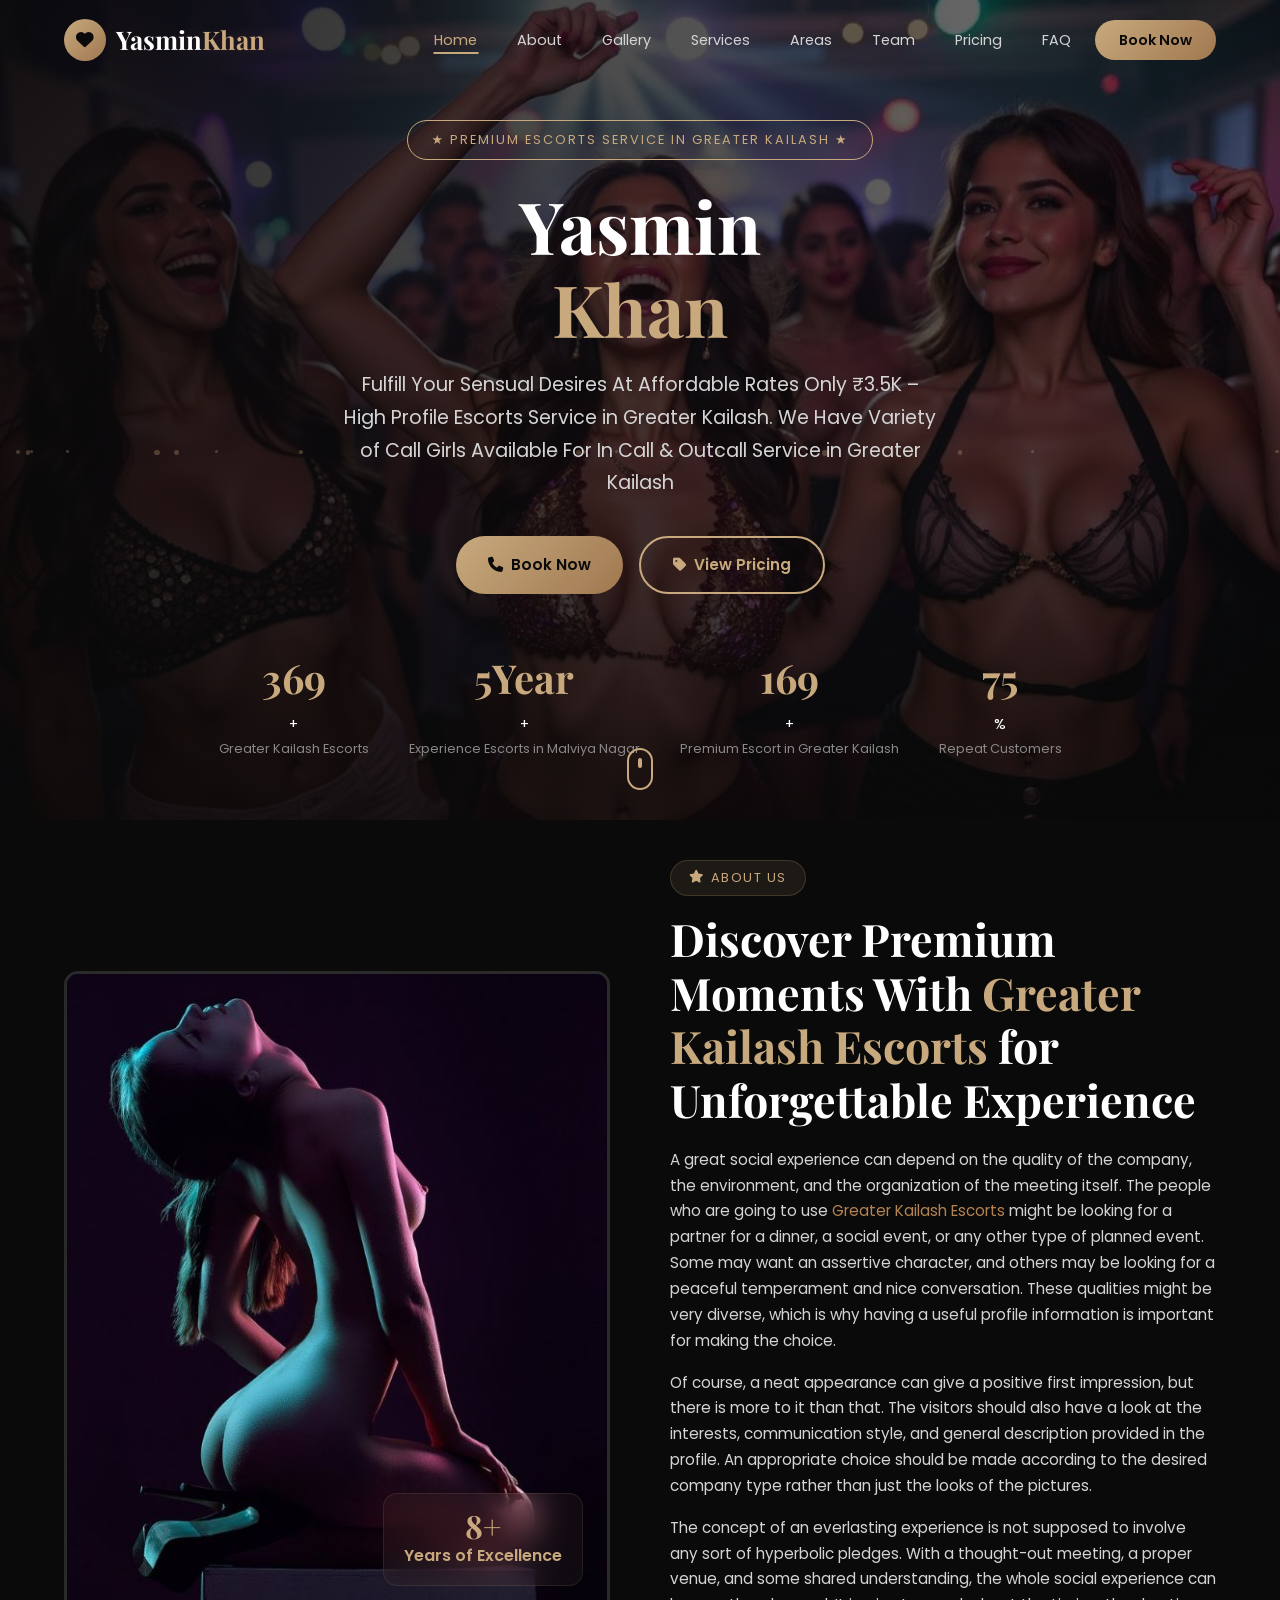
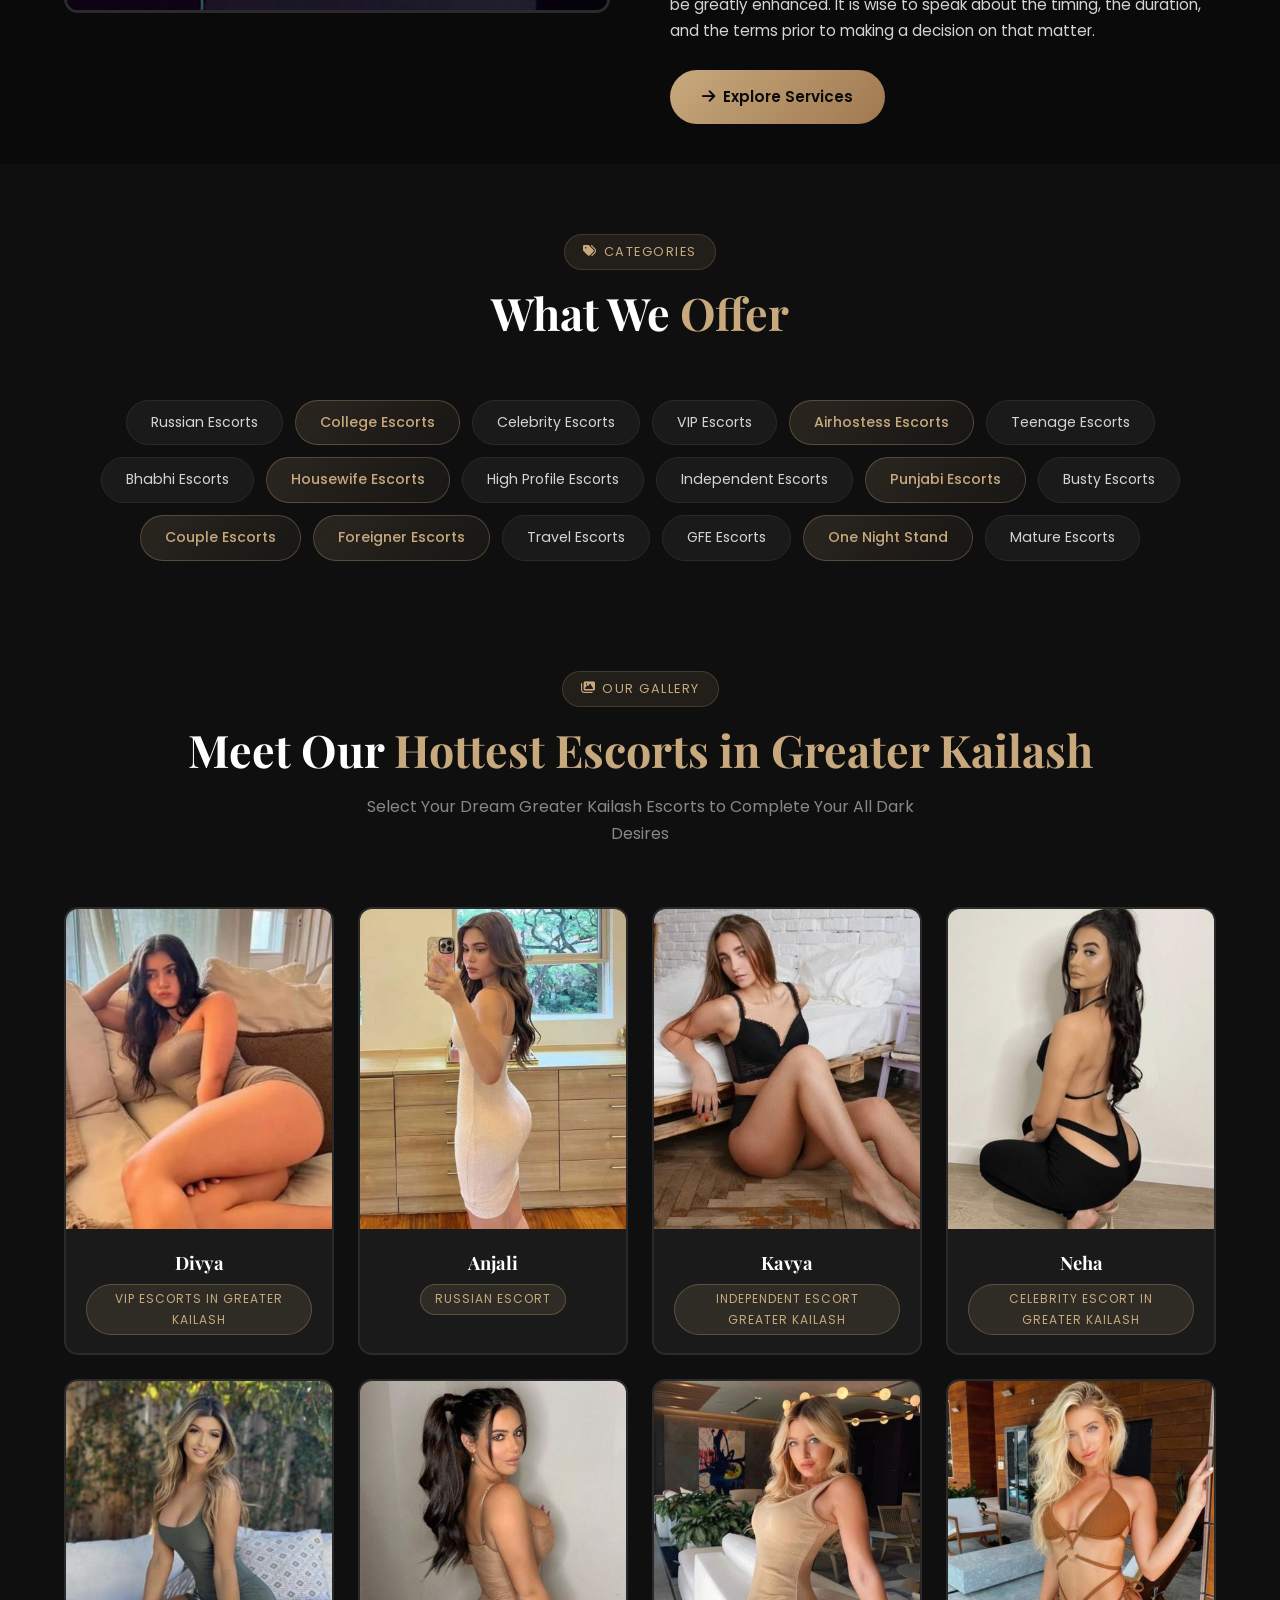
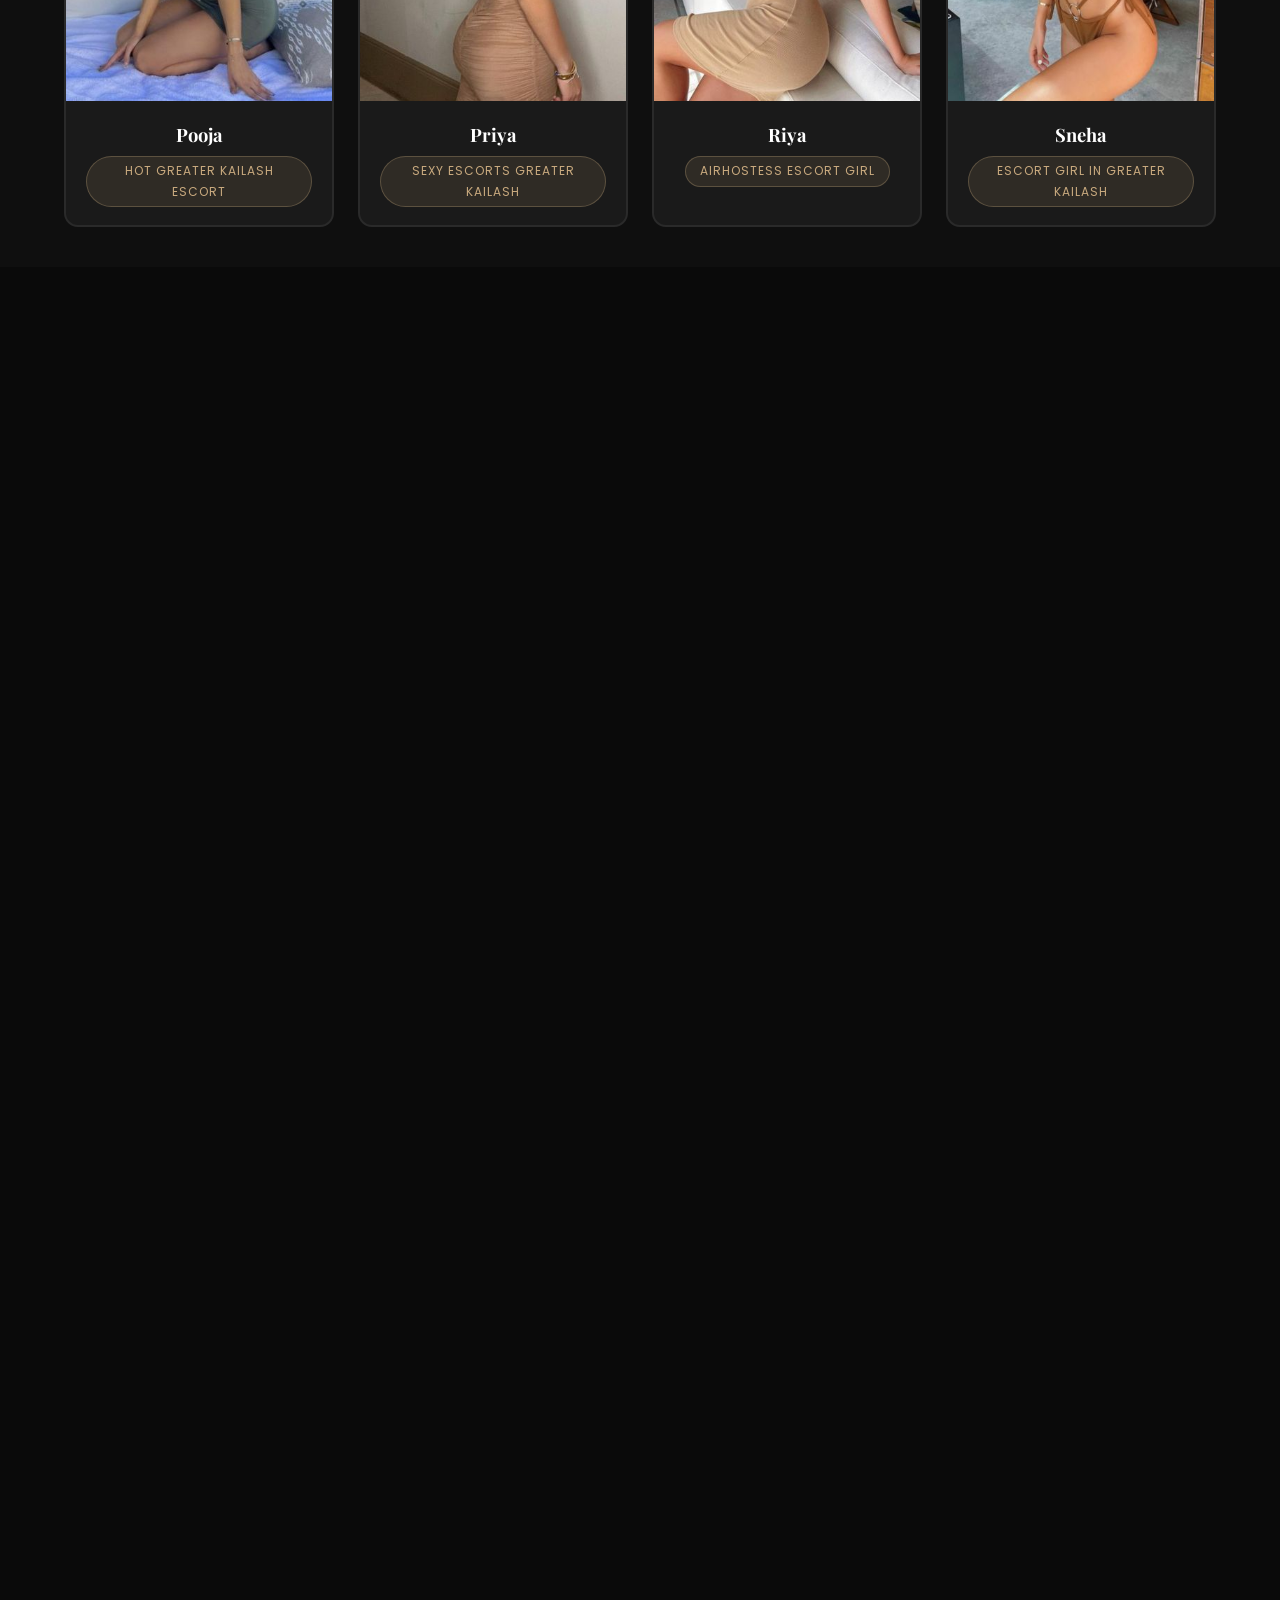
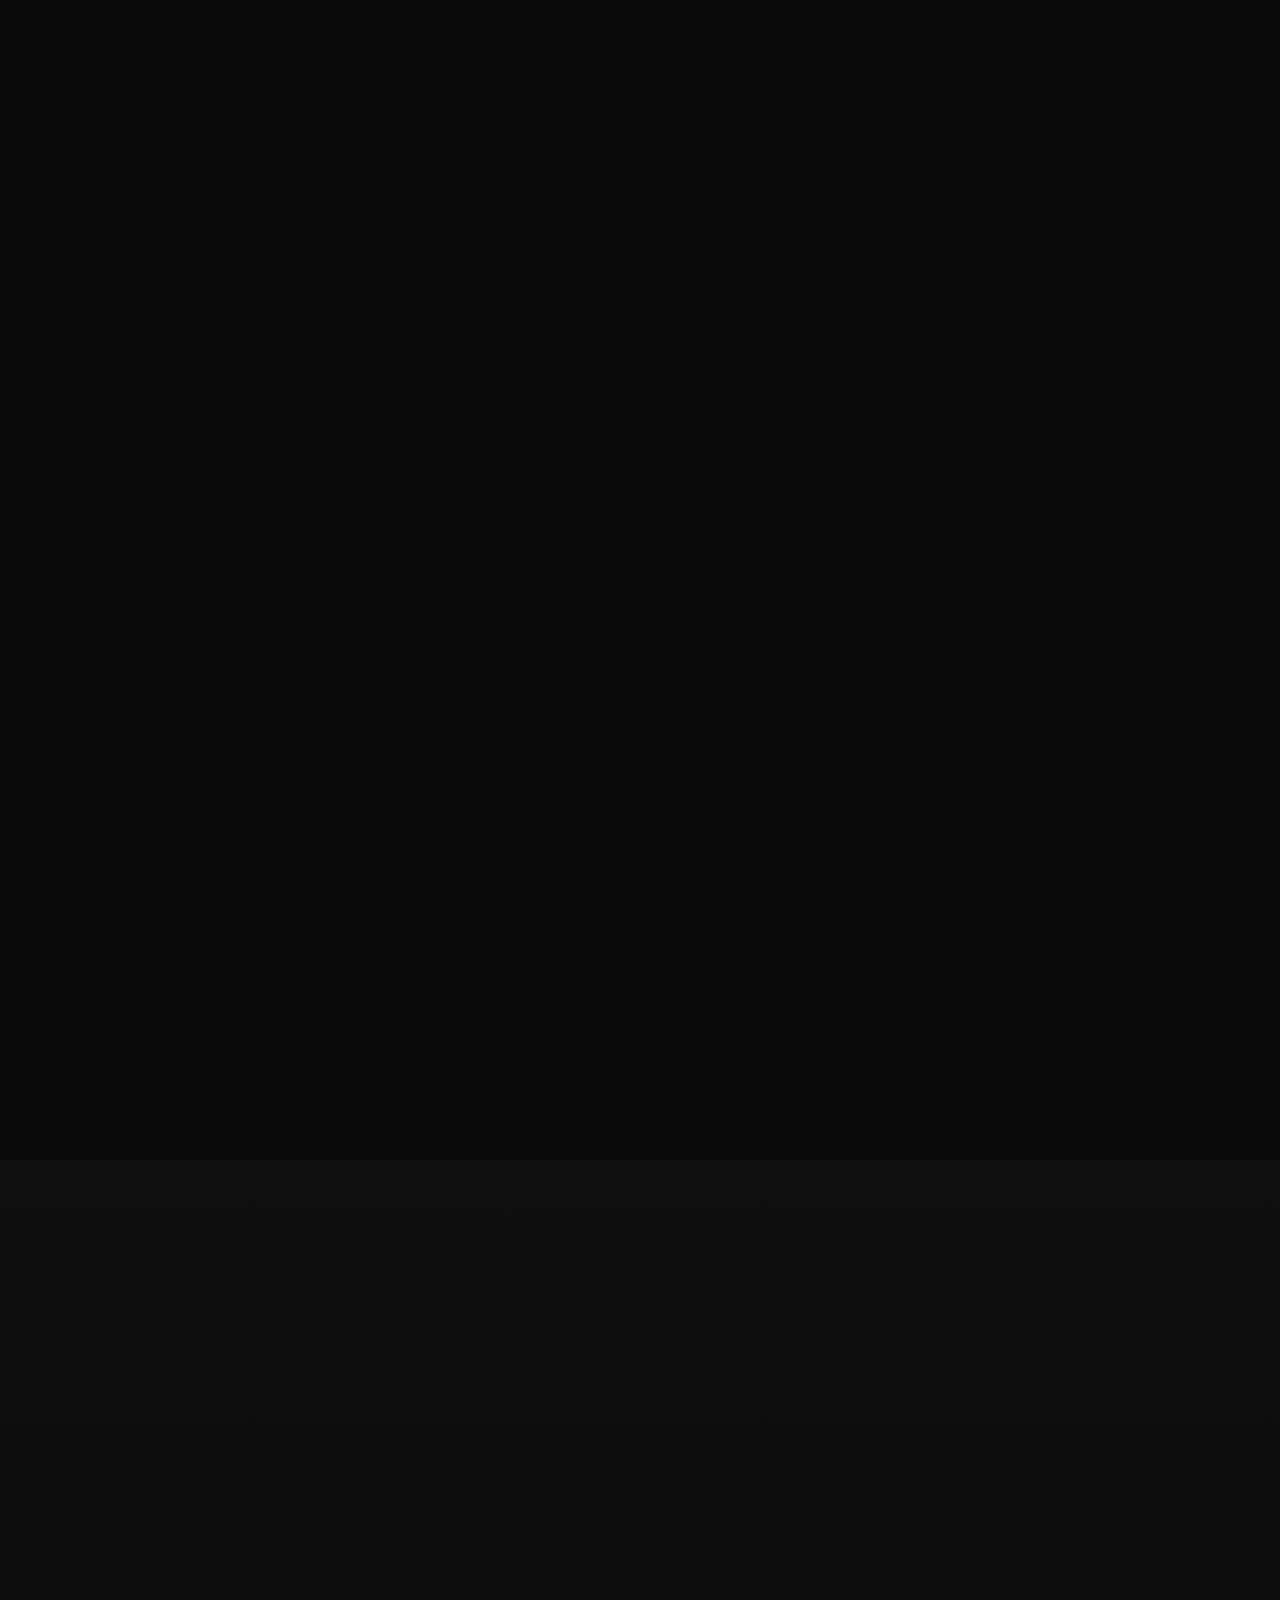
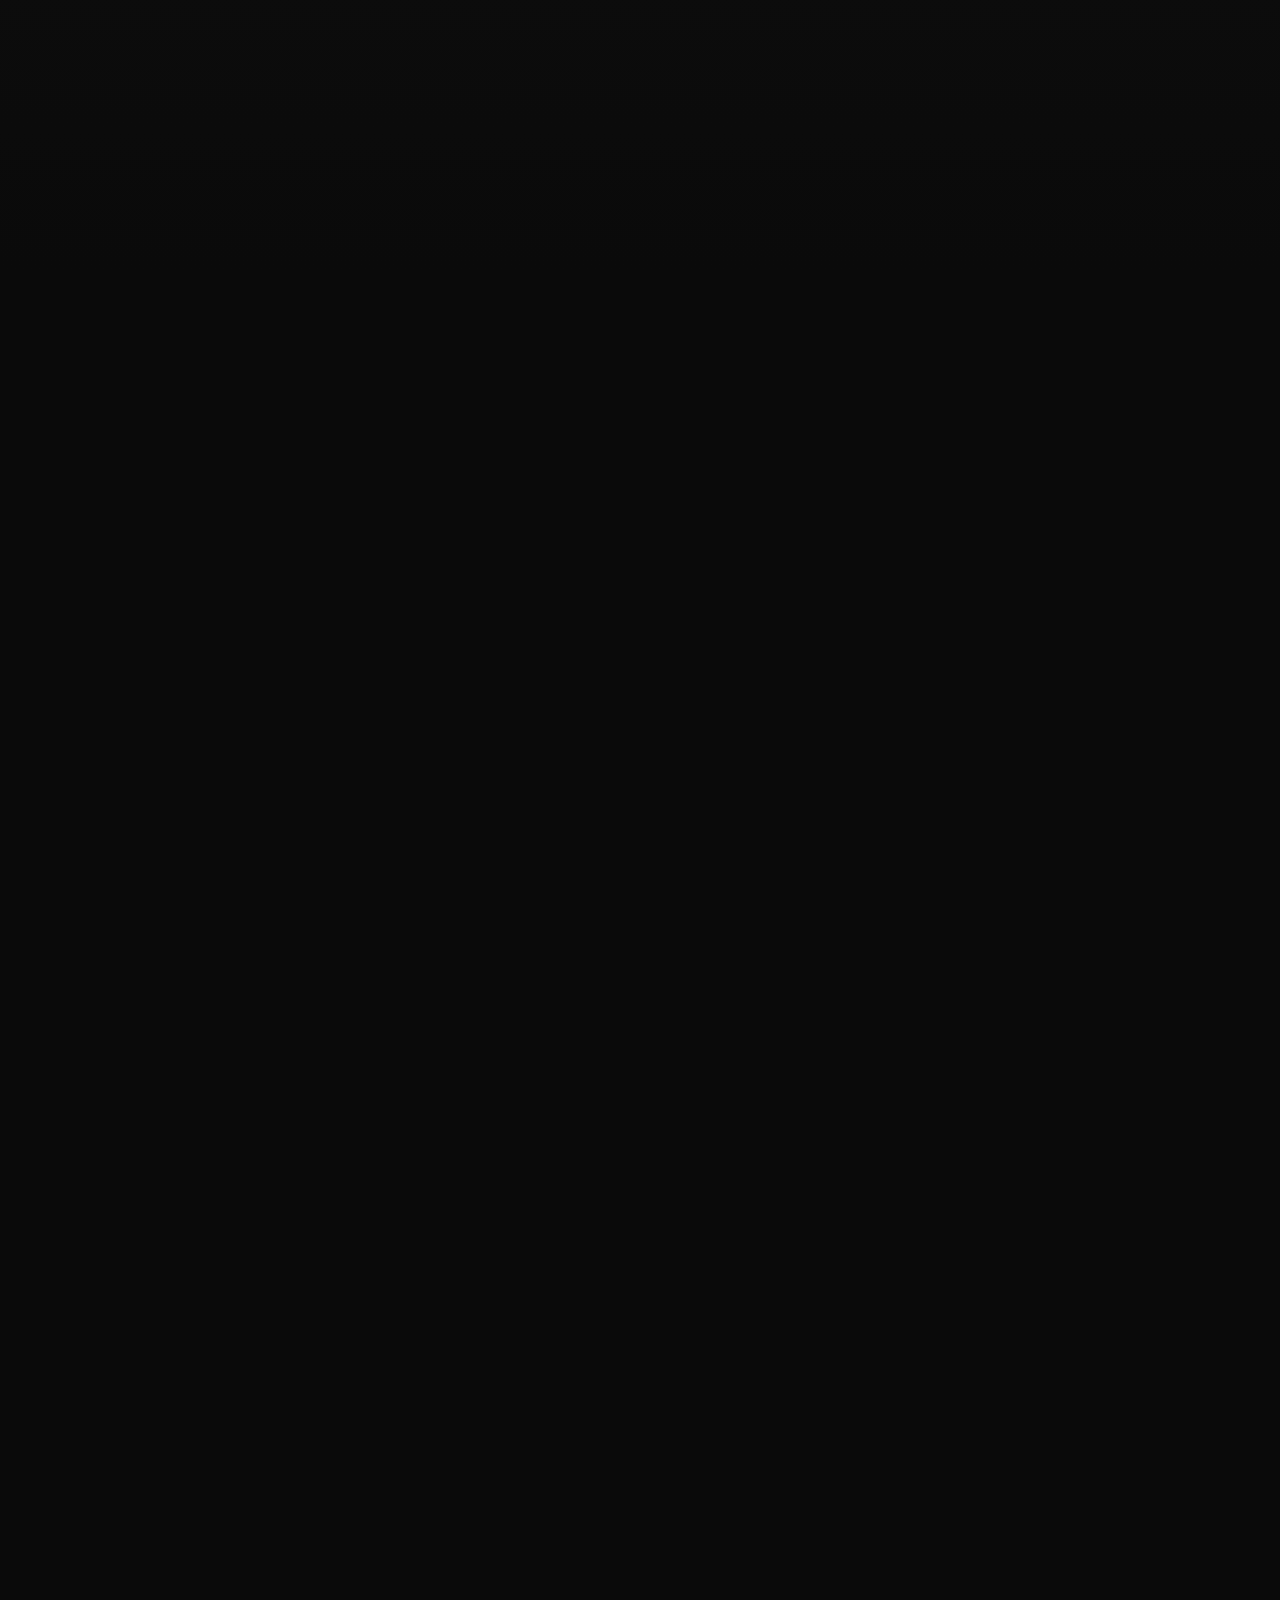
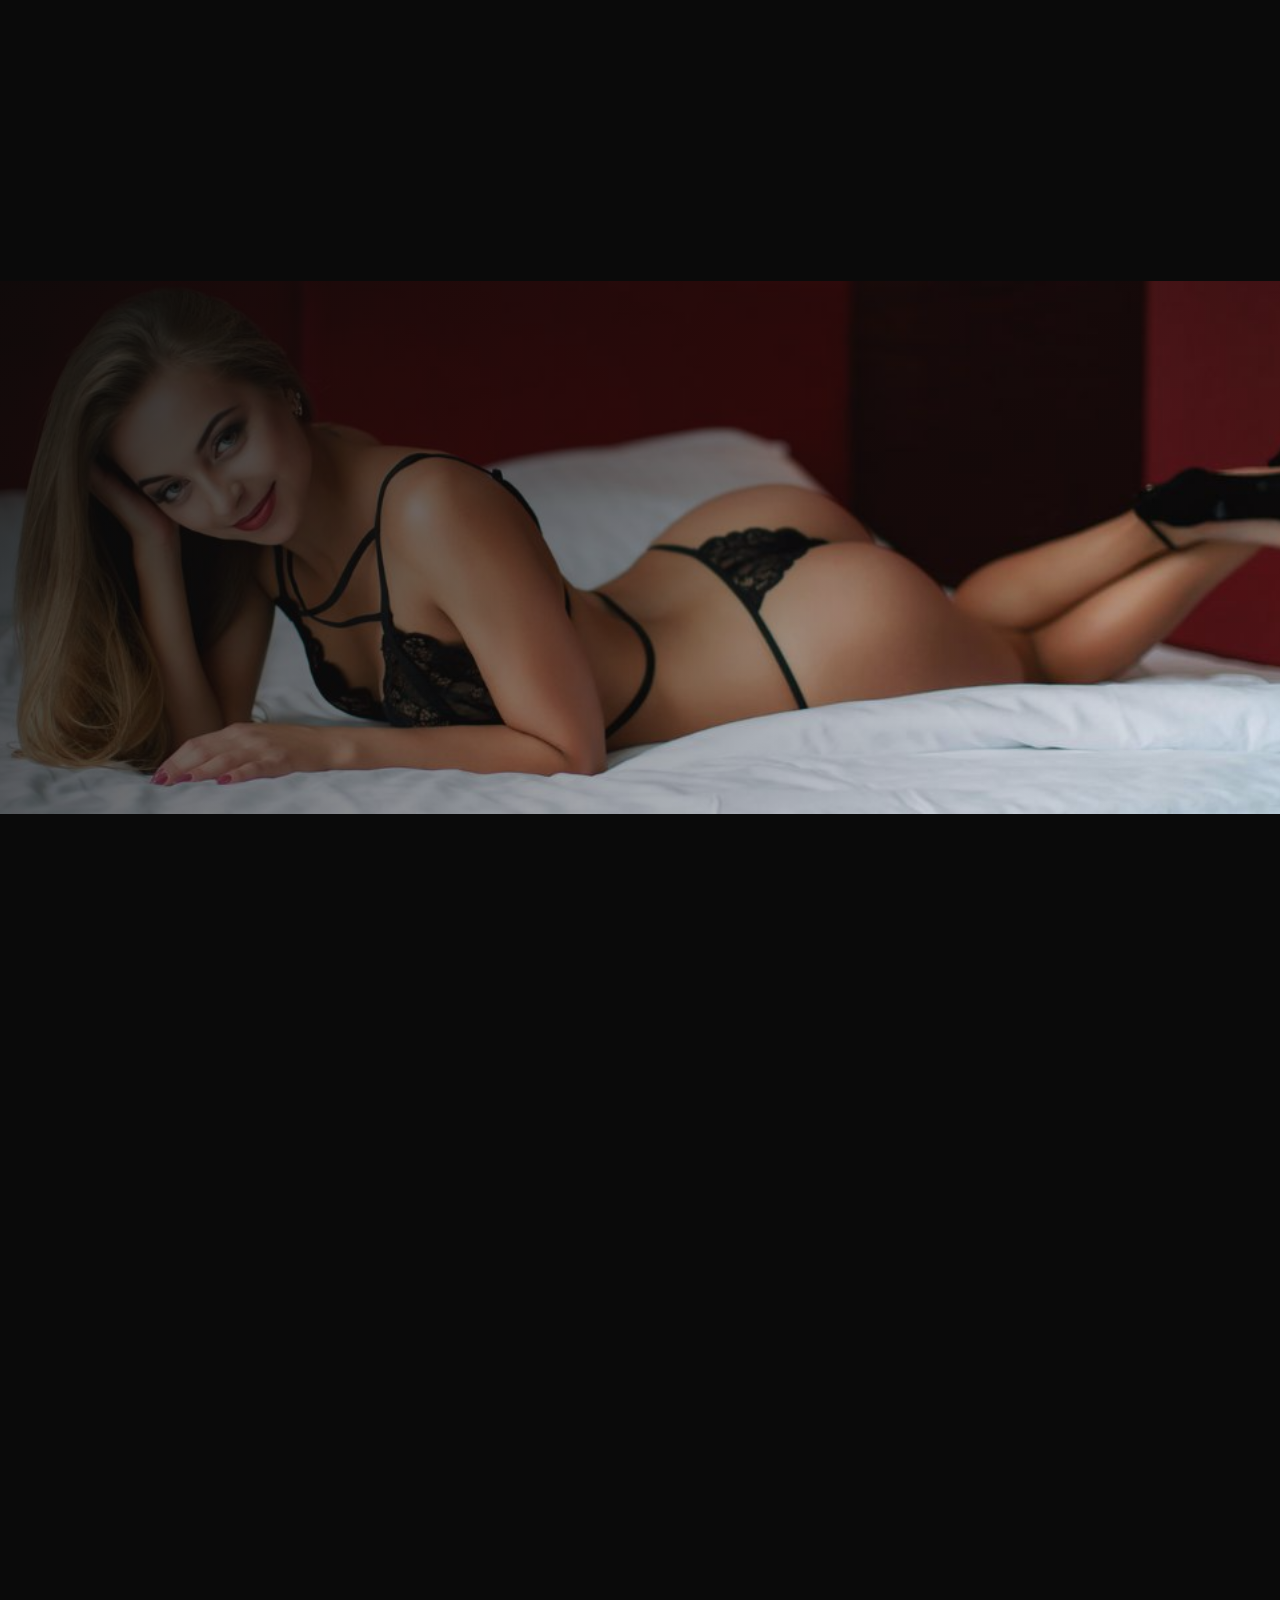
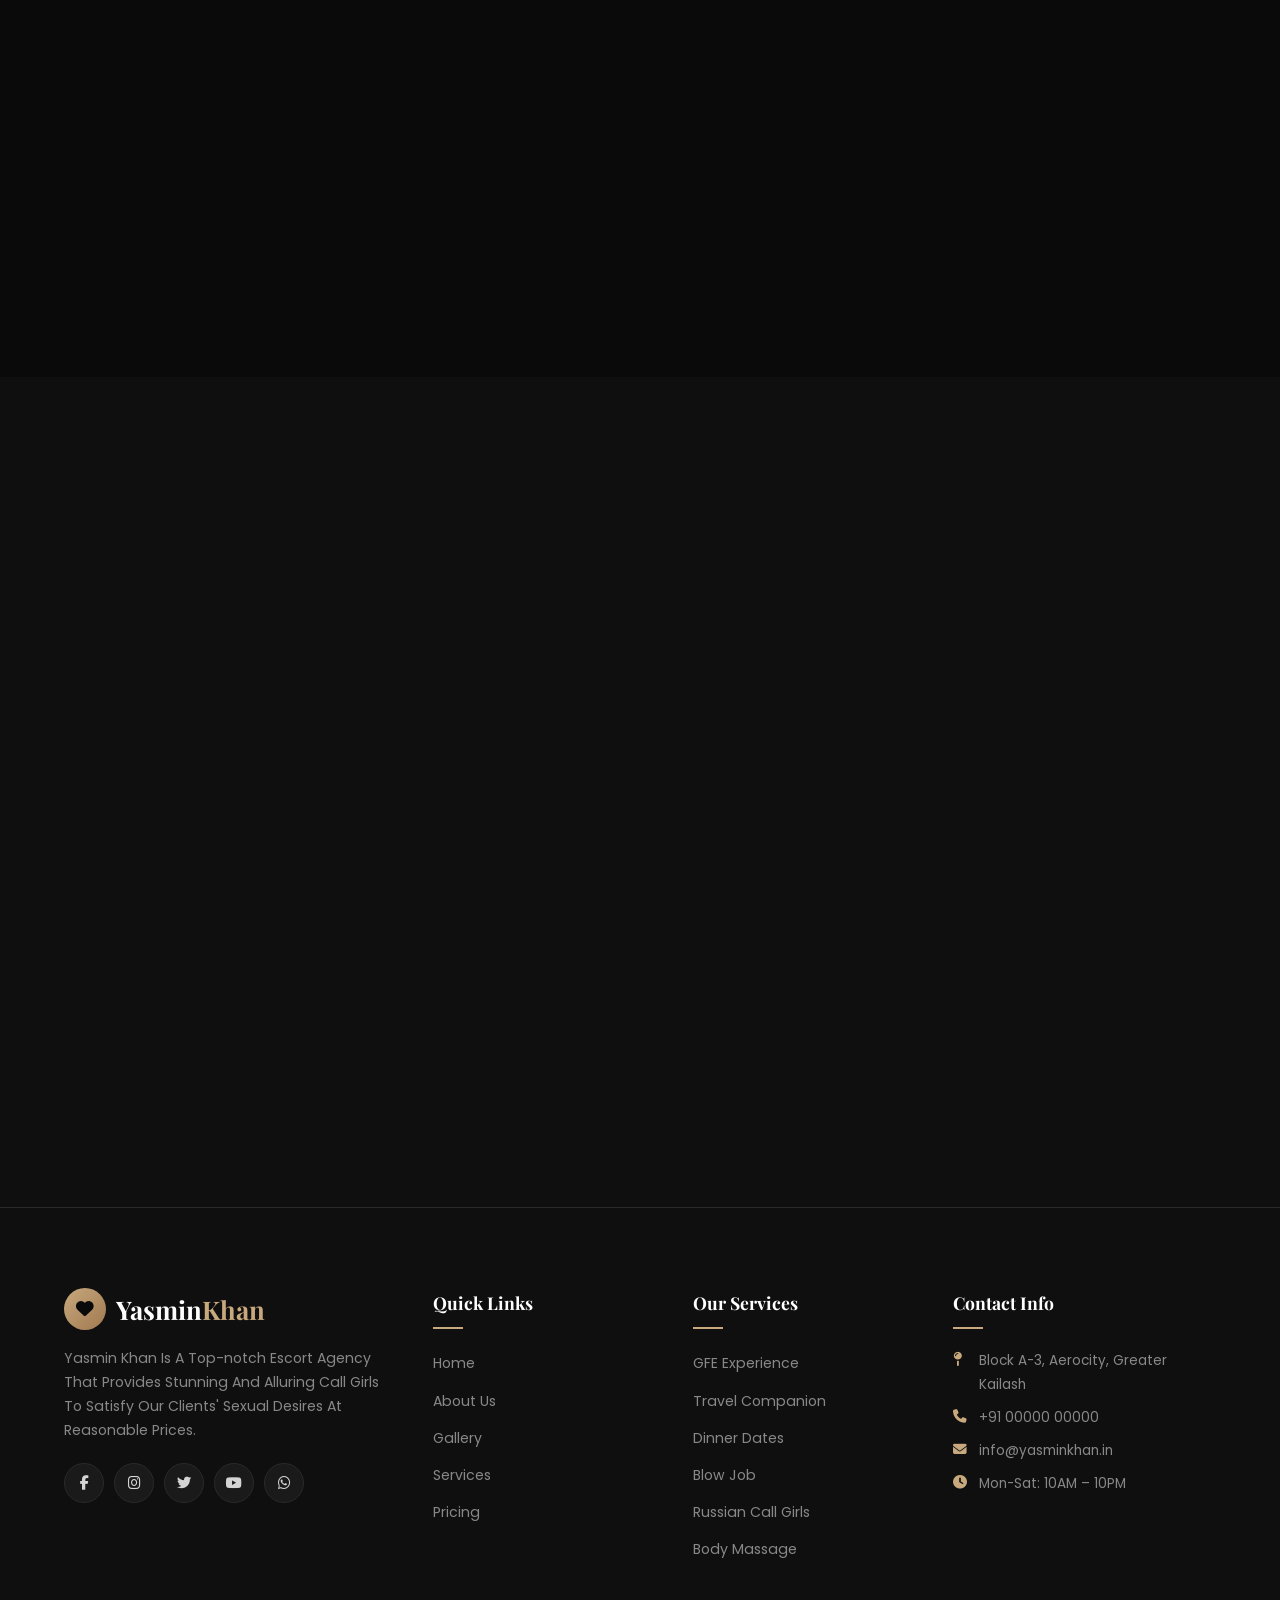
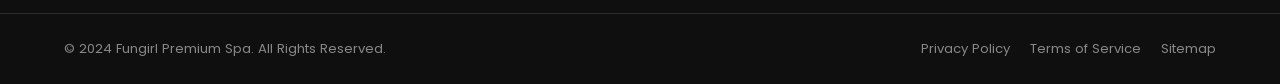
==== greater-kailash-escorts.html @ 1431778b "Create greater-kailash-escorts.html" ====
<!DOCTYPE html>
<html lang="en">

<head>
    <meta charset="UTF-8">
    <meta name="viewport" content="width=device-width,initial-scale=1.0">
    <meta name="description"
        content="Fungirl - Premium SPA & Massage Services in Aerocity, Greater Kailash. Luxury relaxation.">
    <title>No.1 Escorts Service in Greater Kailash at Only ₹3.5K Free Delivery No Advance</title>
    <meta name="description"
        content="Fulfill Your Sensual Desires At Affordable Rates Only ₹3.5K – High Profile Escorts Service in Greater Kailash. We Have Variety of Escorts Available For In Call & Outcall Service in Greater Kailash." />
    <meta name="keywords"
        content="Greater Kailash Escorts, Call Girls in Greater Kailash, Escorts in Greater Kailash, Escorts Agency in Greater Kailash, Greater Kailash Escort, Greater Kailash Escorts services, Greater Kailash Escort Service, Escort Service in Greater Kailash, Greater Kailash Independent Escorts" />
    <link href="img/favicon.png" rel="icon">

    <!-- Open Graph data -->
    <meta property="og:locale" content="en_IN" />
    <meta property="og:type" content="website">
    <meta property="og:title" content="No.1 Escorts Service in Greater Kailash at Only ₹3.5K Free Delivery No Advance">
    <meta property="og:description"
        content="Fulfill Your Sensual Desires At Affordable Rates Only ₹3.5K – High Profile Escorts Service in Greater Kailash. We Have Variety of Escorts Available For In Call & Outcall Service in Greater Kailash.">
    <meta property="og:url" content="https://yasmindelhi.github.io/greater-kailash-escorts.html">
    <meta property="og:site_name" content="Yasmin Khan">
    <meta property="og:image" content="img/escort-banner.jpg">

    <meta name="url" content="https://yasmindelhi.github.io/greater-kailash-escorts.html">
    <meta name="rating" content="General">
    <meta name="author" content="Yasmin Khan" />
    <meta name="distribution" content="India">
    <meta name="expires" content="never">
    <meta name="robots" content="index, follow">
    <meta name="googlebot" content="index, follow">
    <meta name="document-type" content="public">
    <meta name="state" content="Greater Kailash">
    <meta name="city" content="Greater Kailash">
    <meta name="DC.title" content="No.1 Escorts Service in Greater Kailash at Only ₹3.5K Free Delivery No Advance">
    <meta name="geo.region" content="IN">
    <meta name="geo.placename" content="Greater Kailash">

    <!-- FIX: Preload LCP hero image -->
    <link rel="preload" as="image"
        href="https://images.unsplash.com/photo-1600334089648-b0d9d3028eb2?w=1280&h=720&fit=crop&fm=webp&q=75"
        fetchpriority="high">


    <!-- FIX: Preconnect (max 4) -->
    <link rel="preconnect" href="https://fonts.googleapis.com">
    <link rel="preconnect" href="https://fonts.gstatic.com" crossorigin>
    <link rel="preconnect" href="https://images.unsplash.com">
    <link rel="preconnect" href="https://cdnjs.cloudflare.com">

    <!-- FIX: Override FA font-display to swap BEFORE FA loads -->
    <style>
        @font-face {
            font-family: 'Font Awesome 6 Free';
            font-display: swap;
            src: url('https://cdnjs.cloudflare.com/ajax/libs/font-awesome/6.5.1/webfonts/fa-solid-900.woff2') format('woff2')
        }

        @font-face {
            font-family: 'Font Awesome 6 Brands';
            font-display: swap;
            src: url('https://cdnjs.cloudflare.com/ajax/libs/font-awesome/6.5.1/webfonts/fa-brands-400.woff2') format('woff2')
        }
    </style>

    <!-- FIX: Non-render-blocking Google Fonts -->
    <link rel="preload" as="style"
        href="https://fonts.googleapis.com/css2?family=Playfair+Display:wght@400;600;700&family=Poppins:wght@300;400;500;600&display=swap"
        onload="this.rel='stylesheet'">
    <noscript>
        <link rel="stylesheet"
            href="https://fonts.googleapis.com/css2?family=Playfair+Display:wght@400;600;700&family=Poppins:wght@300;400;500;600&display=swap">
    </noscript>

    <!-- FIX: Non-render-blocking Font Awesome -->
    <link rel="preload" as="style" href="https://cdnjs.cloudflare.com/ajax/libs/font-awesome/6.5.1/css/all.min.css"
        onload="this.rel='stylesheet'">
    <noscript>
        <link rel="stylesheet" href="https://cdnjs.cloudflare.com/ajax/libs/font-awesome/6.5.1/css/all.min.css">
    </noscript>

    <!-- FIX: Inline Critical CSS (eliminates style.css render blocking 470ms) -->
    <style>
        *,
        *::before,
        *::after {
            margin: 0;
            padding: 0;
            box-sizing: border-box
        }

        html {
            scroll-behavior: smooth;
            scroll-padding-top: 80px
        }

        body {
            font-family: 'Poppins', system-ui, -apple-system, sans-serif;
            background: #0a0a0a;
            color: #d4d4d4;
            line-height: 1.7;
            overflow-x: hidden;
            -webkit-font-smoothing: antialiased
        }

        img {
            max-width: 100%;
            height: auto;
            display: block
        }

        a {
            text-decoration: none;
            color: #b48352;
        }

        ul {
            text-align: left;
            list-style: none
        }

        button {
            border: none;
            background: none;
            cursor: pointer;
            font-family: inherit
        }

        .container {
            width: 90%;
            max-width: 1200px;
            margin: 0 auto
        }

        .gold {
            color: #c8a97e
        }

        .navbar {
            position: fixed;
            top: 0;
            left: 0;
            width: 100%;
            z-index: 1000;
            height: 80px;
            display: flex;
            align-items: center;
            background: transparent;
            transition: .35s cubic-bezier(.4, 0, .2, 1)
        }

        .navbar.scrolled {
            background: rgba(10, 10, 10, .97);
            backdrop-filter: blur(20px);
            -webkit-backdrop-filter: blur(20px);
            box-shadow: 0 2px 30px rgba(0, 0, 0, .5);
            border-bottom: 1px solid #2a2a2a
        }

        .nav-container {
            display: flex;
            align-items: center;
            justify-content: space-between
        }

        .nav-logo {
            display: flex;
            align-items: center;
            gap: 10px
        }

        .logo-icon {
            width: 42px;
            height: 42px;
            background: linear-gradient(135deg, #c8a97e, #a07850);
            border-radius: 50%;
            display: flex;
            align-items: center;
            justify-content: center;
            color: #0a0a0a;
            font-size: 1.1rem
        }

        .logo-text {
            font-family: 'Playfair Display', serif;
            font-size: 1.6rem;
            font-weight: 700;
            color: #fff
        }

        .nav-menu {
            display: flex;
            align-items: center;
            gap: 8px
        }

        .nav-link {
            padding: 8px 16px;
            font-size: .9rem;
            color: #d4d4d4;
            position: relative;
            transition: .35s
        }

        .hamburger {
            display: none;
            flex-direction: column;
            gap: 5px;
            z-index: 1001
        }

        .hamburger .bar {
            width: 26px;
            height: 2.5px;
            background: #fff;
            border-radius: 2px;
            transition: .35s
        }

        .hero-banner {
            position: relative;
            width: 100%;
            min-height: 700px;
            padding-top: 80px;
            display: flex;
            align-items: center;
            justify-content: center;
            background: linear-gradient(135deg, rgba(10, 10, 10, .85), rgba(15, 15, 15, 0)), url('img/escort-banner.jpg') center/cover no-repeat;
            overflow: hidden
        }

        .hero-overlay {
            position: absolute;
            inset: 0;
            background: linear-gradient(180deg, rgba(10, 10, 10, .3) 0%, rgba(10, 10, 10, .8) 100%)
        }

        .hero-content {
            position: relative;
            z-index: 2;
            text-align: center;
            padding: 40px 0 60px
        }

        .hero-title {
            font-family: 'Playfair Display', serif;
            font-size: clamp(2.4rem, 6vw, 4.5rem);
            font-weight: 700;
            color: #fff;
            line-height: 1.15;
            margin-bottom: 20px
        }

        .btn {
            display: inline-flex;
            align-items: center;
            gap: 8px;
            padding: 14px 32px;
            border-radius: 50px;
            font-size: .95rem;
            font-weight: 600;
            transition: .35s;
            cursor: pointer
        }

        .btn-primary {
            background: linear-gradient(135deg, #c8a97e, #a07850);
            color: #0a0a0a
        }

        [data-animate] {
            opacity: 0;
            transform: translateY(40px);
            transition: opacity .7s ease, transform .7s ease
        }

        [data-animate].animated {
            opacity: 1;
            transform: translateY(0)
        }

        @media(max-width:992px) {
            .hamburger {
                display: flex
            }

            .nav-menu {
                position: fixed;
                top: 0;
                right: -100%;
                width: 300px;
                height: 100vh;
                background: #0f0f0f;
                flex-direction: column;
                align-items: stretch;
                padding: 100px 30px 40px;
                border-left: 1px solid #2a2a2a;
                transition: .35s
            }

            .nav-menu.active {
                right: 0
            }
        }

        @media(max-width:768px) {
            .hero-banner {
                min-height: auto;
                padding-top: 70px
            }
        }
    </style>

    <!-- FIX: style.css loaded NON-render-blocking -->
    <link rel="preload" as="style" href="style.css" onload="this.rel='stylesheet'">
    <noscript>
        <link rel="stylesheet" href="style.css">
    </noscript>
</head>

<body>

    <!-- NAVBAR -->
    <nav class="navbar" id="navbar">
        <div class="container nav-container">
            <a href="#home" class="nav-logo">
                <span class="logo-icon"><i class="fas fa-heart"></i></span>
                <span class="logo-text">Yasmin<span class="gold">Khan</span></span>
            </a>
            <ul class="nav-menu" id="navMenu">
                <li><a href="#home" class="nav-link active">Home</a></li>
                <li><a href="#about" class="nav-link">About</a></li>
                <li><a href="#gallery" class="nav-link">Gallery</a></li>
                <li><a href="#services" class="nav-link">Services</a></li>
                <li><a href="#areas" class="nav-link">Areas</a></li>
                <li><a href="#team" class="nav-link">Team</a></li>
                <li><a href="#pricing" class="nav-link">Pricing</a></li>
                <li><a href="#faq" class="nav-link">FAQ</a></li>
                <li><a href="#contact" class="nav-link btn-nav">Book Now</a></li>
            </ul>
            <button class="hamburger" id="hamburger" aria-label="Toggle Menu">
                <span class="bar"></span><span class="bar"></span><span class="bar"></span>
            </button>
        </div>
    </nav>

    <!-- HERO BANNER -->
    <section id="home" class="hero-banner">
        <div class="hero-overlay"></div>
        <div class="hero-particles" id="particles"></div>
        <div class="container hero-content">
            <span class="hero-badge" data-animate="fadeDown">★ Premium Escorts Service in Greater Kailash ★</span>
            <h1 class="hero-title" data-animate="fadeUp">Yasmin<br> <span class="gold">Khan</span></h1>
            <p class="hero-sub" data-animate="fadeUp">Fulfill Your Sensual Desires At Affordable Rates Only ₹3.5K – High
                Profile Escorts Service in Greater Kailash. We Have Variety of Call Girls Available For In Call & Outcall
                Service
                in Greater Kailash</p>
            <div class="hero-btns" data-animate="fadeUp">
                <a href="#services" class="btn btn-primary"><i class="fas fa-phone"></i> Book Now</a>
                <a href="#pricing" class="btn btn-outline"><i class="fas fa-tag"></i> View Pricing</a>
            </div>
            <div class="hero-stats" data-animate="fadeUp">
                <div class="stat"><span class="stat-num">369</span>+ <small>Greater Kailash Escorts</small></div>
                <div class="stat"><span class="stat-num">5Year</span>+ <small>Experience Escorts in Malviya
                        Nagar</small>
                </div>
                <div class="stat"><span class="stat-num">169</span>+ <small>Premium Escort in Greater Kailash</small>
                </div>
                <div class="stat"><span class="stat-num">75</span>% <small>Repeat Customers</small></div>
            </div>
        </div>
        <a href="#about" class="scroll-indicator" aria-label="Scroll down">
            <div class="mouse">
                <div class="wheel"></div>
            </div>
        </a>
    </section>

    <!-- ABOUT -->
    <section id="about" class="section about-section">
        <div class="container">
            <div class="about-grid" data-animate="fadeUp">
                <div class="about-img-wrap">
                    <img src="img/escort-girl.jpg" alt="Fungirl Spa Interior" width="560" height="660" loading="lazy"
                        decoding="async">
                    <div class="exp-badge glass-card"><span>8+</span>Years of Excellence</div>
                </div>
                <div class="about-text">
                    <span class="section-tag"><i class="fas fa-star"></i> About Us</span>
                    <h1 class="section-title">Discover Premium Moments With <span class="gold">Greater Kailash
                            Escorts</span>
                        for Unforgettable Experience</h1>
                    <p>A great social experience can depend on the quality of the company, the environment, and the
                        organization of the meeting itself. The people who are going to use <a
                            href="https://yasmindelhi.github.io/greater-kailash-escorts.html"> Greater Kailash Escorts </a>
                        might
                        be looking for a partner for a dinner, a social event, or any other type of planned event. Some
                        may want an assertive character, and others may be looking for a peaceful temperament and nice
                        conversation. These qualities might be very diverse, which is why having a useful profile
                        information is important for making the choice.</p>
                    <p>Of course, a neat appearance can give a positive first impression, but there is more to it than
                        that. The visitors should also have a look at the interests, communication style, and general
                        description provided in the profile. An appropriate choice should be made according to the
                        desired company type rather than just the looks of the pictures.</p>
                    <p>The concept of an everlasting experience is not supposed to involve any sort of hyperbolic
                        pledges. With a thought-out meeting, a proper venue, and some shared understanding, the whole
                        social experience can be greatly enhanced. It is wise to speak about the timing, the duration,
                        and the terms prior to making a decision on that matter.</p>
                    <a href="#services" class="btn btn-primary"><i class="fas fa-arrow-right"></i> Explore Services</a>
                </div>
            </div>
        </div>
    </section>

    <!-- TAGS SECTION (NEW) -->
    <section class="section tags-section">
        <div class="container">
            <div class="section-header" data-animate="fadeUp">
                <span class="section-tag"><i class="fas fa-tags"></i> Categories</span>
                <h2 class="section-title">What We <span class="gold">Offer</span></h2>
            </div>
            <div class="tags-cloud" data-animate="fadeUp">
                <span class="ftag">Russian Escorts</span>
                <span class="ftag highlight">College Escorts</span>
                <span class="ftag">Celebrity Escorts</span>
                <span class="ftag">VIP Escorts</span>
                <span class="ftag highlight">Airhostess Escorts</span>
                <span class="ftag">Teenage Escorts</span>
                <span class="ftag">Bhabhi Escorts</span>
                <span class="ftag highlight">Housewife Escorts</span>
                <span class="ftag">High Profile Escorts</span>
                <span class="ftag">Independent Escorts</span>
                <span class="ftag highlight">Punjabi Escorts</span>
                <span class="ftag">Busty Escorts</span>
                <span class="ftag highlight">Couple Escorts</span>
                <span class="ftag highlight">Foreigner Escorts</span>
                <span class="ftag">Travel Escorts</span>
                <span class="ftag">GFE Escorts</span>
                <span class="ftag highlight">One Night Stand</span>
                <span class="ftag">Mature Escorts</span>
            </div>
        </div>
    </section>

    <!-- GALLERY -->
    <section id="gallery" class="section gallery-section">
        <div class="container">
            <div class="section-header" data-animate="fadeUp">
                <span class="section-tag"><i class="fas fa-images"></i> Our Gallery</span>
                <h2 class="section-title">Meet Our <span class="gold">Hottest Escorts in Greater Kailash</span></h2>
                <p class="section-desc">Select Your Dream Greater Kailash Escorts to Complete Your All Dark Desires </p>
            </div>
            <div class="gallery-grid" data-animate="fadeUp">
                <div class="gallery-card">
                    <div class="gallery-img-wrap"><img src="img/Divya-escort.jpg" alt="Divya" width="380" height="480"
                            loading="lazy" decoding="async">
                        <div class="gallery-overlay"><a href="#" class="overlay-btn"><i class="fas fa-eye"></i></a>
                        </div>
                    </div>
                    <div class="gallery-info">
                        <h3>Divya</h3><span class="service-badge">VIP Escorts in Greater Kailash</span>
                    </div>
                </div>
                <div class="gallery-card">
                    <div class="gallery-img-wrap"><img src="img/Anjali-escort.jpg" alt="Anjali" width="380" height="480"
                            loading="lazy" decoding="async">
                        <div class="gallery-overlay"><a href="#" class="overlay-btn"><i class="fas fa-eye"></i></a>
                        </div>
                    </div>
                    <div class="gallery-info">
                        <h3>Anjali</h3><span class="service-badge">Russian Escort</span>
                    </div>
                </div>
                <div class="gallery-card">
                    <div class="gallery-img-wrap"><img src="img/Kavya-escort.jpg" alt="Kavya" width="380" height="480"
                            loading="lazy" decoding="async">
                        <div class="gallery-overlay"><a href="#" class="overlay-btn"><i class="fas fa-eye"></i></a>
                        </div>
                    </div>
                    <div class="gallery-info">
                        <h3>Kavya</h3><span class="service-badge">Independent Escort Greater Kailash</span>
                    </div>
                </div>
                <div class="gallery-card">
                    <div class="gallery-img-wrap"><img src="img/Neha-escort.jpg" alt="Neha" width="380" height="480"
                            loading="lazy" decoding="async">
                        <div class="gallery-overlay"><a href="#" class="overlay-btn"><i class="fas fa-eye"></i></a>
                        </div>
                    </div>
                    <div class="gallery-info">
                        <h3>Neha</h3><span class="service-badge">Celebrity Escort in Greater Kailash</span>
                    </div>
                </div>
                <div class="gallery-card">
                    <div class="gallery-img-wrap"><img src="img/Pooja-escort.jpg" alt="Pooja" width="380" height="480"
                            loading="lazy" decoding="async">
                        <div class="gallery-overlay"><a href="#" class="overlay-btn"><i class="fas fa-eye"></i></a>
                        </div>
                    </div>
                    <div class="gallery-info">
                        <h3>Pooja</h3><span class="service-badge">Hot Greater Kailash Escort</span>
                    </div>
                </div>
                <div class="gallery-card">
                    <div class="gallery-img-wrap"><img src="img/Priya-escort.jpg" alt="Priya" width="380" height="480"
                            loading="lazy" decoding="async">
                        <div class="gallery-overlay"><a href="#" class="overlay-btn"><i class="fas fa-eye"></i></a>
                        </div>
                    </div>
                    <div class="gallery-info">
                        <h3>Priya</h3><span class="service-badge">Sexy Escorts Greater Kailash</span>
                    </div>
                </div>
                <div class="gallery-card">
                    <div class="gallery-img-wrap"><img src="img/Riya-escort.jpg" alt="Riya" width="380" height="480"
                            loading="lazy" decoding="async">
                        <div class="gallery-overlay"><a href="#" class="overlay-btn"><i class="fas fa-eye"></i></a>
                        </div>
                    </div>
                    <div class="gallery-info">
                        <h3>Riya</h3><span class="service-badge">Airhostess Escort Girl</span>
                    </div>
                </div>
                <div class="gallery-card">
                    <div class="gallery-img-wrap"><img src="img/Sneha-escort.jpg" alt="Sneha" width="380" height="480"
                            loading="lazy" decoding="async">
                        <div class="gallery-overlay"><a href="#" class="overlay-btn"><i class="fas fa-eye"></i></a>
                        </div>
                    </div>
                    <div class="gallery-info">
                        <h3>Sneha</h3><span class="service-badge">Escort Girl in Greater Kailash</span>
                    </div>
                </div>
            </div>
        </div>
    </section>

    <!-- CONTENT 1 -->
    <section class="section content-section">
        <div class="container">
            <div class="content-block">
                <span class="section-tag"><i class="fas fa-heart"></i> Greater Kailash Escorts Service</span>
                <h2 class="section-title">Discover <span class="gold">Greater Kailash Escorts Near You-</span>
                    Premium And Sexy at 3999 Only</h2>
                <p>Seeking first-class Greater Kailash escorts, with elegance when it comes to companionship
                    arrangements? There is something distinctive about the Greater Kailash way of life, and this is the
                    reason that it is a popular choice for those seeking good companionship in the area. The service
                    information below is to help visitors get a clearer understanding of what they might expect.

                    With a minimum advertised charge of ₹3,999, the interested adults are free to inquire about the
                    available options, subject to confirmation of price, availability, and other arrangements to be
                    agreed upon. We are of the view that luxury entails being comfortable, clear, and good.</p>

                <p>Those who search for the escorts services at Greater Kailash definitely value the convenience, good
                    communication and professional approach to this business. Hence, we always concentrate all efforts
                    on giving clear information and professional help throughout the whole process of enquiry. Whether
                    you want to have a relaxed chat, some elegant social event or just good company, selecting the
                    appropriate one starts with knowing what exactly you expect from it. Get some sophisticated
                    experience in Greater Kailash by visiting our website.</p>
            </div>

            <div class="content-block">
                <h2 class="section-title">Reliable And <span class="gold">Most Trusted</span> Escort Services Greater
                    Kailash</h2>

                <p>Trust should be taken into account when looking for professional companions. For a good experience,
                    one needs to have clear communication, realistic expectations, and respect for personal boundaries.
                    It is the principle that we follow in providing escort services in Greater Kailash for adult clients
                    to make informed choices without being put under unnecessary pressure.

                    When choosing an escort in Greater Kailash, it is necessary to learn about their policy, booking
                    process, prices, and privacy measures. We recommend our visitors to pose some reasonable questions
                    prior to making the appointment. Communication will allow setting common expectations.</p>

                <p>Professionalism also includes respect for people's decisions. Each mature escort must be given total
                    freedom to state his or her preferences, set limits, and agree or refuse to take up the offer.
                    Likewise, clients must be properly informed before making their decisions.

                    Our image of a trustable Greater Kailash escort service is one based on being straightforward,
                    respectful, and responsible. We do not make empty promises; rather, we get our confidence through
                    professionalism and respect for each individual.

                    Make sure you have comfortable, private and understandable arrangements with your companions.
                </p>
            </div>

            <div class="content-block">
                <h2 class="section-title">Enjoy With Our <span class="gold">Hot Female</span> Escorts in Greater Kailash
                </h2>

                <p>Greater Kailash provides an ideal location for individuals who prefer sophistication, elegance, and
                    great company. Our service caters to adult female companions that embrace their uniqueness, style,
                    and communication skills. Each and every individual is unique in their own way, and companionship
                    should recognize this uniqueness.

                    Adults who are looking for a Greater Kailash escort will have different needs, whether it is talking
                    to someone, attending some event, or having a good time in some nice place. It is important to
                    understand these requirements before choosing a companionship package.</p>

                <p>Our opinion is that good looks do not constitute everything when it comes to creating a good memory.
                    Self-confidence, intelligence, kindness, and natural communication can add up to a pleasant company
                    as well. All adults should be approached as personalities, not objects of a certain look or
                    stereotype. In terms of our approach to providing an escort in Greater Kailash, we pay special
                    attention to the interaction and consent of both parties involved in the arrangement, as well as to
                    each person's free will. Experience an elegant approach to adult companionship with a great deal of
                    personality and self-respect.</p>
            </div>
        </div>
    </section>

    <!-- CONTENT + 3 UNIQUE SHAPE IMAGES (NEW) -->
    <section class="section shapes-section">
        <div class="container">
            <div class="shapes-grid" data-animate="fadeUp">
                <div class="shapes-text">
                    <span class="section-tag"><i class="fas fa-heart"></i> Russian Greater Kailash Escorts</span>
                    <h2 class="section-title">Our <span class="gold">Greater Kailash Escort Services</span> Have
                        Exclusive and Amazing Moment</h2>

                    <p>Companionship can be made fun by creating memorable times with the use of conversation, common
                        interests, and interaction. Our Greater Kailash escort service contents are designed for those
                        adult individuals who prefer an elegant style of companionship and appreciate professional
                        communication.

                        Greater Kailash is an ideal place where sophisticated social gatherings can take place; whether
                        it be through chatting, dining, or other mutually agreed activity. It is a comfortable
                        environment to live in and an exciting place for those who love comfort and elegance.</p>

                    <p>In choosing the kind of companionship service, it is always advisable to be open about one’s
                        personal preferences. While some people like having stimulating conversations, others prefer
                        peace and tranquillity. Setting expectations will aid both of you in understanding your
                        companion service.

                        Professional escort Greater Kailash services should never be based on compulsion, unrealistic
                        promises, and undefined terms. Agreement and mutual respect together with proper pricing form
                        the basis of a decent companionship service.</p>

                    <p>We recommend that visitors consider those companionship services that put more emphasis on
                        comfort and freedom of individuals. Most often, memorable moments result from real conversations
                        and an amiable environment, and not from any other promises. Get more information regarding
                        companionship in Greater Kailash.</p>

                </div>
                <div class="shapes-images">
                    <div class="shape-img shape-1">
                        <img src="img/russian-escorts.jpg" alt="Spa Treatment" width="300" height="350" loading="lazy"
                            decoding="async">
                    </div>
                    <div class="shape-img shape-2">
                        <img src="img/hot-russian-escort.jpg" alt="Relaxation" width="280" height="280" loading="lazy"
                            decoding="async">
                    </div>
                    <div class="shape-img shape-3">
                        <img src="img/vip-russian-girl.jpg" alt="Aromatherapy" width="300" height="350" loading="lazy"
                            decoding="async">
                    </div>
                </div>
            </div>
            <br>
            <p>Each Escort Greater Kailash brings with her some aspect of her personality into the interaction, so every
                individual has an added element of individuality that enriches the overall experience. This additional
                element will make simply a meeting between the two of you so memorable and meaningful that long after
                the encounter is over, you will have a memory to hold on to.</p>
            <br>
            <p>Contact us today to book an appointment with one of our top Russian escorts and get ready to enjoy the
                excitement of female company. Our girls are ready for you, so don't wait and give yourself a special
                experience. Say goodbye to being alone and hello to amazing adventures with Russian Greater Kailash
                Escort!
            </p>
        </div>
    </section>

    <!-- AREA BUTTONS SECTION (NEW) -->
    <section id="areas" class="section areas-section">
        <div class="container">
            <div class="section-header" data-animate="fadeUp">
                <span class="section-tag"><i class="fas fa-location-dot"></i> Service Areas</span>
                <h2 class="section-title">We Serve Across <span class="gold">Greater Kailash NCR</span></h2>
                <p class="section-desc">Premium spa services available at multiple locations for your convenience.</p>
            </div>
            <div class="areas-grid" data-animate="fadeUp">
                <a href="#contact" class="area-card glass-card">
                    <div class="area-glow"></div>
                    <div class="area-icon"><i class="fas fa-plane-departure"></i></div>
                    <h3>Aerocity</h3>
                    <span class="area-tag">Main Branch</span>
                </a>
                <a href="#contact" class="area-card glass-card">
                    <div class="area-glow"></div>
                    <div class="area-icon"><i class="fas fa-building"></i></div>
                    <h3>Gurgaon</h3>
                    <span class="area-tag">Available</span>
                </a>
                <a href="#contact" class="area-card glass-card">
                    <div class="area-glow"></div>
                    <div class="area-icon"><i class="fas fa-hotel"></i></div>
                    <h3>Mahipalpur</h3>
                    <span class="area-tag">Available</span>
                </a>
                <a href="#contact" class="area-card glass-card">
                    <div class="area-glow"></div>
                    <div class="area-icon"><i class="fas fa-city"></i></div>
                    <h3>Dwarka</h3>
                    <span class="area-tag">Available</span>
                </a>
                <a href="#contact" class="area-card glass-card">
                    <div class="area-glow"></div>
                    <div class="area-icon"><i class="fas fa-landmark"></i></div>
                    <h3>Indirapuram</h3>
                    <span class="area-tag">Available</span>
                </a>
                <a href="#contact" class="area-card glass-card">
                    <div class="area-glow"></div>
                    <div class="area-icon"><i class="fas fa-monument"></i></div>
                    <h3>Vasundhara</h3>
                    <span class="area-tag">Available</span>
                </a>
                <a href="#contact" class="area-card glass-card">
                    <div class="area-glow"></div>
                    <div class="area-icon"><i class="fas fa-map-location-dot"></i></div>
                    <h3>Raj Nagar Extension</h3>
                    <span class="area-tag">Available</span>
                </a>
                <a href="#contact" class="area-card glass-card">
                    <div class="area-glow"></div>
                    <div class="area-icon"><i class="fas fa-location-crosshairs"></i></div>
                    <h3>Vaishali</h3>
                    <span class="area-tag">Available</span>
                </a>
            </div>
        </div>
    </section>

    <!-- CONTENT 2 -->
    <section class="section content-section">
        <div class="container">
            <div class="content-block">
                <h2 class="section-title">Independent <span class="gold">
                        Escort In Greater Kailash</span> At Your Doorstep </h2>
                <p>The option of independent adult companions provides a unique angle on professional companionship
                    services, often relying more on personal communication and individual preferences. Thus, for those
                    adults looking for an escort in Greater Kailash, having an idea about the process of independent
                    companionship would be beneficial.

                    It is crucial that an independent companion could freely organize personal availability, set
                    boundaries in terms of professionality and convey conditions of booking. It is also vital that
                    clients had the chance to discuss their wishes, clarify the type of the arrangement offered, and
                    learn about costs involved beforehand.</p>

                <p>Another aspect that should be considered is convenience. Greater Kailash is home to many luxury
                    residential and business facilities, which makes it a common place for adults organizing social
                    dates. Nonetheless, any chosen location should be convenient and safe for everyone.

                    It is imperative for the Greater Kailash escort service to give due regard for the independence of
                    their companions, and no individual should be forced to agree to participate in any activity beyond
                    those set initially.</p>

                <p>The objective here is the creation of a relationship between the individuals that is based on
                    independent, communicative, and private relationships. The first step before agreeing to any meeting
                    is to confirm the specifics directly from the parties involved.</p>
            </div>

            <div class="content-block">
                <h2 class="section-title">Greater Kailash Escort Service <span class="gold">For</span>
                    Incall And Outcall Service</h2>

                <p>Knowledge of varied meeting setups plays a significant role in the discussion of professional
                    companionship. Those who are seeking escort services in Greater Kailash might hear about the terms
                    "incall" and "outcall," which are usually used to denote two different setups of meeting location
                    preference.

                    Incall meeting setup usually means a meeting at a location that is provided by the companion or
                    service provider, depending on availability and mutual agreement. Outcall meeting setup usually
                    means a meeting at another mutual location.</p>

                <p>Prior to any enquiry, it would be useful for the client to verify the meeting venue, overall cost,
                    time of appointment, terms of cancellation, and any other related terms that are of significance.

                    The escort service philosophy at Greater Kailash takes pride in promoting personal freedom and
                    professionalism. This means that all deals must be voluntary and within the law and the informed
                    consent of all parties. No compromises on safety and privacy must be made.</p>

                <p>When talking about either incall or outcall preferences, responsible communication is key. All
                    pertinent facts must be confirmed before making any conclusions.</p>
            </div>

            <div class="content-block">
                <h2 class="section-title">Why <span class="gold">Choose</span> Escort Service in Greater Kailash?</h2>

                <p> The selection of the companionship service providers is not an easy task like comparing prices or
                    availability. Adults looking to hire an escort in Greater Kailash should choose someone who would
                    provide you with clear communication, professionalism and respect towards one another.

                    Greater Kailash has gained popularity due to its upscale way of living, amenities of its locality,
                    and refined social setting. Such attributes make it quite suitable for those who enjoy comfort and
                    sophistication. Yet again, the quality of companionship would entirely depend upon individuals
                    themselves and their mutual expectations.</p>


                <p>Here are some important points to remember while selecting a companion:</p>

                <ul>
                    <li><strong>Transparent Pricing:</strong> Understand the complete cost before confirming an
                        arrangement.</li>

                    <li><strong>Privacy:</strong> Choose providers with clear and responsible privacy practices.</li>

                    <li><strong>Respect:</strong> Ensure that personal boundaries and individual preferences are
                        acknowledged.</li>

                    <li><strong>Clear Communication:</strong> Discuss expectations and meeting arrangements beforehand.
                    </li>

                    <li><strong>Personal Safety:</strong> Prioritise mutually agreed locations and responsible meeting
                        practices.</li>

                    <li><strong>Informed Consent:</strong> Every adult must be free to accept or decline an arrangement.
                    </li>
                </ul>

                <p>A professional Greater Kailash escort experience should be founded on dignity rather than exaggerated
                    advertising claims. We encourage visitors to evaluate information carefully and choose arrangements
                    that reflect their personal expectations while respecting everyone's independence.</p>
            </div>
        </div>
    </section>

    <!-- SERVICES / CATEGORY -->
    <section id="services" class="section category-section">
        <div class="container">
            <div class="section-header" data-animate="fadeUp">
                <span class="section-tag"><i class="fas fa-concierge-bell"></i> Our Services</span>
                <h2 class="section-title">Explore Our <span class="gold">Service</span> Categories</h2>
                <p class="section-desc">From soothing Swedish massages to invigorating deep tissue treatments, discover
                    the perfect therapy.</p>
            </div>
            <div class="category-grid" data-animate="fadeUp">
                <div class="category-card">
                    <div class="cat-icon"><i class="fas fa-spa"></i></div>
                    <h3>Swedish Massage</h3>
                    <p>Gentle flowing strokes for ultimate relaxation</p>
                </div>
                <div class="category-card">
                    <div class="cat-icon"><i class="fas fa-hand-fist"></i></div>
                    <h3>Deep Tissue</h3>
                    <p>Intensive therapy targeting deep muscle layers</p>
                </div>
                <div class="category-card">
                    <div class="cat-icon"><i class="fas fa-person-praying"></i></div>
                    <h3>Thai Massage</h3>
                    <p>Ancient stretching and acupressure techniques</p>
                </div>
                <div class="category-card">
                    <div class="cat-icon"><i class="fas fa-leaf"></i></div>
                    <h3>Aromatherapy</h3>
                    <p>Healing essential oils for mind and body</p>
                </div>
                <div class="category-card">
                    <div class="cat-icon"><i class="fas fa-fire"></i></div>
                    <h3>Hot Stone</h3>
                    <p>Heated basalt stones for deep muscle relief</p>
                </div>
                <div class="category-card">
                    <div class="cat-icon"><i class="fas fa-pump-soap"></i></div>
                    <h3>Body Scrub</h3>
                    <p>Exfoliating treatment for radiant glowing skin</p>
                </div>
                <div class="category-card">
                    <div class="cat-icon"><i class="fas fa-face-smile-beam"></i></div>
                    <h3>Facial Treatment</h3>
                    <p>Premium facials for youthful fresh skin</p>
                </div>
                <div class="category-card">
                    <div class="cat-icon"><i class="fas fa-shoe-prints"></i></div>
                    <h3>Reflexology</h3>
                    <p>Pressure point therapy through feet and hands</p>
                </div>
            </div>
        </div>
    </section>

    <!-- CONTENT 3 -->
    <section class="section content-section">
        <div class="container">
            <div class="content-block">
                <h2 class="section-title">Experience <span class="gold">Sizzling Nights With Sexy</span> Greater Kailash
                    Escort
                </h2>

                <p>Great Kailash provides a wonderful choice for those people who desire sophisticated ambiance, lively
                    company and the chance of enjoying good company. When one intends to go out for a good discussion or
                    dinner, having a good company can make a difference.</p>

                <p>Individuals who intend to get an escort in Great Kailash might have different preferences when it
                    comes to the personality, behavior and social activities. Individuals may have a preference of being
                    accompanied by a companion who is friendly and conversational.</p>

                <p>The philosophy behind our premium escorting is focused on individuality, empathy, and respectful
                    manners. No evening can be enjoyed under the pressure or any preconceptions. Rather, the evening
                    should offer a possibility for people to communicate freely, settle the expectations, and spend some
                    time in a comfortable company.

                    Keep in mind that when choosing a Greater Kailash escort service, it is essential to check all the
                    information regarding the terms and conditions beforehand.

                    Enjoy a new view on the world of adult dating, based on confidence and elegance.</p>
            </div>

            <div class="content-block">
                <h2 class="section-title">Experience Our <span class="gold">Greater Kailash Escort</span> Natural And
                    Luxurious Beauty Book Now
                </h2>
                <p>Attractions such as natural beauty, self-confidence, and individuality may attract individuals into
                    companionship. On the other hand, a positive relationship goes beyond physical appearance. The
                    personality, communication skills, respect for each other, and common interests play a very
                    important role in selecting a companion for the adults. Our presentation regarding the Greater
                    Kailash escorts is centered on providing the adults with the luxury companionship experience.
                    Instead of being enticed by the claims that are not even close to reality, one should try finding
                    out more accurate information concerning the companion, the booking procedures, price, etc.</p>

                <p>In case you are going to explore the Greater Kailash escort service, try to learn everything in
                    detail. Discuss the terms of your stay, agree on the final price and make sure you understand each
                    other completely. Any respectable service provider must talk openly with clients and respect the
                    confidentiality of all the participants of the process.

                    The booking procedure should be conducted voluntarily and in compliance with the principle of
                    informed consent. Nobody must be forced to do something he or she doesn’t want to do.</p>

                <p>Find out how different the companionship may be in Greater Kailash, where the confidence, elegance
                    and proper treatment are valued.</p>

            </div>


        </div>
    </section>


    <!-- GLASS CTA SECTION (NEW) -->
    <section class="section glass-cta-section">
        <div class="container">
            <div class="glass-cta" data-animate="fadeUp">
                <div class="glass-cta-content">
                    <h2>Ready For The <span class="gold">Ultimate</span> Sexual Encouters?</h2>
                    <p>Book your premium Greater Kailash Escorts today and discover why Yasmin Khan is Greater Kailash's
                        most loved
                        escorts
                        agency.</p>
                    <div class="cta-btns">
                        <a href="#contact" class="btn btn-primary"><i class="fa fa-whatsapp"></i> Book Now</a>
                        <a href="tel:+919876543210" class="btn btn-outline"><i class="fas fa-phone"></i> Call Now</a>
                    </div>
                </div>
            </div>
        </div>
    </section>

    <!-- TEAM / PROFILES -->

    <!-- PRICING -->
    <section id="pricing" class="section pricing-section">
        <div class="container">
            <div class="section-header" data-animate="fadeUp">
                <span class="section-tag"><i class="fas fa-tag"></i> Pricing</span>
                <h2 class="section-title">Our <span class="gold">Price</span> Chart</h2>
                <p class="section-desc">Transparent pricing with no hidden fees. Choose the package that suits you best.
                </p>
            </div>
            <div class="pricing-grid" data-animate="fadeUp">
                <div class="price-card">
                    <div class="price-header">
                        <h3>Basic Bliss</h3>
                        <div class="price-amount"><span class="currency">₹</span>2,999</div><span
                            class="price-duration">per session</span>
                    </div>
                    <ul class="price-features">
                        <li><i class="fas fa-check"></i> Two Shot</li>
                        <li><i class="fas fa-check"></i> Kissing</li>
                        <li><i class="fas fa-check"></i> Blowjob</li>
                        <li><i class="fas fa-check"></i> Herbal Tea</li>
                        <li class="disabled"><i class="fas fa-times"></i> Oral Sex</li>
                        <li class="disabled"><i class="fas fa-times"></i> Dirty Talk</li>
                    </ul><a href="#contact" class="btn btn-outline btn-block">Book Now</a>
                </div>
                <div class="price-card featured">
                    <div class="popular-tag">Most Popular</div>
                    <div class="price-header">
                        <h3>Premium Glow</h3>
                        <div class="price-amount"><span class="currency">₹</span>4,999</div><span
                            class="price-duration">per session</span>
                    </div>
                    <ul class="price-features">
                        <li><i class="fas fa-check"></i> Unlimited Shot</li>
                        <li><i class="fas fa-check"></i> Kissing + Deep Throat</li>
                        <li><i class="fas fa-check"></i> Blowjob + Hand job</li>
                        <li><i class="fas fa-check"></i> Oral Sex</li>
                        <li><i class="fas fa-check"></i> Body to Body Massage</li>
                        <li class="disabled"><i class="fas fa-times"></i> Dirty Talk</li>
                    </ul><a href="#contact" class="btn btn-primary btn-block">Book Now</a>
                </div>
                <div class="price-card">
                    <div class="price-header">
                        <h3>Royal Indulgence</h3>
                        <div class="price-amount"><span class="currency">₹</span>7,999</div><span
                            class="price-duration">per session</span>
                    </div>
                    <ul class="price-features">
                        <li><i class="fas fa-check"></i> Unlimited Shot</li>
                        <li><i class="fas fa-check"></i> Kissing + Deep Throat</li>
                        <li><i class="fas fa-check"></i> Blowjob + Hand job</li>
                        <li><i class="fas fa-check"></i> Oral Sex</li>
                        <li><i class="fas fa-check"></i> Body to Body Massage</li>
                        <li><i class="fas fa-check"></i> Massage</li>
                    </ul><a href="#contact" class="btn btn-outline btn-block">Book Now</a>
                </div>
                <div class="price-card">
                    <div class="price-header">
                        <h3>Couple Special</h3>
                        <div class="price-amount"><span class="currency">₹</span>9,999</div><span
                            class="price-duration">per couple</span>
                    </div>
                    <ul class="price-features">
                        <li><i class="fas fa-check"></i> Unlimited Shot</li>
                        <li><i class="fas fa-check"></i> Kissing + Deep Throat</li>
                        <li><i class="fas fa-check"></i> Blowjob + Hand job</li>
                        <li><i class="fas fa-check"></i> Oral Sex</li>
                        <li><i class="fas fa-check"></i> Body to Body Massage</li>
                        <li><i class="fas fa-check"></i> Dirty Talk</li>
                    </ul><a href="#contact" class="btn btn-outline btn-block">Book Now</a>
                </div>
            </div>
        </div>
    </section>

    <!-- REVIEWS -->
    <section id="reviews" class="section reviews-section">
        <div class="container">
            <div class="section-header" data-animate="fadeUp">
                <span class="section-tag"><i class="fas fa-star"></i> Testimonials</span>
                <h2 class="section-title">Client <span class="gold">Reviews</span></h2>
            </div>
            <div class="reviews-grid" data-animate="fadeUp">
                <div class="review-card">
                    <div class="review-stars"><i class="fas fa-star"></i><i class="fas fa-star"></i><i
                            class="fas fa-star"></i><i class="fas fa-star"></i><i class="fas fa-star"></i></div>
                    <p class="review-text">"I recently used a call escorts service in Greater Kailash and was thrilled
                        with my
                        experience. The independent escort I met was not only stunning but also engaging and
                        professional. She made my evening unforgettable, and I can't wait to book again for my next
                        outing."</p>
                    <div class="reviewer"><img src="img/testimonial.avif" alt="Rahul" width="60" height="60"
                            loading="lazy">
                        <div><strong>Rahul M.</strong><span>Regular Client</span></div>
                    </div>
                </div>
                <div class="review-card">
                    <div class="review-stars"><i class="fas fa-star"></i><i class="fas fa-star"></i><i
                            class="fas fa-star"></i><i class="fas fa-star"></i><i class="fas fa-star"></i></div>
                    <p class="review-text">"Opting for the out call Greater Kailash escorts service was a fantastic
                        decision
                        for
                        my VIP event. The Greater Kailash Escort who arrived was classy and charming, effortlessly
                        blending
                        into
                        the atmosphere. Her presence elevated my night, and I received numerous compliments from my
                        guests. Highly recommend!"</p>
                    <div class="reviewer"><img src="img/testimonial.avif" alt="Sneha" width="60" height="60"
                            loading="lazy">
                        <div><strong>Vishal Malhotra</strong><span>VIP Member</span></div>
                    </div>
                </div>
                <div class="review-card">
                    <div class="review-stars"><i class="fas fa-star"></i><i class="fas fa-star"></i><i
                            class="fas fa-star"></i><i class="fas fa-star"></i><i class="fas fa-star-half-alt"></i>
                    </div>
                    <p class="review-text">"Searching for Desi call girls near me in Greater Kailash led me to an amazing
                        experience. The service was discreet, and the girl I met was vibrant and fun. It felt like
                        spending time with an old friend, making the entire experience enjoyable and memorable. I’ll
                        definitely be back!"</p>
                    <div class="reviewer"><img src="img/testimonial.avif" alt="Amit" width="60" height="60"
                            loading="lazy">
                        <div><strong>Amit S.</strong><span>Anniversary Visit</span></div>
                    </div>
                </div>
                <div class="review-card">
                    <div class="review-stars"><i class="fas fa-star"></i><i class="fas fa-star"></i><i
                            class="fas fa-star"></i><i class="fas fa-star"></i><i class="fas fa-star"></i></div>
                    <p class="review-text">"I recently booked a call girls service in Greater Kailash, and the experience
                        was
                        truly impressive. The Greater Kailash escort I met was elegant, friendly, and very professional.
                        We
                        had a
                        relaxing evening with great conversation and a pleasant vibe. Everything was discreet and
                        smooth. I would definitely recommend this Greater Kailash escorts service again."</p>
                    <div class="reviewer"><img src="img/testimonial.avif" alt="David" width="60" height="60"
                            loading="lazy">
                        <div><strong>David L.</strong><span>International Client</span></div>
                    </div>
                </div>
            </div>
        </div>
    </section>

    <!-- FAQ -->
    <section id="faq" class="section faq-section">
        <div class="container">
            <div class="section-header" data-animate="fadeUp">
                <span class="section-tag"><i class="fas fa-circle-question"></i> FAQ</span>
                <h2 class="section-title">Frequently Asked <span class="gold">Questions</span></h2>
            </div>
            <div class="faq-list" data-animate="fadeUp">
                <div class="faq-item active"><button class="faq-question" aria-expanded="true"><span>How can I book an
                            escort in Greater Kailash?</span><i class="fas fa-chevron-down"></i></button>
                    <div class="faq-answer">
                        <p>Booking is very simple. You can contact us through WhatsApp or call the number provided on
                            our website. After discussing your preferences, location, and time, we confirm the
                            availability and arrange the meeting accordingly.</p>
                    </div>
                </div>
                <div class="faq-item"><button class="faq-question" aria-expanded="false"><span>Is your Greater Kailash
                            escort
                            service safe and private?</span><i class="fas fa-chevron-down"></i></button>
                    <div class="faq-answer">
                        <p>Yes, we completely respect our clients’ privacy. All bookings are handled discreetly, and
                            your personal information is never shared with anyone. Our goal is to provide a comfortable
                            and confidential experience.</p>
                    </div>
                </div>
                <div class="faq-item"><button class="faq-question" aria-expanded="false"><span>Do you provide hotel and
                            home service in Greater Kailash?</span><i class="fas fa-chevron-down"></i></button>
                    <div class="faq-answer">
                        <p>Yes, our escorts are available for both hotel visits and home service across Greater Kailash.
                            Depending
                            on your location and availability, we can arrange an outcall service at your preferred
                            place.</p>
                    </div>
                </div>
                <div class="faq-item"><button class="faq-question" aria-expanded="false"><span>Can I choose the escort
                            before booking?</span><i class="fas fa-chevron-down"></i></button>
                    <div class="faq-answer">
                        <p>Of course. On our website you can view profiles and choose the escort you like. If you need
                            help selecting, our team can also recommend someone based on your preferences.</p>
                    </div>
                </div>
                <div class="faq-item"><button class="faq-question" aria-expanded="false"><span>Are your escorts
                            independent and professional?</span><i class="fas fa-chevron-down"></i></button>
                    <div class="faq-answer">
                        <p>Yes, we work with independent and experienced escorts who know how to treat clients
                            respectfully. They are friendly, well-groomed, and understand how to create a pleasant
                            experience.</p>
                    </div>
                </div>
                <div class="faq-item"><button class="faq-question" aria-expanded="false"><span>What are the charges for
                            escort service in Greater Kailash?</span><i class="fas fa-chevron-down"></i></button>
                    <div class="faq-answer">
                        <p>The price depends on the escort you choose, the location, and the duration of the meeting.
                            You can contact us directly to get clear details about availability and pricing before
                            booking.</p>
                    </div>
                </div>
            </div>
        </div>
    </section>

    <!-- LOCATION -->
    <section id="contact" class="section location-section">
        <div class="container">
            <div class="section-header" data-animate="fadeUp">
                <span class="section-tag"><i class="fas fa-map-marker-alt"></i> Our Location</span>
                <h2 class="section-title">Find Us In <span class="gold"> Greater Kailash</span></h2>
            </div>
            <div class="location-grid" data-animate="fadeUp">
                <div class="map-wrap"><iframe
                        src="https://www.google.com/maps/embed?pb=!1m18!1m12!1m3!1d379332.9971551053!2d76.7635779835684!3d28.64368473473721!2m3!1f0!2f0!3f0!3m2!1i1024!2i768!4f13.1!3m3!1m2!1s0x390cfd5b347eb62d%3A0x37205b715389640!2sGreater Kailash!5e1!3m2!1sen!2sin!4v1772880391497!5m2!1sen!2sin"
                        width="100%" height="450" style="border:0;border-radius:12px" allowfullscreen="" loading="lazy"
                        referrerpolicy="no-referrer-when-downgrade" title="Location"></iframe></div>
                <div class="location-info">
                    <div class="info-card">
                        <div class="info-icon"><i class="fas fa-map-pin"></i></div>
                        <div>
                            <h4>Address</h4>
                            <p>Block A-3, Aerocity, IGI Airport Road,<br> Greater Kailash — 110037</p>
                        </div>
                    </div>
                    <div class="info-card">
                        <div class="info-icon"><i class="fas fa-phone"></i></div>
                        <div>
                            <h4>Phone</h4>
                            <p>+91 0000000000<br>+91 0000000000</p>
                        </div>
                    </div>
                    <div class="info-card">
                        <div class="info-icon"><i class="fas fa-envelope"></i></div>
                        <div>
                            <h4>Email</h4>
                            <p>info@yasminkhan.in<br>bookings@yasminkhan.in</p>
                        </div>
                    </div>
                    <div class="info-card">
                        <div class="info-icon"><i class="fas fa-clock"></i></div>
                        <div>
                            <h4>Hours</h4>
                            <p>Mon – Sat: 10 AM – 10 PM<br>Sunday: 11 AM – 8 PM</p>
                        </div>
                    </div>
                    <a href="https://maps.google.com" target="_blank" rel="noopener"
                        class="btn btn-primary btn-block"><i class="fas fa-directions"></i> Get Directions</a>
                </div>
            </div>
        </div>
    </section>

    <!-- FOOTER -->
    <footer class="footer">
        <div class="footer-top">
            <div class="container">
                <div class="footer-grid">
                    <div class="footer-col">
                        <a href="#home" class="footer-logo"><span class="logo-icon"><i
                                    class="fas fa-heart"></i></span><span class="logo-text">Yasmin<span
                                    class="gold">Khan</span></span></a>
                        <p>Yasmin Khan Is A Top-notch Escort Agency That Provides Stunning And Alluring Call Girls To
                            Satisfy Our Clients' Sexual Desires At Reasonable Prices.</p>
                        <div class="footer-social"><a href="#" aria-label="Facebook"><i
                                    class="fab fa-facebook-f"></i></a><a href="#" aria-label="Instagram"><i
                                    class="fab fa-instagram"></i></a><a href="#" aria-label="Twitter"><i
                                    class="fab fa-twitter"></i></a><a href="#" aria-label="YouTube"><i
                                    class="fab fa-youtube"></i></a><a href="#" aria-label="WhatsApp"><i
                                    class="fab fa-whatsapp"></i></a></div>
                    </div>
                    <div class="footer-col">
                        <h4>Quick Links</h4>
                        <ul>
                            <li><a href="#home">Home</a></li>
                            <li><a href="#about">About Us</a></li>
                            <li><a href="#gallery">Gallery</a></li>
                            <li><a href="#services">Services</a></li>
                            <li><a href="#pricing">Pricing</a></li>
                        </ul>
                    </div>
                    <div class="footer-col">
                        <h4>Our Services</h4>
                        <ul>
                            <li><a href="#services">GFE Experience</a></li>
                            <li><a href="#services">Travel Companion</a></li>
                            <li><a href="#services">Dinner Dates</a></li>
                            <li><a href="#services">Blow Job</a></li>
                            <li><a href="#services">Russian Call Girls</a></li>
                            <li><a href="#services">Body Massage</a></li>
                        </ul>
                    </div>
                    <div class="footer-col">
                        <h4>Contact Info</h4>
                        <ul class="contact-list">
                            <li><i class="fas fa-map-pin"></i> Block A-3, Aerocity, Greater Kailash</li>
                            <li><i class="fas fa-phone"></i> +91 00000 00000</li>
                            <li><i class="fas fa-envelope"></i> info@yasminkhan.in</li>
                            <li><i class="fas fa-clock"></i> Mon-Sat: 10AM – 10PM</li>
                        </ul>
                    </div>
                </div>
            </div>
        </div>
        <div class="footer-bottom">
            <div class="container footer-bottom-inner">
                <p>&copy; 2024 Fungirl Premium Spa. All Rights Reserved.</p>
                <div class="footer-links"><a href="#">Privacy Policy</a><a href="#">Terms of Service</a><a
                        href="#">Sitemap</a></div>
            </div>
        </div>
    </footer>

    <button id="backToTop" class="back-to-top" aria-label="Back to top"><i class="fas fa-chevron-up"></i></button>

    <script src="script.js" defer></script>
</body>

</html>
---- style.css ----
/* ============================================
   FUNGIRL SPA — v4 FINAL OPTIMIZED
   + Glass Effects + Area Buttons + Blog
   + Shapes + Showcase + Tags
   ============================================ */
:root{
    --bg:#0a0a0a;--bg2:#0f0f0f;--card:#1a1a1a;--card-h:#222;
    --ac:#c8a97e;--ac-d:#a07850;--ac-l:#e8d5b7;
    --wh:#fff;--tx:#d4d4d4;--txm:#888;--bd:#2a2a2a;
    --sh:0 10px 40px rgba(0,0,0,.4);
    --shg:0 5px 25px rgba(200,169,126,.15);
    --r:14px;--rs:8px;
    --t:.35s cubic-bezier(.4,0,.2,1);
    --fh:'Playfair Display',serif;
    --fb:'Poppins',system-ui,sans-serif;
    --nh:80px;
}

/* === GLASS EFFECT UTILITY === */
.glass-card{
    background:rgba(200,169,126,.06)!important;
    backdrop-filter:blur(16px);
    -webkit-backdrop-filter:blur(16px);
    border:1px solid rgba(200,169,126,.12)!important;
}

.section{padding:40px 0;content-visibility:auto;contain-intrinsic-size:0 800px}
.alt-bg{background:var(--bg2)}

/* === NAVBAR (non-critical styles) === */
.nav-link::after{content:'';position:absolute;bottom:4px;left:50%;width:0;height:2px;background:var(--ac);transform:translateX(-50%);transition:var(--t)}
.nav-link:hover,.nav-link.active{color:var(--ac)}
.nav-link:hover::after,.nav-link.active::after{width:60%}
.btn-nav{background:linear-gradient(135deg,var(--ac),var(--ac-d))!important;color:var(--bg)!important;font-weight:600!important;border-radius:50px!important;padding:10px 24px!important}
.btn-nav::after{display:none!important}
.btn-nav:hover{transform:translateY(-2px);box-shadow:var(--shg)}
.hamburger.active .bar:nth-child(1){transform:rotate(45deg) translate(5px,5px)}
.hamburger.active .bar:nth-child(2){opacity:0}
.hamburger.active .bar:nth-child(3){transform:rotate(-45deg) translate(5px,-5px)}

/* === HERO extras === */
.hero-particles .particle{position:absolute;width:4px;height:4px;background:var(--ac);border-radius:50%;opacity:.3;animation:fp linear infinite}
@keyframes fp{0%{transform:translateY(100vh) scale(0);opacity:0}10%{opacity:.4}90%{opacity:.4}100%{transform:translateY(-10vh) scale(1);opacity:0}}
.hero-badge{display:inline-block;padding:8px 24px;border:1px solid var(--ac);border-radius:50px;font-size:.8rem;letter-spacing:2px;text-transform:uppercase;color:var(--ac);margin-bottom:24px;animation:bg 3s ease-in-out infinite}
@keyframes bg{0%,100%{box-shadow:0 0 10px rgba(200,169,126,.1)}50%{box-shadow:0 0 25px rgba(200,169,126,.3)}}
.hero-sub{font-size:clamp(1rem,2vw,1.2rem);color:var(--tx);max-width:600px;margin:0 auto 36px}
.hero-btns{display:flex;gap:16px;justify-content:center;flex-wrap:wrap;margin-bottom:50px}
.btn-outline{border:2px solid var(--ac);color:var(--ac);background:transparent}
.btn-outline:hover{background:var(--ac);color:var(--bg);transform:translateY(-3px)}
.btn-block{width:100%;justify-content:center}
.hero-stats{display:flex;gap:40px;justify-content:center;flex-wrap:wrap}
.stat{text-align:center;color:var(--wh);font-size:.9rem}
.stat-num{display:block;font-family:var(--fh);font-size:2.5rem;font-weight:700;color:var(--ac)}
.stat small{display:block;color:var(--txm);font-size:.8rem;margin-top:2px}
.scroll-indicator{position:absolute;bottom:30px;left:50%;transform:translateX(-50%);z-index:3}
.mouse{width:26px;height:42px;border:2px solid var(--ac);border-radius:20px;display:flex;justify-content:center;padding-top:8px}
.wheel{width:4px;height:10px;background:var(--ac);border-radius:4px;animation:sa 2s ease-in-out infinite}
@keyframes sa{0%{opacity:1;transform:translateY(0)}100%{opacity:0;transform:translateY(14px)}}

/* === SECTION COMMON === */
.section-header{text-align:center;margin-bottom:60px}
.section-tag{display:inline-flex;align-items:center;gap:6px;padding:6px 18px;background:rgba(200,169,126,.1);border:1px solid rgba(200,169,126,.2);border-radius:50px;font-size:.8rem;color:var(--ac);text-transform:uppercase;letter-spacing:1.5px;margin-bottom:16px}
.section-title{font-family:var(--fh);font-size:clamp(1.8rem,4vw,2.8rem);font-weight:700;color:var(--wh);margin-bottom:16px;line-height:1.2}
.section-desc{font-size:1rem;color:var(--txm);max-width:600px;margin:0 auto}

/* === ABOUT === */
.about-grid{display:grid;grid-template-columns:1fr 1fr;gap:60px;align-items:center}
.about-img-wrap{position:relative;border-radius:var(--r);overflow:hidden;border:3px solid var(--bd)}
.about-img-wrap img{width:100%;height:100%;object-fit:cover}
.exp-badge{position:absolute;bottom:24px;right:24px;background:linear-gradient(135deg,var(--ac),var(--ac-d));color:#c8a97e;padding:16px 20px;border-radius:var(--r);text-align:center;font-weight:600}
.exp-badge span{display:block;font-family:var(--fh);font-size:2rem;font-weight:700;line-height:1}
.about-text .section-tag{margin-bottom:16px}
.about-text .section-title{text-align:left;margin-bottom:20px}
.about-text p{margin-bottom:16px;color:var(--tx);font-size:.95rem}
.about-text .btn{margin-top:10px}

/* === TAGS SECTION (NEW) === */
.tags-section{background:var(--bg2);padding:70px 0}
.tags-cloud{display:flex;flex-wrap:wrap;justify-content:center;gap:12px}
.ftag{
    padding:10px 24px;
    background:var(--card);
    border:1px solid var(--bd);
    border-radius:50px;
    font-size:.88rem;color:var(--tx);
    transition:var(--t);cursor:default;
    position:relative;overflow:hidden;
}
.ftag::before{content:'';position:absolute;inset:0;background:linear-gradient(135deg,rgba(200,169,126,.1),transparent);opacity:0;transition:var(--t)}
.ftag:hover{border-color:var(--ac);color:var(--ac);transform:translateY(-3px);box-shadow:var(--shg)}
.ftag:hover::before{opacity:1}
.ftag.highlight{
    background:linear-gradient(135deg,rgba(200,169,126,.15),rgba(200,169,126,.05));
    border-color:rgba(200,169,126,.3);
    color:var(--ac);font-weight:500;
}

/* === GALLERY === */
.gallery-section{background:var(--bg2)}
.gallery-grid{display:grid;grid-template-columns:repeat(4,1fr);gap:24px}
.gallery-card{background:var(--card);border:2px solid var(--bd);border-radius:var(--r);overflow:hidden;transition:var(--t)}
.gallery-card:hover{transform:translateY(-8px);border-color:var(--ac);box-shadow:var(--shg)}
.gallery-img-wrap{position:relative;width:100%;height:320px;overflow:hidden}
.gallery-img-wrap img{width:100%;height:100%;object-fit:cover;transition:transform .5s ease}
.gallery-card:hover .gallery-img-wrap img{transform:scale(1.08)}
.gallery-overlay{position:absolute;inset:0;background:rgba(10,10,10,.6);display:flex;align-items:center;justify-content:center;opacity:0;transition:var(--t)}
.gallery-card:hover .gallery-overlay{opacity:1}
.overlay-btn{width:48px;height:48px;background:var(--ac);color:var(--bg);border-radius:50%;display:flex;align-items:center;justify-content:center;font-size:1.1rem;transform:scale(0);transition:var(--t)}
.gallery-card:hover .overlay-btn{transform:scale(1)}
.gallery-info{padding:18px 20px;text-align:center}
.gallery-info h3{font-family:var(--fh);font-size:1.15rem;color:var(--wh);margin-bottom:6px}
.service-badge{display:inline-block;padding:4px 14px;background:rgba(200,169,126,.12);border:1px solid rgba(200,169,126,.3);border-radius:50px;font-size:.75rem;color:var(--ac);text-transform:uppercase;letter-spacing:1px}

/* === CONTENT === */
.content-block{max-width:1200px;margin:0 auto;text-align:center}
.content-block .section-tag{margin-bottom:16px}
.content-block .section-title{margin-bottom:24px}
.content-block p{color:var(--tx);font-size:.95rem;margin-bottom:16px;text-align:justify}

/* === AREA BUTTONS (NEW) — with glass + animation === */
.areas-section{background:linear-gradient(180deg,var(--bg2),var(--bg));position:relative;overflow:hidden}
.areas-section::before{content:'';position:absolute;top:-200px;right:-200px;width:500px;height:500px;background:radial-gradient(circle,rgba(200,169,126,.08),transparent 70%);pointer-events:none}
.areas-grid{display:grid;grid-template-columns:repeat(4,1fr);gap:20px}
.area-card{
    position:relative;
    padding:30px 20px;text-align:center;
    border-radius:var(--r);
    transition:var(--t);
    overflow:hidden;
    cursor:pointer;
}
.area-glow{
    position:absolute;top:50%;left:50%;
    width:0;height:0;
    background:radial-gradient(circle,rgba(200,169,126,.2),transparent 70%);
    border-radius:50%;
    transition:width .6s ease,height .6s ease;
    transform:translate(-50%,-50%);
    pointer-events:none;
}
.area-card:hover .area-glow{width:300px;height:300px}
.area-card:hover{
    transform:translateY(-8px);
    border-color:rgba(200,169,126,.4)!important;
    box-shadow:0 10px 40px rgba(200,169,126,.15);
}
.area-icon{
    width:60px;height:60px;margin:0 auto 16px;
    background:rgba(200,169,126,.1);
    border:2px solid rgba(200,169,126,.2);
    border-radius:50%;
    display:flex;align-items:center;justify-content:center;
    font-size:1.3rem;color:var(--ac);
    transition:var(--t);
    position:relative;z-index:1;
}
.area-card:hover .area-icon{
    background:linear-gradient(135deg,var(--ac),var(--ac-d));
    color:var(--bg);border-color:var(--ac);
    animation:area-pulse 1s ease infinite;
}
@keyframes area-pulse{
    0%,100%{box-shadow:0 0 0 0 rgba(200,169,126,.4)}
    50%{box-shadow:0 0 0 12px rgba(200,169,126,0)}
}
.area-card h3{font-family:var(--fh);font-size:1.05rem;color:var(--wh);margin-bottom:6px;position:relative;z-index:1}
.area-tag{
    display:inline-block;padding:3px 12px;
    background:rgba(200,169,126,.1);border-radius:50px;
    font-size:.7rem;color:var(--ac);text-transform:uppercase;letter-spacing:1px;
    position:relative;z-index:1;
}

/* === SHAPES SECTION (Content + 3 Unique Images) NEW === */
.shapes-grid{display:grid;grid-template-columns:1fr 1fr;gap:60px;align-items:center}
.shapes-text .section-tag{margin-bottom:16px}
.shapes-text .section-title{text-align:left;margin-bottom:20px}
.shapes-text p{color:var(--tx);font-size:.95rem;margin-bottom:16px}
.shapes-text .btn{margin-top:10px}
.shapes-images{
    display:grid;
    grid-template-columns:1fr 1fr;
    grid-template-rows:auto auto;
    gap:20px;
    position:relative;
}
.shape-img{overflow:hidden;transition:var(--t);border:3px solid var(--bd);position:relative}
.shape-img:hover{border-color:var(--ac);transform:scale(1.03);box-shadow:var(--shg)}
.shape-img img{width:100%;height:100%;object-fit:cover}
.shape-img.shape-1{
    border-radius:30% 70% 70% 30% / 30% 30% 70% 70%;
    grid-row:1/3;
    min-height:350px;
}
.shape-img.shape-2{
    border-radius:50%;
    width:200px;height:200px;
    justify-self:center;
}
.shape-img.shape-3{
    border-radius:70% 30% 30% 70% / 70% 70% 30% 30%;
    min-height:160px;
}

/* === CATEGORY / SERVICES === */
.category-section{background:var(--bg2)}
.category-grid{display:grid;grid-template-columns:repeat(4,1fr);gap:24px}
.category-card{background:var(--card);border:2px solid var(--bd);border-radius:var(--r);padding:36px 24px;text-align:center;transition:var(--t);position:relative;overflow:hidden}
.category-card::before{content:'';position:absolute;top:0;left:50%;width:0;height:3px;background:linear-gradient(90deg,var(--ac),var(--ac-d));transition:var(--t);transform:translateX(-50%)}
.category-card:hover::before{width:100%;left:0;transform:none}
.category-card:hover{transform:translateY(-10px);border-color:var(--ac);box-shadow:var(--shg);background:var(--card-h)}
.cat-icon{width:70px;height:70px;margin:0 auto 20px;background:rgba(200,169,126,.1);border:2px solid rgba(200,169,126,.2);border-radius:50%;display:flex;align-items:center;justify-content:center;font-size:1.6rem;color:var(--ac);transition:var(--t)}
.category-card:hover .cat-icon{background:linear-gradient(135deg,var(--ac),var(--ac-d));color:var(--bg);border-color:var(--ac);animation:ib .6s ease}
@keyframes ib{0%,100%{transform:scale(1)}50%{transform:scale(1.15)}}
.category-card h3{font-family:var(--fh);font-size:1.1rem;color:var(--wh);margin-bottom:8px}
.category-card p{font-size:.85rem;color:var(--txm);line-height:1.5}

/* === SHOWCASE GALLERY (5 Thumbnails) NEW === */
.showcase-section{background:var(--bg2)}
.showcase-grid{
    display:grid;
    grid-template-columns:1fr 1fr;
    grid-template-rows:auto auto;
    gap:20px;
}
.showcase-item{
    position:relative;
    border-radius:var(--r);
    overflow:hidden;
    border:2px solid var(--bd);
    transition:var(--t);
    height:240px;
}
.showcase-item.showcase-large{
    grid-row:1/3;
    height:100%;
    min-height:500px;
}
.showcase-item img{width:100%;height:100%;object-fit:cover;transition:transform .5s ease}
.showcase-item:hover{border-color:var(--ac);box-shadow:var(--shg)}
.showcase-item:hover img{transform:scale(1.05)}
.showcase-overlay{
    position:absolute;inset:0;
    background:linear-gradient(180deg,transparent 40%,rgba(10,10,10,.85) 100%);
    display:flex;flex-direction:column;justify-content:flex-end;
    padding:24px;
    transition:var(--t);
}
.showcase-item:hover .showcase-overlay{background:linear-gradient(180deg,transparent 20%,rgba(10,10,10,.9) 100%)}
.showcase-badge{
    position:absolute;top:16px;left:16px;
    padding:4px 14px;
    background:linear-gradient(135deg,var(--ac),var(--ac-d));
    color:var(--bg);
    border-radius:50px;
    font-size:.7rem;font-weight:600;
    text-transform:uppercase;letter-spacing:1px;
}
.showcase-overlay h3{font-family:var(--fh);font-size:1.1rem;color:var(--wh);margin-bottom:4px}
.showcase-overlay p{font-size:.82rem;color:var(--txm)}

/* === GLASS CTA SECTION (NEW) === */
.glass-cta-section{
    background:
        linear-gradient(135deg,rgba(10,10,10,.9),rgba(15, 15, 15, 0)),
        url('img/escort-cta-banner.jpg') center/cover no-repeat;
    padding:80px 0;
}
.glass-cta{
    background:#0a0a0a6b;
    -webkit-backdrop-filter:blur(20px);
    border:1px solid rgba(200,169,126,.15);
    border-radius:var(--r);
    padding:60px 40px;
    text-align:center;
    position:relative;
    overflow:hidden;
}
.glass-cta::before{
    content:'';position:absolute;top:-50%;right:-50%;
    width:200px;height:200px;
    background:radial-gradient(circle,rgba(200,169,126,.15),transparent 70%);
    pointer-events:none;
}
.glass-cta::after{
    content:'';position:absolute;bottom:-50%;left:-30%;
    width:250px;height:250px;
    background:radial-gradient(circle,rgba(200,169,126,.1),transparent 70%);
    pointer-events:none;
}
.glass-cta-content{position:relative;z-index:1}
.glass-cta h2{font-family:var(--fh);font-size:clamp(1.6rem,3.5vw,2.4rem);color:var(--wh);margin-bottom:16px}
.glass-cta p{color:var(--txm);font-size:1rem;max-width:500px;margin:0 auto 30px}
.cta-btns{display:flex;gap:16px;justify-content:center;flex-wrap:wrap}

/* === PROFILES === */
.profiles-section{background:var(--bg2)}
.profiles-grid{display:grid;grid-template-columns:repeat(5,1fr);gap:24px}
.profile-card{background:var(--card);border:2px solid var(--bd);border-radius:var(--r);overflow:hidden;transition:var(--t)}
.profile-card:hover{transform:translateY(-10px);border-color:var(--ac);box-shadow:var(--shg)}
.profile-img-wrap{position:relative;width:100%;height:280px;overflow:hidden}
.profile-img-wrap img{width:100%;height:100%;object-fit:cover;transition:transform .5s ease}
.profile-card:hover .profile-img-wrap img{transform:scale(1.05)}
.profile-badge{position:absolute;top:14px;left:14px;padding:4px 14px;border-radius:50px;font-size:.7rem;font-weight:600;text-transform:uppercase;letter-spacing:1px}
.profile-badge.premium{background:#c87e7e;color:#0a0a0a}
.profile-badge.senior{background:#e94560;color:#fff}
.profile-badge.expert{background:#4ecdc4;color:#0a0a0a}
.profile-badge.lead{background:#a78bfa;color:#0a0a0a}
.profile-badge.specialist{background:#f97316;color:#0a0a0a}
.profile-social{position:absolute;bottom:14px;right:14px;display:flex;gap:8px;opacity:0;transform:translateY(10px);transition:var(--t)}
.profile-card:hover .profile-social{opacity:1;transform:translateY(0)}
.profile-social a{width:36px;height:36px;background:rgba(10,10,10,.7);backdrop-filter:blur(8px);border-radius:50%;display:flex;align-items:center;justify-content:center;color:var(--wh);font-size:.85rem}
.profile-social a:hover{background:var(--ac);color:var(--bg)}
.profile-info{padding:18px 16px;text-align:center}
.profile-info h3{font-family:var(--fh);font-size:1.05rem;color:var(--wh);margin-bottom:4px}
.profile-role{display:block;font-size:.82rem;color:var(--ac);margin-bottom:10px}
.profile-tags{display:flex;gap:6px;justify-content:center;flex-wrap:wrap}
.tag{padding:3px 10px;background:rgba(200,169,126,.1);border:1px solid rgba(200,169,126,.15);border-radius:50px;font-size:.7rem;color:var(--txm)}

/* === LOCATION === */
.location-section{background:var(--bg2)}
.location-grid{display:grid;grid-template-columns:1.2fr 1fr;gap:40px;align-items:start}
.map-wrap{border-radius:var(--r);overflow:hidden;border:2px solid var(--bd)}
.location-info{display:flex;flex-direction:column;gap:20px}
.info-card{display:flex;align-items:flex-start;gap:16px;padding:20px;background:var(--card);border:1px solid var(--bd);border-radius:var(--rs);transition:var(--t)}
.info-card:hover{border-color:var(--ac);transform:translateX(5px)}
.info-icon{width:48px;height:48px;min-width:48px;background:rgba(200,169,126,.1);border-radius:50%;display:flex;align-items:center;justify-content:center;color:var(--ac);font-size:1.1rem}
.info-card h4{color:var(--wh);font-size:.95rem;margin-bottom:4px}
.info-card p{font-size:.85rem;color:var(--txm);line-height:1.5}

/* === PRICING === */
.pricing-grid{display:grid;grid-template-columns:repeat(4,1fr);gap:24px;align-items:start}
.price-card{background:var(--card);border:2px solid var(--bd);border-radius:var(--r);padding:36px 28px;text-align:center;transition:var(--t);position:relative}
.price-card:hover{transform:translateY(-8px);border-color:var(--ac);box-shadow:var(--shg)}
.price-card.featured{border-color:var(--ac);background:linear-gradient(180deg,rgba(200,169,126,.08),var(--card));transform:scale(1.05)}
.price-card.featured:hover{transform:scale(1.05) translateY(-8px)}
.popular-tag{position:absolute;top:-14px;left:50%;transform:translateX(-50%);padding:5px 20px;background:linear-gradient(135deg,var(--ac),var(--ac-d));color:var(--bg);font-size:.75rem;font-weight:700;border-radius:50px;text-transform:uppercase;letter-spacing:1px;white-space:nowrap}
.price-header{margin-bottom:28px}
.price-header h3{font-family:var(--fh);font-size:1.2rem;color:var(--wh);margin-bottom:12px}
.price-amount{font-family:var(--fh);font-size:2.8rem;font-weight:700;color:var(--ac)}
.currency{font-size:1.4rem;vertical-align:super}
.price-duration{font-size:.8rem;color:var(--txm)}
.price-features{margin-bottom:28px;text-align:left}
.price-features li{padding:10px 0;border-bottom:1px solid var(--bd);font-size:.88rem;color:var(--tx);display:flex;align-items:center;gap:10px}
.price-features li i{font-size:.75rem}
.price-features li .fa-check{color:var(--ac)}
.price-features li .fa-times{color:#555}
.price-features li.disabled{color:#555}

/* === REVIEWS === */
.reviews-section{background:var(--bg2)}
.reviews-grid{display:grid;grid-template-columns:repeat(2,1fr);gap:24px}
.review-card{background:var(--card);border:2px solid var(--bd);border-radius:var(--r);padding:32px;transition:var(--t)}
.review-card:hover{border-color:var(--ac);transform:translateY(-5px);box-shadow:var(--shg)}
.review-stars{margin-bottom:16px}
.review-stars i{color:var(--ac);font-size:.95rem;margin-right:2px}
.review-text{font-size:.95rem;color:var(--tx);font-style:italic;margin-bottom:20px;line-height:1.7}
.reviewer{display:flex;align-items:center;gap:14px}
.reviewer img{width:50px;height:50px;border-radius:50%;border:2px solid var(--ac);object-fit:cover}
.reviewer strong{display:block;color:var(--wh);font-size:.95rem}
.reviewer span{font-size:.8rem;color:var(--ac)}

/* === FAQ === */
.faq-section{padding-bottom:120px}
.faq-list{max-width:800px;margin:0 auto}
.faq-item{border:2px solid var(--bd);border-radius:var(--rs);margin-bottom:12px;overflow:hidden;transition:var(--t)}
.faq-item:hover,.faq-item.active{border-color:var(--ac)}
.faq-question{width:100%;padding:20px 24px;display:flex;align-items:center;justify-content:space-between;font-size:1rem;font-weight:500;color:var(--wh);background:var(--card);cursor:pointer;transition:var(--t);text-align:left}
.faq-question:hover{background:var(--card-h)}
.faq-question i{color:var(--ac);transition:transform var(--t);min-width:20px;text-align:center}
.faq-item.active .faq-question i{transform:rotate(180deg)}
.faq-answer{max-height:0;overflow:hidden;transition:max-height .4s ease,padding .4s ease;background:rgba(200,169,126,.03)}
.faq-item.active .faq-answer{max-height:300px;padding:0 24px 20px}
.faq-answer p{font-size:.9rem;color:var(--tx);line-height:1.7;padding-top:12px;border-top:1px solid var(--bd)}

/* === FOOTER === */
.footer{background:var(--bg2);border-top:1px solid var(--bd)}
.footer-top{padding:80px 0 40px}
.footer-grid{display:grid;grid-template-columns:1.5fr 1fr 1fr 1.2fr;gap:40px}
.footer-col p{font-size:.88rem;color:var(--txm);margin-bottom:20px}
.footer-logo{display:flex;align-items:center;gap:10px;margin-bottom:16px}
.footer-social{display:flex;gap:10px}
.footer-social a{width:40px;height:40px;background:var(--card);border:1px solid var(--bd);border-radius:50%;display:flex;align-items:center;justify-content:center;color:var(--tx);font-size:.9rem;transition:var(--t)}
.footer-social a:hover{background:var(--ac);color:var(--bg);border-color:var(--ac);transform:translateY(-3px)}
.footer-col h4{font-family:var(--fh);font-size:1.1rem;color:var(--wh);margin-bottom:20px;position:relative;padding-bottom:12px}
.footer-col h4::after{content:'';position:absolute;bottom:0;left:0;width:30px;height:2px;background:var(--ac)}
.footer-col ul li{margin-bottom:10px}
.footer-col ul li a{font-size:.88rem;color:var(--txm);transition:var(--t)}
.footer-col ul li a:hover{color:var(--ac);padding-left:5px}
.contact-list li{display:flex;align-items:flex-start;gap:10px;font-size:.85rem;color:var(--txm)}
.contact-list li i{color:var(--ac);margin-top:4px;min-width:16px}
.footer-bottom{border-top:1px solid var(--bd);padding:24px 0}
.footer-bottom-inner{display:flex;align-items:center;justify-content:space-between;flex-wrap:wrap;gap:16px}
.footer-bottom p{font-size:.82rem;color:var(--txm)}
.footer-links{display:flex;gap:20px}
.footer-links a{font-size:.82rem;color:var(--txm)}
.footer-links a:hover{color:var(--ac)}

/* === BACK TO TOP === */
.back-to-top{position:fixed;bottom:30px;right:30px;width:48px;height:48px;background:linear-gradient(135deg,var(--ac),var(--ac-d));color:var(--bg);border-radius:50%;display:flex;align-items:center;justify-content:center;font-size:1rem;opacity:0;visibility:hidden;transform:translateY(20px);transition:var(--t);z-index:900;box-shadow:0 4px 15px rgba(200,169,126,.3)}
.back-to-top.visible{opacity:1;visibility:visible;transform:translateY(0)}
.back-to-top:hover{transform:translateY(-3px)}

/* === ANIMATIONS === */
[data-animate="fadeDown"]{transform:translateY(-30px)}

/* === RESPONSIVE === */
@media(max-width:1200px){
    .pricing-grid{grid-template-columns:repeat(2,1fr)}
    .profiles-grid{grid-template-columns:repeat(3,1fr)}
    .price-card.featured{transform:scale(1)}.price-card.featured:hover{transform:translateY(-8px)}
}
@media(max-width:992px){
    .nav-menu.active{right:0}
    .nav-link{padding:14px 0;border-bottom:1px solid var(--bd)}
    .nav-link::after{display:none}
    .btn-nav{text-align:center;margin-top:20px;margin-bottom:30px;display:block}
    .about-grid,.shapes-grid{grid-template-columns:1fr;gap:40px}
    .about-text .section-title,.about-text,.about-text p,.shapes-text,.shapes-text .section-title,.shapes-text p{text-align:center}
    .gallery-grid,.category-grid{grid-template-columns:repeat(2,1fr)}
    .areas-grid{grid-template-columns:repeat(3,1fr)}
    .location-grid,.reviews-grid{grid-template-columns:1fr}
    .blog-grid{grid-template-columns:repeat(2,1fr)}
    .showcase-grid{grid-template-columns:1fr}
    .showcase-item.showcase-large{min-height:300px;grid-row:auto}
    .footer-grid{grid-template-columns:repeat(2,1fr)}
}
@media(max-width:768px){
    .section{padding:70px 0}
    .profiles-grid{grid-template-columns:repeat(2,1fr)}
    .pricing-grid,.blog-grid{grid-template-columns:1fr;max-width:400px;margin:0 auto}
    .areas-grid{grid-template-columns:repeat(2,1fr)}
    .hero-btns,.cta-btns{flex-direction:column;align-items:center}
    .btn{width:100%;justify-content:center;max-width:300px}
    .faq-section{padding-bottom:80px}
    .shapes-images{justify-items:center}
    .shape-img.shape-1{grid-row:auto;min-height:250px;width:100%}
    .shape-img.shape-2{width:160px;height:160px}
}
@media(max-width:576px){
    .container{width:92%}
    .gallery-grid,.category-grid,.areas-grid{grid-template-columns:1fr;max-width:400px;margin:0 auto}
    .profiles-grid{grid-template-columns:1fr;max-width:350px;margin:0 auto}
    .profile-img-wrap{height:320px}
    .footer-grid{grid-template-columns:1fr}
    .footer-bottom-inner{flex-direction:column;text-align:center}
    .footer-links{justify-content:center}
    .hero-stats{flex-direction:column;gap:10px}
    .stat{display:flex;align-items:center;gap:8px}
    .stat-num{font-size:1.5rem}.stat small{margin:0}
    .glass-cta{padding:40px 24px}
}
/* ============================================
   GURGAON PAGE — UNIQUE SECTIONS
   Added to existing style.css
   ============================================ */

/* === WHY GURGAON — HIGHLIGHT CARDS === */
.why-section{background:var(--bg2);position:relative;overflow:hidden}
.why-section::before{
    content:'';position:absolute;top:-150px;left:-150px;
    width:400px;height:400px;
    background:radial-gradient(circle,rgba(200,169,126,.06),transparent 70%);
    pointer-events:none;
}
.why-grid{
    display:grid;
    grid-template-columns:repeat(3,1fr);
    gap:24px;
}
.why-card{
    position:relative;
    padding:36px 28px;
    border-radius:var(--r);
    transition:var(--t);
    overflow:hidden;
}
.why-card:hover{
    transform:translateY(-8px);
    border-color:rgba(200,169,126,.35)!important;
    box-shadow:var(--shg);
}
.why-num{
    position:absolute;top:16px;right:20px;
    font-family:var(--fh);
    font-size:3rem;font-weight:700;
    color:rgba(200,169,126,.08);
    line-height:1;
}
.why-icon{
    width:56px;height:56px;
    background:rgba(200,169,126,.1);
    border:2px solid rgba(200,169,126,.2);
    border-radius:50%;
    display:flex;align-items:center;justify-content:center;
    font-size:1.2rem;color:var(--ac);
    margin-bottom:20px;
    transition:var(--t);
}
.why-card:hover .why-icon{
    background:linear-gradient(135deg,var(--ac),var(--ac-d));
    color:var(--bg);border-color:var(--ac);
    animation:ib .6s ease;
}
.why-card h3{
    font-family:var(--fh);
    font-size:1.1rem;color:var(--wh);
    margin-bottom:8px;
}
.why-card p{
    font-size:.85rem;color:var(--txm);line-height:1.6;
}

/* === HOW IT WORKS — STEPS === */
.steps-section{background:var(--bg);position:relative}
.steps-grid{
    display:grid;
    grid-template-columns:repeat(4,1fr);
    gap:24px;
    position:relative;
}
.step-card{
    text-align:center;
    padding:36px 24px;
    background:var(--card);
    border:2px solid var(--bd);
    border-radius:var(--r);
    position:relative;
    transition:var(--t);
}
.step-card:hover{
    transform:translateY(-8px);
    border-color:var(--ac);
    box-shadow:var(--shg);
}
.step-line{
    position:absolute;
    top:50%;right:-14px;
    width:28px;height:2px;
    background:var(--bd);
    z-index:1;
}
.step-card:last-child .step-line{display:none}
.step-number{
    width:36px;height:36px;
    margin:0 auto 16px;
    background:linear-gradient(135deg,var(--ac),var(--ac-d));
    color:var(--bg);
    border-radius:50%;
    display:flex;align-items:center;justify-content:center;
    font-size:.9rem;font-weight:700;
    font-family:var(--fh);
}
.step-icon{
    width:64px;height:64px;
    margin:0 auto 18px;
    background:rgba(200,169,126,.08);
    border:2px solid rgba(200,169,126,.15);
    border-radius:50%;
    display:flex;align-items:center;justify-content:center;
    font-size:1.4rem;color:var(--ac);
    transition:var(--t);
}
.step-card:hover .step-icon{
    background:rgba(200,169,126,.15);
    border-color:var(--ac);
    animation:ib .6s ease;
}
.step-card h3{
    font-family:var(--fh);
    font-size:1rem;color:var(--wh);
    margin-bottom:8px;
}
.step-card p{
    font-size:.83rem;color:var(--txm);line-height:1.6;
}

/* === SPECIAL OFFER BANNER === */
.offer-section{background:var(--bg);padding:80px 0}
.offer-banner{
    position:relative;
    border-radius:var(--r);
    padding:50px 40px;
    overflow:hidden;
}
.offer-glow{
    position:absolute;
    border-radius:50%;
    pointer-events:none;
}
.offer-glow-1{
    top:-80px;left:-80px;
    width:250px;height:250px;
    background:radial-gradient(circle,rgba(200,169,126,.15),transparent 70%);
    animation:offer-float 6s ease-in-out infinite;
}
.offer-glow-2{
    bottom:-60px;right:-60px;
    width:200px;height:200px;
    background:radial-gradient(circle,rgba(200,169,126,.1),transparent 70%);
    animation:offer-float 8s ease-in-out infinite reverse;
}
@keyframes offer-float{
    0%,100%{transform:translate(0,0)}
    50%{transform:translate(20px,-20px)}
}
.offer-content{
    position:relative;z-index:1;
    display:flex;align-items:center;justify-content:space-between;
    gap:40px;
}
.offer-text{flex:1}
.offer-label{
    display:inline-flex;align-items:center;gap:6px;
    padding:5px 16px;
    background:rgba(200,169,126,.15);
    border:1px solid rgba(200,169,126,.3);
    border-radius:50px;
    font-size:.75rem;color:var(--ac);
    text-transform:uppercase;letter-spacing:1.5px;
    margin-bottom:16px;
    animation:offer-pulse 2s ease-in-out infinite;
}
@keyframes offer-pulse{
    0%,100%{box-shadow:0 0 0 0 rgba(200,169,126,.3)}
    50%{box-shadow:0 0 0 8px rgba(200,169,126,0)}
}
.offer-text h2{
    font-family:var(--fh);
    font-size:clamp(1.4rem,3vw,2rem);
    color:var(--wh);margin-bottom:12px;
}
.offer-text p{
    font-size:.92rem;color:var(--txm);
    margin-bottom:20px;line-height:1.6;
}
.offer-code{
    display:inline-block;
    padding:4px 14px;
    background:rgba(200,169,126,.2);
    border:1px dashed var(--ac);
    border-radius:6px;
    font-family:monospace;
    font-size:.95rem;font-weight:700;
    color:var(--ac);
    letter-spacing:2px;
}
.offer-timer{
    display:flex;gap:12px;align-items:center;
}
.timer-box{
    text-align:center;
    padding:10px 14px;
    background:rgba(255,255,255,.05);
    border:1px solid rgba(200,169,126,.15);
    border-radius:var(--rs);
    min-width:60px;
}
.timer-num{
    display:block;
    font-family:var(--fh);
    font-size:1.6rem;font-weight:700;
    color:var(--ac);line-height:1;
}
.timer-box small{
    font-size:.65rem;color:var(--txm);
    text-transform:uppercase;letter-spacing:1px;
}
.timer-sep{
    font-size:1.4rem;color:var(--ac);font-weight:700;
    padding-bottom:14px;
}
.offer-cta{
    text-align:center;
    min-width:200px;
}
.offer-price{margin-bottom:20px}
.price-was{
    display:block;
    font-size:1rem;color:var(--txm);
    text-decoration:line-through;
    margin-bottom:4px;
}
.price-now{
    display:block;
    font-family:var(--fh);
    font-size:2.6rem;font-weight:700;
    color:var(--ac);line-height:1.1;
}
.price-save{
    display:inline-block;
    padding:3px 12px;
    background:rgba(76,205,196,.15);
    border-radius:50px;
    font-size:.75rem;font-weight:600;
    color:#4ecdc4;
    margin-top:6px;
}

/* === NEARBY LANDMARKS === */
.landmarks-section{background:var(--bg2)}
.landmarks-grid{
    display:grid;
    grid-template-columns:repeat(3,1fr);
    gap:20px;
}
.landmark-card{
    display:flex;align-items:center;gap:18px;
    padding:22px 24px;
    background:var(--card);
    border:2px solid var(--bd);
    border-radius:var(--r);
    transition:var(--t);
}
.landmark-card:hover{
    border-color:var(--ac);
    transform:translateX(6px);
    box-shadow:var(--shg);
}
.landmark-icon{
    width:50px;height:50px;min-width:50px;
    background:rgba(200,169,126,.1);
    border:2px solid rgba(200,169,126,.2);
    border-radius:50%;
    display:flex;align-items:center;justify-content:center;
    font-size:1.1rem;color:var(--ac);
    transition:var(--t);
}
.landmark-card:hover .landmark-icon{
    background:linear-gradient(135deg,var(--ac),var(--ac-d));
    color:var(--bg);border-color:var(--ac);
}
.landmark-info h4{
    font-family:var(--fh);
    font-size:1rem;color:var(--wh);
    margin-bottom:4px;
}
.landmark-dist{
    font-size:.8rem;color:var(--txm);
    display:flex;align-items:center;gap:6px;
}
.landmark-dist i{color:var(--ac);font-size:.7rem}

/* === OTHER BRANCHES CTA === */
.branches-section{background:var(--bg)}
.branches-grid{
    display:grid;
    grid-template-columns:repeat(4,1fr);
    gap:24px;
}
.branch-card{
    padding:32px 24px;
    text-align:center;
    border-radius:var(--r);
    transition:var(--t);
    display:block;
}
.branch-card:hover{
    transform:translateY(-8px);
    border-color:rgba(200,169,126,.4)!important;
    box-shadow:var(--shg);
}
.branch-icon{
    width:56px;height:56px;
    margin:0 auto 16px;
    background:rgba(200,169,126,.1);
    border:2px solid rgba(200,169,126,.2);
    border-radius:50%;
    display:flex;align-items:center;justify-content:center;
    font-size:1.2rem;color:var(--ac);
    transition:var(--t);
}
.branch-card:hover .branch-icon{
    background:linear-gradient(135deg,var(--ac),var(--ac-d));
    color:var(--bg);border-color:var(--ac);
}
.branch-card h3{
    font-family:var(--fh);
    font-size:1.05rem;color:var(--wh);
    margin-bottom:6px;
}
.branch-card p{
    font-size:.82rem;color:var(--txm);
    margin-bottom:14px;
}
.branch-link{
    font-size:.82rem;font-weight:600;color:var(--ac);
    display:inline-flex;align-items:center;gap:6px;
    transition:var(--t);
}
.branch-card:hover .branch-link{gap:12px}

/* === GURGAON RESPONSIVE === */
@media(max-width:1200px){
    .branches-grid{grid-template-columns:repeat(2,1fr)}
}
@media(max-width:992px){
    .why-grid{grid-template-columns:repeat(2,1fr)}
    .steps-grid{grid-template-columns:repeat(2,1fr)}
    .step-line{display:none}
    .landmarks-grid{grid-template-columns:repeat(2,1fr)}
    .offer-content{flex-direction:column;text-align:center}
    .offer-text{text-align:center}
}
@media(max-width:768px){
    .steps-grid,.branches-grid{grid-template-columns:1fr;max-width:400px;margin:0 auto}
    .offer-timer{justify-content:center;flex-wrap:wrap}
    .timer-box{min-width:50px;padding:8px 10px}
    .timer-num{font-size:1.3rem}
}
@media(max-width:576px){
    .why-grid,.landmarks-grid{grid-template-columns:1fr;max-width:400px;margin:0 auto}
    .offer-banner{padding:36px 24px}
    .price-now{font-size:2rem}
}
---- style.css ----
/* ============================================
   FUNGIRL SPA — v4 FINAL OPTIMIZED
   + Glass Effects + Area Buttons + Blog
   + Shapes + Showcase + Tags
   ============================================ */
:root{
    --bg:#0a0a0a;--bg2:#0f0f0f;--card:#1a1a1a;--card-h:#222;
    --ac:#c8a97e;--ac-d:#a07850;--ac-l:#e8d5b7;
    --wh:#fff;--tx:#d4d4d4;--txm:#888;--bd:#2a2a2a;
    --sh:0 10px 40px rgba(0,0,0,.4);
    --shg:0 5px 25px rgba(200,169,126,.15);
    --r:14px;--rs:8px;
    --t:.35s cubic-bezier(.4,0,.2,1);
    --fh:'Playfair Display',serif;
    --fb:'Poppins',system-ui,sans-serif;
    --nh:80px;
}

/* === GLASS EFFECT UTILITY === */
.glass-card{
    background:rgba(200,169,126,.06)!important;
    backdrop-filter:blur(16px);
    -webkit-backdrop-filter:blur(16px);
    border:1px solid rgba(200,169,126,.12)!important;
}

.section{padding:40px 0;content-visibility:auto;contain-intrinsic-size:0 800px}
.alt-bg{background:var(--bg2)}

/* === NAVBAR (non-critical styles) === */
.nav-link::after{content:'';position:absolute;bottom:4px;left:50%;width:0;height:2px;background:var(--ac);transform:translateX(-50%);transition:var(--t)}
.nav-link:hover,.nav-link.active{color:var(--ac)}
.nav-link:hover::after,.nav-link.active::after{width:60%}
.btn-nav{background:linear-gradient(135deg,var(--ac),var(--ac-d))!important;color:var(--bg)!important;font-weight:600!important;border-radius:50px!important;padding:10px 24px!important}
.btn-nav::after{display:none!important}
.btn-nav:hover{transform:translateY(-2px);box-shadow:var(--shg)}
.hamburger.active .bar:nth-child(1){transform:rotate(45deg) translate(5px,5px)}
.hamburger.active .bar:nth-child(2){opacity:0}
.hamburger.active .bar:nth-child(3){transform:rotate(-45deg) translate(5px,-5px)}

/* === HERO extras === */
.hero-particles .particle{position:absolute;width:4px;height:4px;background:var(--ac);border-radius:50%;opacity:.3;animation:fp linear infinite}
@keyframes fp{0%{transform:translateY(100vh) scale(0);opacity:0}10%{opacity:.4}90%{opacity:.4}100%{transform:translateY(-10vh) scale(1);opacity:0}}
.hero-badge{display:inline-block;padding:8px 24px;border:1px solid var(--ac);border-radius:50px;font-size:.8rem;letter-spacing:2px;text-transform:uppercase;color:var(--ac);margin-bottom:24px;animation:bg 3s ease-in-out infinite}
@keyframes bg{0%,100%{box-shadow:0 0 10px rgba(200,169,126,.1)}50%{box-shadow:0 0 25px rgba(200,169,126,.3)}}
.hero-sub{font-size:clamp(1rem,2vw,1.2rem);color:var(--tx);max-width:600px;margin:0 auto 36px}
.hero-btns{display:flex;gap:16px;justify-content:center;flex-wrap:wrap;margin-bottom:50px}
.btn-outline{border:2px solid var(--ac);color:var(--ac);background:transparent}
.btn-outline:hover{background:var(--ac);color:var(--bg);transform:translateY(-3px)}
.btn-block{width:100%;justify-content:center}
.hero-stats{display:flex;gap:40px;justify-content:center;flex-wrap:wrap}
.stat{text-align:center;color:var(--wh);font-size:.9rem}
.stat-num{display:block;font-family:var(--fh);font-size:2.5rem;font-weight:700;color:var(--ac)}
.stat small{display:block;color:var(--txm);font-size:.8rem;margin-top:2px}
.scroll-indicator{position:absolute;bottom:30px;left:50%;transform:translateX(-50%);z-index:3}
.mouse{width:26px;height:42px;border:2px solid var(--ac);border-radius:20px;display:flex;justify-content:center;padding-top:8px}
.wheel{width:4px;height:10px;background:var(--ac);border-radius:4px;animation:sa 2s ease-in-out infinite}
@keyframes sa{0%{opacity:1;transform:translateY(0)}100%{opacity:0;transform:translateY(14px)}}

/* === SECTION COMMON === */
.section-header{text-align:center;margin-bottom:60px}
.section-tag{display:inline-flex;align-items:center;gap:6px;padding:6px 18px;background:rgba(200,169,126,.1);border:1px solid rgba(200,169,126,.2);border-radius:50px;font-size:.8rem;color:var(--ac);text-transform:uppercase;letter-spacing:1.5px;margin-bottom:16px}
.section-title{font-family:var(--fh);font-size:clamp(1.8rem,4vw,2.8rem);font-weight:700;color:var(--wh);margin-bottom:16px;line-height:1.2}
.section-desc{font-size:1rem;color:var(--txm);max-width:600px;margin:0 auto}

/* === ABOUT === */
.about-grid{display:grid;grid-template-columns:1fr 1fr;gap:60px;align-items:center}
.about-img-wrap{position:relative;border-radius:var(--r);overflow:hidden;border:3px solid var(--bd)}
.about-img-wrap img{width:100%;height:100%;object-fit:cover}
.exp-badge{position:absolute;bottom:24px;right:24px;background:linear-gradient(135deg,var(--ac),var(--ac-d));color:#c8a97e;padding:16px 20px;border-radius:var(--r);text-align:center;font-weight:600}
.exp-badge span{display:block;font-family:var(--fh);font-size:2rem;font-weight:700;line-height:1}
.about-text .section-tag{margin-bottom:16px}
.about-text .section-title{text-align:left;margin-bottom:20px}
.about-text p{margin-bottom:16px;color:var(--tx);font-size:.95rem}
.about-text .btn{margin-top:10px}

/* === TAGS SECTION (NEW) === */
.tags-section{background:var(--bg2);padding:70px 0}
.tags-cloud{display:flex;flex-wrap:wrap;justify-content:center;gap:12px}
.ftag{
    padding:10px 24px;
    background:var(--card);
    border:1px solid var(--bd);
    border-radius:50px;
    font-size:.88rem;color:var(--tx);
    transition:var(--t);cursor:default;
    position:relative;overflow:hidden;
}
.ftag::before{content:'';position:absolute;inset:0;background:linear-gradient(135deg,rgba(200,169,126,.1),transparent);opacity:0;transition:var(--t)}
.ftag:hover{border-color:var(--ac);color:var(--ac);transform:translateY(-3px);box-shadow:var(--shg)}
.ftag:hover::before{opacity:1}
.ftag.highlight{
    background:linear-gradient(135deg,rgba(200,169,126,.15),rgba(200,169,126,.05));
    border-color:rgba(200,169,126,.3);
    color:var(--ac);font-weight:500;
}

/* === GALLERY === */
.gallery-section{background:var(--bg2)}
.gallery-grid{display:grid;grid-template-columns:repeat(4,1fr);gap:24px}
.gallery-card{background:var(--card);border:2px solid var(--bd);border-radius:var(--r);overflow:hidden;transition:var(--t)}
.gallery-card:hover{transform:translateY(-8px);border-color:var(--ac);box-shadow:var(--shg)}
.gallery-img-wrap{position:relative;width:100%;height:320px;overflow:hidden}
.gallery-img-wrap img{width:100%;height:100%;object-fit:cover;transition:transform .5s ease}
.gallery-card:hover .gallery-img-wrap img{transform:scale(1.08)}
.gallery-overlay{position:absolute;inset:0;background:rgba(10,10,10,.6);display:flex;align-items:center;justify-content:center;opacity:0;transition:var(--t)}
.gallery-card:hover .gallery-overlay{opacity:1}
.overlay-btn{width:48px;height:48px;background:var(--ac);color:var(--bg);border-radius:50%;display:flex;align-items:center;justify-content:center;font-size:1.1rem;transform:scale(0);transition:var(--t)}
.gallery-card:hover .overlay-btn{transform:scale(1)}
.gallery-info{padding:18px 20px;text-align:center}
.gallery-info h3{font-family:var(--fh);font-size:1.15rem;color:var(--wh);margin-bottom:6px}
.service-badge{display:inline-block;padding:4px 14px;background:rgba(200,169,126,.12);border:1px solid rgba(200,169,126,.3);border-radius:50px;font-size:.75rem;color:var(--ac);text-transform:uppercase;letter-spacing:1px}

/* === CONTENT === */
.content-block{max-width:1200px;margin:0 auto;text-align:center}
.content-block .section-tag{margin-bottom:16px}
.content-block .section-title{margin-bottom:24px}
.content-block p{color:var(--tx);font-size:.95rem;margin-bottom:16px;text-align:justify}

/* === AREA BUTTONS (NEW) — with glass + animation === */
.areas-section{background:linear-gradient(180deg,var(--bg2),var(--bg));position:relative;overflow:hidden}
.areas-section::before{content:'';position:absolute;top:-200px;right:-200px;width:500px;height:500px;background:radial-gradient(circle,rgba(200,169,126,.08),transparent 70%);pointer-events:none}
.areas-grid{display:grid;grid-template-columns:repeat(4,1fr);gap:20px}
.area-card{
    position:relative;
    padding:30px 20px;text-align:center;
    border-radius:var(--r);
    transition:var(--t);
    overflow:hidden;
    cursor:pointer;
}
.area-glow{
    position:absolute;top:50%;left:50%;
    width:0;height:0;
    background:radial-gradient(circle,rgba(200,169,126,.2),transparent 70%);
    border-radius:50%;
    transition:width .6s ease,height .6s ease;
    transform:translate(-50%,-50%);
    pointer-events:none;
}
.area-card:hover .area-glow{width:300px;height:300px}
.area-card:hover{
    transform:translateY(-8px);
    border-color:rgba(200,169,126,.4)!important;
    box-shadow:0 10px 40px rgba(200,169,126,.15);
}
.area-icon{
    width:60px;height:60px;margin:0 auto 16px;
    background:rgba(200,169,126,.1);
    border:2px solid rgba(200,169,126,.2);
    border-radius:50%;
    display:flex;align-items:center;justify-content:center;
    font-size:1.3rem;color:var(--ac);
    transition:var(--t);
    position:relative;z-index:1;
}
.area-card:hover .area-icon{
    background:linear-gradient(135deg,var(--ac),var(--ac-d));
    color:var(--bg);border-color:var(--ac);
    animation:area-pulse 1s ease infinite;
}
@keyframes area-pulse{
    0%,100%{box-shadow:0 0 0 0 rgba(200,169,126,.4)}
    50%{box-shadow:0 0 0 12px rgba(200,169,126,0)}
}
.area-card h3{font-family:var(--fh);font-size:1.05rem;color:var(--wh);margin-bottom:6px;position:relative;z-index:1}
.area-tag{
    display:inline-block;padding:3px 12px;
    background:rgba(200,169,126,.1);border-radius:50px;
    font-size:.7rem;color:var(--ac);text-transform:uppercase;letter-spacing:1px;
    position:relative;z-index:1;
}

/* === SHAPES SECTION (Content + 3 Unique Images) NEW === */
.shapes-grid{display:grid;grid-template-columns:1fr 1fr;gap:60px;align-items:center}
.shapes-text .section-tag{margin-bottom:16px}
.shapes-text .section-title{text-align:left;margin-bottom:20px}
.shapes-text p{color:var(--tx);font-size:.95rem;margin-bottom:16px}
.shapes-text .btn{margin-top:10px}
.shapes-images{
    display:grid;
    grid-template-columns:1fr 1fr;
    grid-template-rows:auto auto;
    gap:20px;
    position:relative;
}
.shape-img{overflow:hidden;transition:var(--t);border:3px solid var(--bd);position:relative}
.shape-img:hover{border-color:var(--ac);transform:scale(1.03);box-shadow:var(--shg)}
.shape-img img{width:100%;height:100%;object-fit:cover}
.shape-img.shape-1{
    border-radius:30% 70% 70% 30% / 30% 30% 70% 70%;
    grid-row:1/3;
    min-height:350px;
}
.shape-img.shape-2{
    border-radius:50%;
    width:200px;height:200px;
    justify-self:center;
}
.shape-img.shape-3{
    border-radius:70% 30% 30% 70% / 70% 70% 30% 30%;
    min-height:160px;
}

/* === CATEGORY / SERVICES === */
.category-section{background:var(--bg2)}
.category-grid{display:grid;grid-template-columns:repeat(4,1fr);gap:24px}
.category-card{background:var(--card);border:2px solid var(--bd);border-radius:var(--r);padding:36px 24px;text-align:center;transition:var(--t);position:relative;overflow:hidden}
.category-card::before{content:'';position:absolute;top:0;left:50%;width:0;height:3px;background:linear-gradient(90deg,var(--ac),var(--ac-d));transition:var(--t);transform:translateX(-50%)}
.category-card:hover::before{width:100%;left:0;transform:none}
.category-card:hover{transform:translateY(-10px);border-color:var(--ac);box-shadow:var(--shg);background:var(--card-h)}
.cat-icon{width:70px;height:70px;margin:0 auto 20px;background:rgba(200,169,126,.1);border:2px solid rgba(200,169,126,.2);border-radius:50%;display:flex;align-items:center;justify-content:center;font-size:1.6rem;color:var(--ac);transition:var(--t)}
.category-card:hover .cat-icon{background:linear-gradient(135deg,var(--ac),var(--ac-d));color:var(--bg);border-color:var(--ac);animation:ib .6s ease}
@keyframes ib{0%,100%{transform:scale(1)}50%{transform:scale(1.15)}}
.category-card h3{font-family:var(--fh);font-size:1.1rem;color:var(--wh);margin-bottom:8px}
.category-card p{font-size:.85rem;color:var(--txm);line-height:1.5}

/* === SHOWCASE GALLERY (5 Thumbnails) NEW === */
.showcase-section{background:var(--bg2)}
.showcase-grid{
    display:grid;
    grid-template-columns:1fr 1fr;
    grid-template-rows:auto auto;
    gap:20px;
}
.showcase-item{
    position:relative;
    border-radius:var(--r);
    overflow:hidden;
    border:2px solid var(--bd);
    transition:var(--t);
    height:240px;
}
.showcase-item.showcase-large{
    grid-row:1/3;
    height:100%;
    min-height:500px;
}
.showcase-item img{width:100%;height:100%;object-fit:cover;transition:transform .5s ease}
.showcase-item:hover{border-color:var(--ac);box-shadow:var(--shg)}
.showcase-item:hover img{transform:scale(1.05)}
.showcase-overlay{
    position:absolute;inset:0;
    background:linear-gradient(180deg,transparent 40%,rgba(10,10,10,.85) 100%);
    display:flex;flex-direction:column;justify-content:flex-end;
    padding:24px;
    transition:var(--t);
}
.showcase-item:hover .showcase-overlay{background:linear-gradient(180deg,transparent 20%,rgba(10,10,10,.9) 100%)}
.showcase-badge{
    position:absolute;top:16px;left:16px;
    padding:4px 14px;
    background:linear-gradient(135deg,var(--ac),var(--ac-d));
    color:var(--bg);
    border-radius:50px;
    font-size:.7rem;font-weight:600;
    text-transform:uppercase;letter-spacing:1px;
}
.showcase-overlay h3{font-family:var(--fh);font-size:1.1rem;color:var(--wh);margin-bottom:4px}
.showcase-overlay p{font-size:.82rem;color:var(--txm)}

/* === GLASS CTA SECTION (NEW) === */
.glass-cta-section{
    background:
        linear-gradient(135deg,rgba(10,10,10,.9),rgba(15, 15, 15, 0)),
        url('img/escort-cta-banner.jpg') center/cover no-repeat;
    padding:80px 0;
}
.glass-cta{
    background:#0a0a0a6b;
    -webkit-backdrop-filter:blur(20px);
    border:1px solid rgba(200,169,126,.15);
    border-radius:var(--r);
    padding:60px 40px;
    text-align:center;
    position:relative;
    overflow:hidden;
}
.glass-cta::before{
    content:'';position:absolute;top:-50%;right:-50%;
    width:200px;height:200px;
    background:radial-gradient(circle,rgba(200,169,126,.15),transparent 70%);
    pointer-events:none;
}
.glass-cta::after{
    content:'';position:absolute;bottom:-50%;left:-30%;
    width:250px;height:250px;
    background:radial-gradient(circle,rgba(200,169,126,.1),transparent 70%);
    pointer-events:none;
}
.glass-cta-content{position:relative;z-index:1}
.glass-cta h2{font-family:var(--fh);font-size:clamp(1.6rem,3.5vw,2.4rem);color:var(--wh);margin-bottom:16px}
.glass-cta p{color:var(--txm);font-size:1rem;max-width:500px;margin:0 auto 30px}
.cta-btns{display:flex;gap:16px;justify-content:center;flex-wrap:wrap}

/* === PROFILES === */
.profiles-section{background:var(--bg2)}
.profiles-grid{display:grid;grid-template-columns:repeat(5,1fr);gap:24px}
.profile-card{background:var(--card);border:2px solid var(--bd);border-radius:var(--r);overflow:hidden;transition:var(--t)}
.profile-card:hover{transform:translateY(-10px);border-color:var(--ac);box-shadow:var(--shg)}
.profile-img-wrap{position:relative;width:100%;height:280px;overflow:hidden}
.profile-img-wrap img{width:100%;height:100%;object-fit:cover;transition:transform .5s ease}
.profile-card:hover .profile-img-wrap img{transform:scale(1.05)}
.profile-badge{position:absolute;top:14px;left:14px;padding:4px 14px;border-radius:50px;font-size:.7rem;font-weight:600;text-transform:uppercase;letter-spacing:1px}
.profile-badge.premium{background:#c87e7e;color:#0a0a0a}
.profile-badge.senior{background:#e94560;color:#fff}
.profile-badge.expert{background:#4ecdc4;color:#0a0a0a}
.profile-badge.lead{background:#a78bfa;color:#0a0a0a}
.profile-badge.specialist{background:#f97316;color:#0a0a0a}
.profile-social{position:absolute;bottom:14px;right:14px;display:flex;gap:8px;opacity:0;transform:translateY(10px);transition:var(--t)}
.profile-card:hover .profile-social{opacity:1;transform:translateY(0)}
.profile-social a{width:36px;height:36px;background:rgba(10,10,10,.7);backdrop-filter:blur(8px);border-radius:50%;display:flex;align-items:center;justify-content:center;color:var(--wh);font-size:.85rem}
.profile-social a:hover{background:var(--ac);color:var(--bg)}
.profile-info{padding:18px 16px;text-align:center}
.profile-info h3{font-family:var(--fh);font-size:1.05rem;color:var(--wh);margin-bottom:4px}
.profile-role{display:block;font-size:.82rem;color:var(--ac);margin-bottom:10px}
.profile-tags{display:flex;gap:6px;justify-content:center;flex-wrap:wrap}
.tag{padding:3px 10px;background:rgba(200,169,126,.1);border:1px solid rgba(200,169,126,.15);border-radius:50px;font-size:.7rem;color:var(--txm)}

/* === LOCATION === */
.location-section{background:var(--bg2)}
.location-grid{display:grid;grid-template-columns:1.2fr 1fr;gap:40px;align-items:start}
.map-wrap{border-radius:var(--r);overflow:hidden;border:2px solid var(--bd)}
.location-info{display:flex;flex-direction:column;gap:20px}
.info-card{display:flex;align-items:flex-start;gap:16px;padding:20px;background:var(--card);border:1px solid var(--bd);border-radius:var(--rs);transition:var(--t)}
.info-card:hover{border-color:var(--ac);transform:translateX(5px)}
.info-icon{width:48px;height:48px;min-width:48px;background:rgba(200,169,126,.1);border-radius:50%;display:flex;align-items:center;justify-content:center;color:var(--ac);font-size:1.1rem}
.info-card h4{color:var(--wh);font-size:.95rem;margin-bottom:4px}
.info-card p{font-size:.85rem;color:var(--txm);line-height:1.5}

/* === PRICING === */
.pricing-grid{display:grid;grid-template-columns:repeat(4,1fr);gap:24px;align-items:start}
.price-card{background:var(--card);border:2px solid var(--bd);border-radius:var(--r);padding:36px 28px;text-align:center;transition:var(--t);position:relative}
.price-card:hover{transform:translateY(-8px);border-color:var(--ac);box-shadow:var(--shg)}
.price-card.featured{border-color:var(--ac);background:linear-gradient(180deg,rgba(200,169,126,.08),var(--card));transform:scale(1.05)}
.price-card.featured:hover{transform:scale(1.05) translateY(-8px)}
.popular-tag{position:absolute;top:-14px;left:50%;transform:translateX(-50%);padding:5px 20px;background:linear-gradient(135deg,var(--ac),var(--ac-d));color:var(--bg);font-size:.75rem;font-weight:700;border-radius:50px;text-transform:uppercase;letter-spacing:1px;white-space:nowrap}
.price-header{margin-bottom:28px}
.price-header h3{font-family:var(--fh);font-size:1.2rem;color:var(--wh);margin-bottom:12px}
.price-amount{font-family:var(--fh);font-size:2.8rem;font-weight:700;color:var(--ac)}
.currency{font-size:1.4rem;vertical-align:super}
.price-duration{font-size:.8rem;color:var(--txm)}
.price-features{margin-bottom:28px;text-align:left}
.price-features li{padding:10px 0;border-bottom:1px solid var(--bd);font-size:.88rem;color:var(--tx);display:flex;align-items:center;gap:10px}
.price-features li i{font-size:.75rem}
.price-features li .fa-check{color:var(--ac)}
.price-features li .fa-times{color:#555}
.price-features li.disabled{color:#555}

/* === REVIEWS === */
.reviews-section{background:var(--bg2)}
.reviews-grid{display:grid;grid-template-columns:repeat(2,1fr);gap:24px}
.review-card{background:var(--card);border:2px solid var(--bd);border-radius:var(--r);padding:32px;transition:var(--t)}
.review-card:hover{border-color:var(--ac);transform:translateY(-5px);box-shadow:var(--shg)}
.review-stars{margin-bottom:16px}
.review-stars i{color:var(--ac);font-size:.95rem;margin-right:2px}
.review-text{font-size:.95rem;color:var(--tx);font-style:italic;margin-bottom:20px;line-height:1.7}
.reviewer{display:flex;align-items:center;gap:14px}
.reviewer img{width:50px;height:50px;border-radius:50%;border:2px solid var(--ac);object-fit:cover}
.reviewer strong{display:block;color:var(--wh);font-size:.95rem}
.reviewer span{font-size:.8rem;color:var(--ac)}

/* === FAQ === */
.faq-section{padding-bottom:120px}
.faq-list{max-width:800px;margin:0 auto}
.faq-item{border:2px solid var(--bd);border-radius:var(--rs);margin-bottom:12px;overflow:hidden;transition:var(--t)}
.faq-item:hover,.faq-item.active{border-color:var(--ac)}
.faq-question{width:100%;padding:20px 24px;display:flex;align-items:center;justify-content:space-between;font-size:1rem;font-weight:500;color:var(--wh);background:var(--card);cursor:pointer;transition:var(--t);text-align:left}
.faq-question:hover{background:var(--card-h)}
.faq-question i{color:var(--ac);transition:transform var(--t);min-width:20px;text-align:center}
.faq-item.active .faq-question i{transform:rotate(180deg)}
.faq-answer{max-height:0;overflow:hidden;transition:max-height .4s ease,padding .4s ease;background:rgba(200,169,126,.03)}
.faq-item.active .faq-answer{max-height:300px;padding:0 24px 20px}
.faq-answer p{font-size:.9rem;color:var(--tx);line-height:1.7;padding-top:12px;border-top:1px solid var(--bd)}

/* === FOOTER === */
.footer{background:var(--bg2);border-top:1px solid var(--bd)}
.footer-top{padding:80px 0 40px}
.footer-grid{display:grid;grid-template-columns:1.5fr 1fr 1fr 1.2fr;gap:40px}
.footer-col p{font-size:.88rem;color:var(--txm);margin-bottom:20px}
.footer-logo{display:flex;align-items:center;gap:10px;margin-bottom:16px}
.footer-social{display:flex;gap:10px}
.footer-social a{width:40px;height:40px;background:var(--card);border:1px solid var(--bd);border-radius:50%;display:flex;align-items:center;justify-content:center;color:var(--tx);font-size:.9rem;transition:var(--t)}
.footer-social a:hover{background:var(--ac);color:var(--bg);border-color:var(--ac);transform:translateY(-3px)}
.footer-col h4{font-family:var(--fh);font-size:1.1rem;color:var(--wh);margin-bottom:20px;position:relative;padding-bottom:12px}
.footer-col h4::after{content:'';position:absolute;bottom:0;left:0;width:30px;height:2px;background:var(--ac)}
.footer-col ul li{margin-bottom:10px}
.footer-col ul li a{font-size:.88rem;color:var(--txm);transition:var(--t)}
.footer-col ul li a:hover{color:var(--ac);padding-left:5px}
.contact-list li{display:flex;align-items:flex-start;gap:10px;font-size:.85rem;color:var(--txm)}
.contact-list li i{color:var(--ac);margin-top:4px;min-width:16px}
.footer-bottom{border-top:1px solid var(--bd);padding:24px 0}
.footer-bottom-inner{display:flex;align-items:center;justify-content:space-between;flex-wrap:wrap;gap:16px}
.footer-bottom p{font-size:.82rem;color:var(--txm)}
.footer-links{display:flex;gap:20px}
.footer-links a{font-size:.82rem;color:var(--txm)}
.footer-links a:hover{color:var(--ac)}

/* === BACK TO TOP === */
.back-to-top{position:fixed;bottom:30px;right:30px;width:48px;height:48px;background:linear-gradient(135deg,var(--ac),var(--ac-d));color:var(--bg);border-radius:50%;display:flex;align-items:center;justify-content:center;font-size:1rem;opacity:0;visibility:hidden;transform:translateY(20px);transition:var(--t);z-index:900;box-shadow:0 4px 15px rgba(200,169,126,.3)}
.back-to-top.visible{opacity:1;visibility:visible;transform:translateY(0)}
.back-to-top:hover{transform:translateY(-3px)}

/* === ANIMATIONS === */
[data-animate="fadeDown"]{transform:translateY(-30px)}

/* === RESPONSIVE === */
@media(max-width:1200px){
    .pricing-grid{grid-template-columns:repeat(2,1fr)}
    .profiles-grid{grid-template-columns:repeat(3,1fr)}
    .price-card.featured{transform:scale(1)}.price-card.featured:hover{transform:translateY(-8px)}
}
@media(max-width:992px){
    .nav-menu.active{right:0}
    .nav-link{padding:14px 0;border-bottom:1px solid var(--bd)}
    .nav-link::after{display:none}
    .btn-nav{text-align:center;margin-top:20px;margin-bottom:30px;display:block}
    .about-grid,.shapes-grid{grid-template-columns:1fr;gap:40px}
    .about-text .section-title,.about-text,.about-text p,.shapes-text,.shapes-text .section-title,.shapes-text p{text-align:center}
    .gallery-grid,.category-grid{grid-template-columns:repeat(2,1fr)}
    .areas-grid{grid-template-columns:repeat(3,1fr)}
    .location-grid,.reviews-grid{grid-template-columns:1fr}
    .blog-grid{grid-template-columns:repeat(2,1fr)}
    .showcase-grid{grid-template-columns:1fr}
    .showcase-item.showcase-large{min-height:300px;grid-row:auto}
    .footer-grid{grid-template-columns:repeat(2,1fr)}
}
@media(max-width:768px){
    .section{padding:70px 0}
    .profiles-grid{grid-template-columns:repeat(2,1fr)}
    .pricing-grid,.blog-grid{grid-template-columns:1fr;max-width:400px;margin:0 auto}
    .areas-grid{grid-template-columns:repeat(2,1fr)}
    .hero-btns,.cta-btns{flex-direction:column;align-items:center}
    .btn{width:100%;justify-content:center;max-width:300px}
    .faq-section{padding-bottom:80px}
    .shapes-images{justify-items:center}
    .shape-img.shape-1{grid-row:auto;min-height:250px;width:100%}
    .shape-img.shape-2{width:160px;height:160px}
}
@media(max-width:576px){
    .container{width:92%}
    .gallery-grid,.category-grid,.areas-grid{grid-template-columns:1fr;max-width:400px;margin:0 auto}
    .profiles-grid{grid-template-columns:1fr;max-width:350px;margin:0 auto}
    .profile-img-wrap{height:320px}
    .footer-grid{grid-template-columns:1fr}
    .footer-bottom-inner{flex-direction:column;text-align:center}
    .footer-links{justify-content:center}
    .hero-stats{flex-direction:column;gap:10px}
    .stat{display:flex;align-items:center;gap:8px}
    .stat-num{font-size:1.5rem}.stat small{margin:0}
    .glass-cta{padding:40px 24px}
}
/* ============================================
   GURGAON PAGE — UNIQUE SECTIONS
   Added to existing style.css
   ============================================ */

/* === WHY GURGAON — HIGHLIGHT CARDS === */
.why-section{background:var(--bg2);position:relative;overflow:hidden}
.why-section::before{
    content:'';position:absolute;top:-150px;left:-150px;
    width:400px;height:400px;
    background:radial-gradient(circle,rgba(200,169,126,.06),transparent 70%);
    pointer-events:none;
}
.why-grid{
    display:grid;
    grid-template-columns:repeat(3,1fr);
    gap:24px;
}
.why-card{
    position:relative;
    padding:36px 28px;
    border-radius:var(--r);
    transition:var(--t);
    overflow:hidden;
}
.why-card:hover{
    transform:translateY(-8px);
    border-color:rgba(200,169,126,.35)!important;
    box-shadow:var(--shg);
}
.why-num{
    position:absolute;top:16px;right:20px;
    font-family:var(--fh);
    font-size:3rem;font-weight:700;
    color:rgba(200,169,126,.08);
    line-height:1;
}
.why-icon{
    width:56px;height:56px;
    background:rgba(200,169,126,.1);
    border:2px solid rgba(200,169,126,.2);
    border-radius:50%;
    display:flex;align-items:center;justify-content:center;
    font-size:1.2rem;color:var(--ac);
    margin-bottom:20px;
    transition:var(--t);
}
.why-card:hover .why-icon{
    background:linear-gradient(135deg,var(--ac),var(--ac-d));
    color:var(--bg);border-color:var(--ac);
    animation:ib .6s ease;
}
.why-card h3{
    font-family:var(--fh);
    font-size:1.1rem;color:var(--wh);
    margin-bottom:8px;
}
.why-card p{
    font-size:.85rem;color:var(--txm);line-height:1.6;
}

/* === HOW IT WORKS — STEPS === */
.steps-section{background:var(--bg);position:relative}
.steps-grid{
    display:grid;
    grid-template-columns:repeat(4,1fr);
    gap:24px;
    position:relative;
}
.step-card{
    text-align:center;
    padding:36px 24px;
    background:var(--card);
    border:2px solid var(--bd);
    border-radius:var(--r);
    position:relative;
    transition:var(--t);
}
.step-card:hover{
    transform:translateY(-8px);
    border-color:var(--ac);
    box-shadow:var(--shg);
}
.step-line{
    position:absolute;
    top:50%;right:-14px;
    width:28px;height:2px;
    background:var(--bd);
    z-index:1;
}
.step-card:last-child .step-line{display:none}
.step-number{
    width:36px;height:36px;
    margin:0 auto 16px;
    background:linear-gradient(135deg,var(--ac),var(--ac-d));
    color:var(--bg);
    border-radius:50%;
    display:flex;align-items:center;justify-content:center;
    font-size:.9rem;font-weight:700;
    font-family:var(--fh);
}
.step-icon{
    width:64px;height:64px;
    margin:0 auto 18px;
    background:rgba(200,169,126,.08);
    border:2px solid rgba(200,169,126,.15);
    border-radius:50%;
    display:flex;align-items:center;justify-content:center;
    font-size:1.4rem;color:var(--ac);
    transition:var(--t);
}
.step-card:hover .step-icon{
    background:rgba(200,169,126,.15);
    border-color:var(--ac);
    animation:ib .6s ease;
}
.step-card h3{
    font-family:var(--fh);
    font-size:1rem;color:var(--wh);
    margin-bottom:8px;
}
.step-card p{
    font-size:.83rem;color:var(--txm);line-height:1.6;
}

/* === SPECIAL OFFER BANNER === */
.offer-section{background:var(--bg);padding:80px 0}
.offer-banner{
    position:relative;
    border-radius:var(--r);
    padding:50px 40px;
    overflow:hidden;
}
.offer-glow{
    position:absolute;
    border-radius:50%;
    pointer-events:none;
}
.offer-glow-1{
    top:-80px;left:-80px;
    width:250px;height:250px;
    background:radial-gradient(circle,rgba(200,169,126,.15),transparent 70%);
    animation:offer-float 6s ease-in-out infinite;
}
.offer-glow-2{
    bottom:-60px;right:-60px;
    width:200px;height:200px;
    background:radial-gradient(circle,rgba(200,169,126,.1),transparent 70%);
    animation:offer-float 8s ease-in-out infinite reverse;
}
@keyframes offer-float{
    0%,100%{transform:translate(0,0)}
    50%{transform:translate(20px,-20px)}
}
.offer-content{
    position:relative;z-index:1;
    display:flex;align-items:center;justify-content:space-between;
    gap:40px;
}
.offer-text{flex:1}
.offer-label{
    display:inline-flex;align-items:center;gap:6px;
    padding:5px 16px;
    background:rgba(200,169,126,.15);
    border:1px solid rgba(200,169,126,.3);
    border-radius:50px;
    font-size:.75rem;color:var(--ac);
    text-transform:uppercase;letter-spacing:1.5px;
    margin-bottom:16px;
    animation:offer-pulse 2s ease-in-out infinite;
}
@keyframes offer-pulse{
    0%,100%{box-shadow:0 0 0 0 rgba(200,169,126,.3)}
    50%{box-shadow:0 0 0 8px rgba(200,169,126,0)}
}
.offer-text h2{
    font-family:var(--fh);
    font-size:clamp(1.4rem,3vw,2rem);
    color:var(--wh);margin-bottom:12px;
}
.offer-text p{
    font-size:.92rem;color:var(--txm);
    margin-bottom:20px;line-height:1.6;
}
.offer-code{
    display:inline-block;
    padding:4px 14px;
    background:rgba(200,169,126,.2);
    border:1px dashed var(--ac);
    border-radius:6px;
    font-family:monospace;
    font-size:.95rem;font-weight:700;
    color:var(--ac);
    letter-spacing:2px;
}
.offer-timer{
    display:flex;gap:12px;align-items:center;
}
.timer-box{
    text-align:center;
    padding:10px 14px;
    background:rgba(255,255,255,.05);
    border:1px solid rgba(200,169,126,.15);
    border-radius:var(--rs);
    min-width:60px;
}
.timer-num{
    display:block;
    font-family:var(--fh);
    font-size:1.6rem;font-weight:700;
    color:var(--ac);line-height:1;
}
.timer-box small{
    font-size:.65rem;color:var(--txm);
    text-transform:uppercase;letter-spacing:1px;
}
.timer-sep{
    font-size:1.4rem;color:var(--ac);font-weight:700;
    padding-bottom:14px;
}
.offer-cta{
    text-align:center;
    min-width:200px;
}
.offer-price{margin-bottom:20px}
.price-was{
    display:block;
    font-size:1rem;color:var(--txm);
    text-decoration:line-through;
    margin-bottom:4px;
}
.price-now{
    display:block;
    font-family:var(--fh);
    font-size:2.6rem;font-weight:700;
    color:var(--ac);line-height:1.1;
}
.price-save{
    display:inline-block;
    padding:3px 12px;
    background:rgba(76,205,196,.15);
    border-radius:50px;
    font-size:.75rem;font-weight:600;
    color:#4ecdc4;
    margin-top:6px;
}

/* === NEARBY LANDMARKS === */
.landmarks-section{background:var(--bg2)}
.landmarks-grid{
    display:grid;
    grid-template-columns:repeat(3,1fr);
    gap:20px;
}
.landmark-card{
    display:flex;align-items:center;gap:18px;
    padding:22px 24px;
    background:var(--card);
    border:2px solid var(--bd);
    border-radius:var(--r);
    transition:var(--t);
}
.landmark-card:hover{
    border-color:var(--ac);
    transform:translateX(6px);
    box-shadow:var(--shg);
}
.landmark-icon{
    width:50px;height:50px;min-width:50px;
    background:rgba(200,169,126,.1);
    border:2px solid rgba(200,169,126,.2);
    border-radius:50%;
    display:flex;align-items:center;justify-content:center;
    font-size:1.1rem;color:var(--ac);
    transition:var(--t);
}
.landmark-card:hover .landmark-icon{
    background:linear-gradient(135deg,var(--ac),var(--ac-d));
    color:var(--bg);border-color:var(--ac);
}
.landmark-info h4{
    font-family:var(--fh);
    font-size:1rem;color:var(--wh);
    margin-bottom:4px;
}
.landmark-dist{
    font-size:.8rem;color:var(--txm);
    display:flex;align-items:center;gap:6px;
}
.landmark-dist i{color:var(--ac);font-size:.7rem}

/* === OTHER BRANCHES CTA === */
.branches-section{background:var(--bg)}
.branches-grid{
    display:grid;
    grid-template-columns:repeat(4,1fr);
    gap:24px;
}
.branch-card{
    padding:32px 24px;
    text-align:center;
    border-radius:var(--r);
    transition:var(--t);
    display:block;
}
.branch-card:hover{
    transform:translateY(-8px);
    border-color:rgba(200,169,126,.4)!important;
    box-shadow:var(--shg);
}
.branch-icon{
    width:56px;height:56px;
    margin:0 auto 16px;
    background:rgba(200,169,126,.1);
    border:2px solid rgba(200,169,126,.2);
    border-radius:50%;
    display:flex;align-items:center;justify-content:center;
    font-size:1.2rem;color:var(--ac);
    transition:var(--t);
}
.branch-card:hover .branch-icon{
    background:linear-gradient(135deg,var(--ac),var(--ac-d));
    color:var(--bg);border-color:var(--ac);
}
.branch-card h3{
    font-family:var(--fh);
    font-size:1.05rem;color:var(--wh);
    margin-bottom:6px;
}
.branch-card p{
    font-size:.82rem;color:var(--txm);
    margin-bottom:14px;
}
.branch-link{
    font-size:.82rem;font-weight:600;color:var(--ac);
    display:inline-flex;align-items:center;gap:6px;
    transition:var(--t);
}
.branch-card:hover .branch-link{gap:12px}

/* === GURGAON RESPONSIVE === */
@media(max-width:1200px){
    .branches-grid{grid-template-columns:repeat(2,1fr)}
}
@media(max-width:992px){
    .why-grid{grid-template-columns:repeat(2,1fr)}
    .steps-grid{grid-template-columns:repeat(2,1fr)}
    .step-line{display:none}
    .landmarks-grid{grid-template-columns:repeat(2,1fr)}
    .offer-content{flex-direction:column;text-align:center}
    .offer-text{text-align:center}
}
@media(max-width:768px){
    .steps-grid,.branches-grid{grid-template-columns:1fr;max-width:400px;margin:0 auto}
    .offer-timer{justify-content:center;flex-wrap:wrap}
    .timer-box{min-width:50px;padding:8px 10px}
    .timer-num{font-size:1.3rem}
}
@media(max-width:576px){
    .why-grid,.landmarks-grid{grid-template-columns:1fr;max-width:400px;margin:0 auto}
    .offer-banner{padding:36px 24px}
    .price-now{font-size:2rem}
}
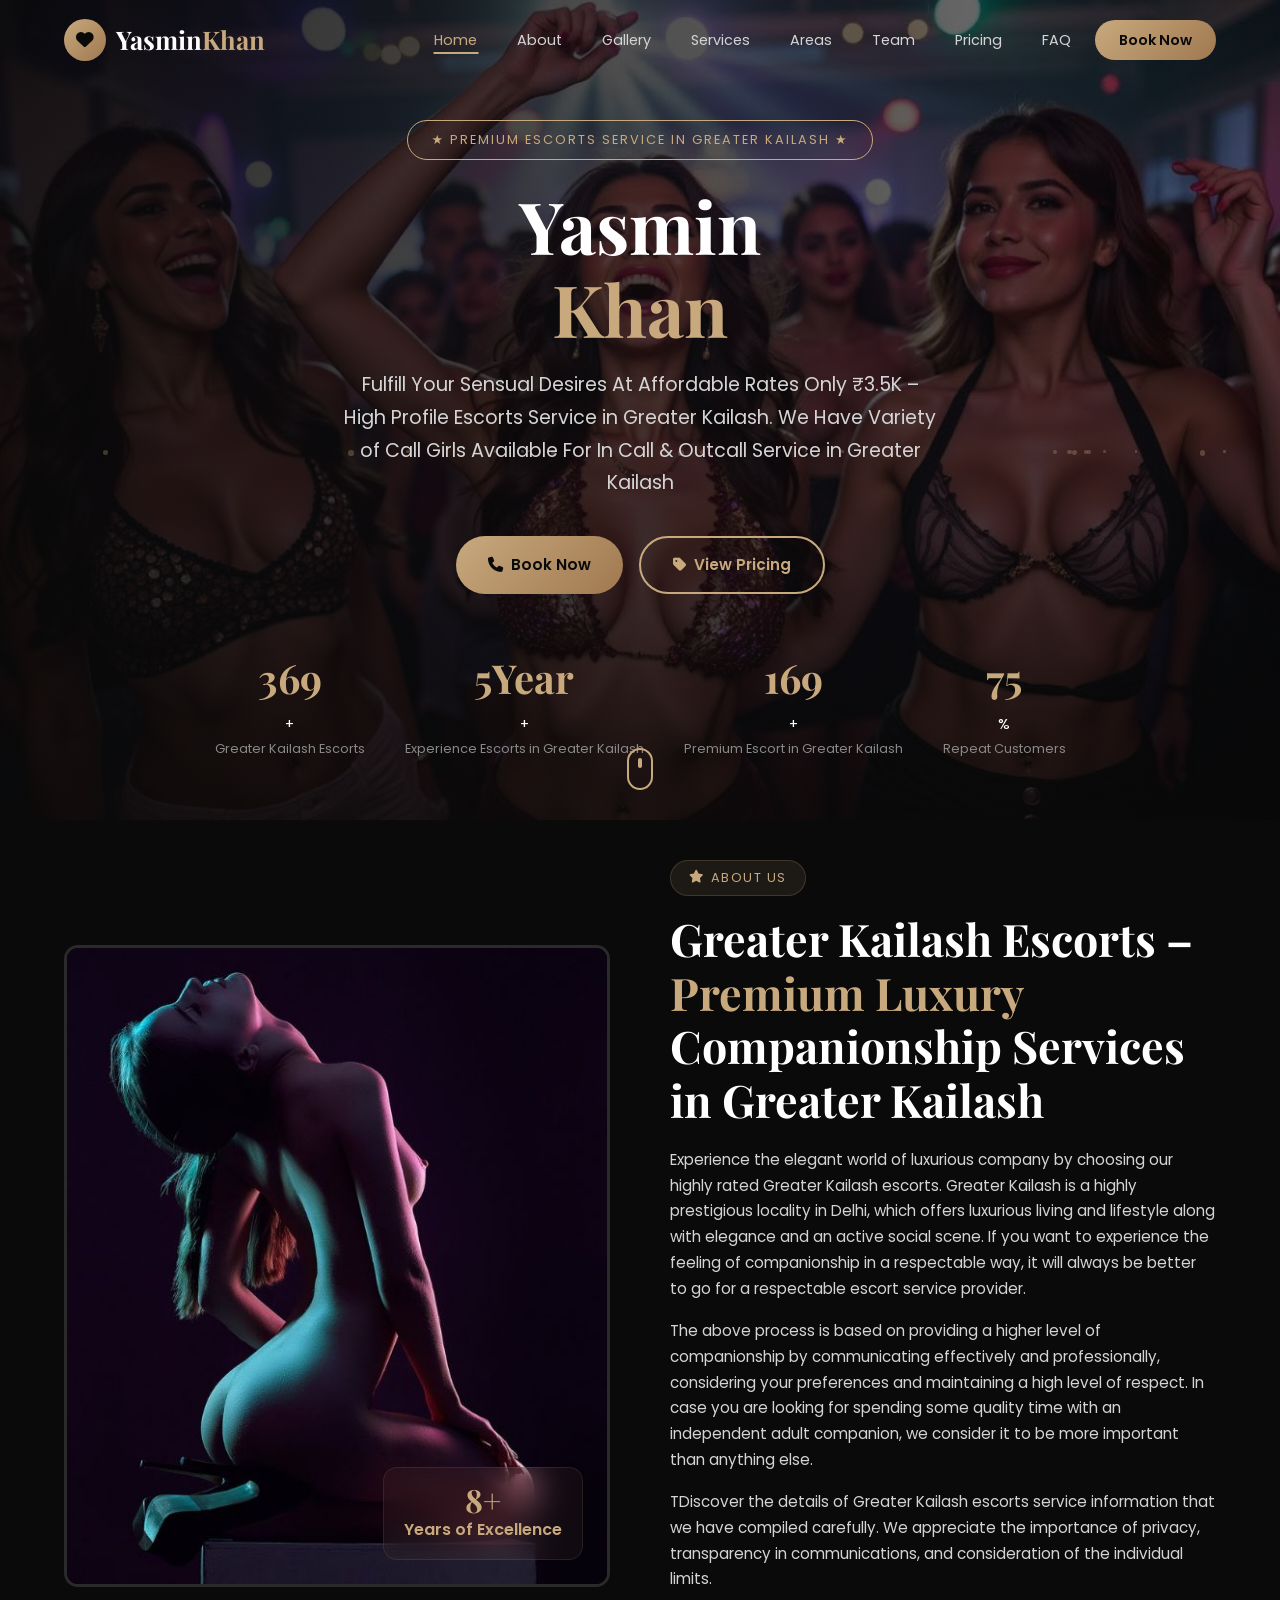
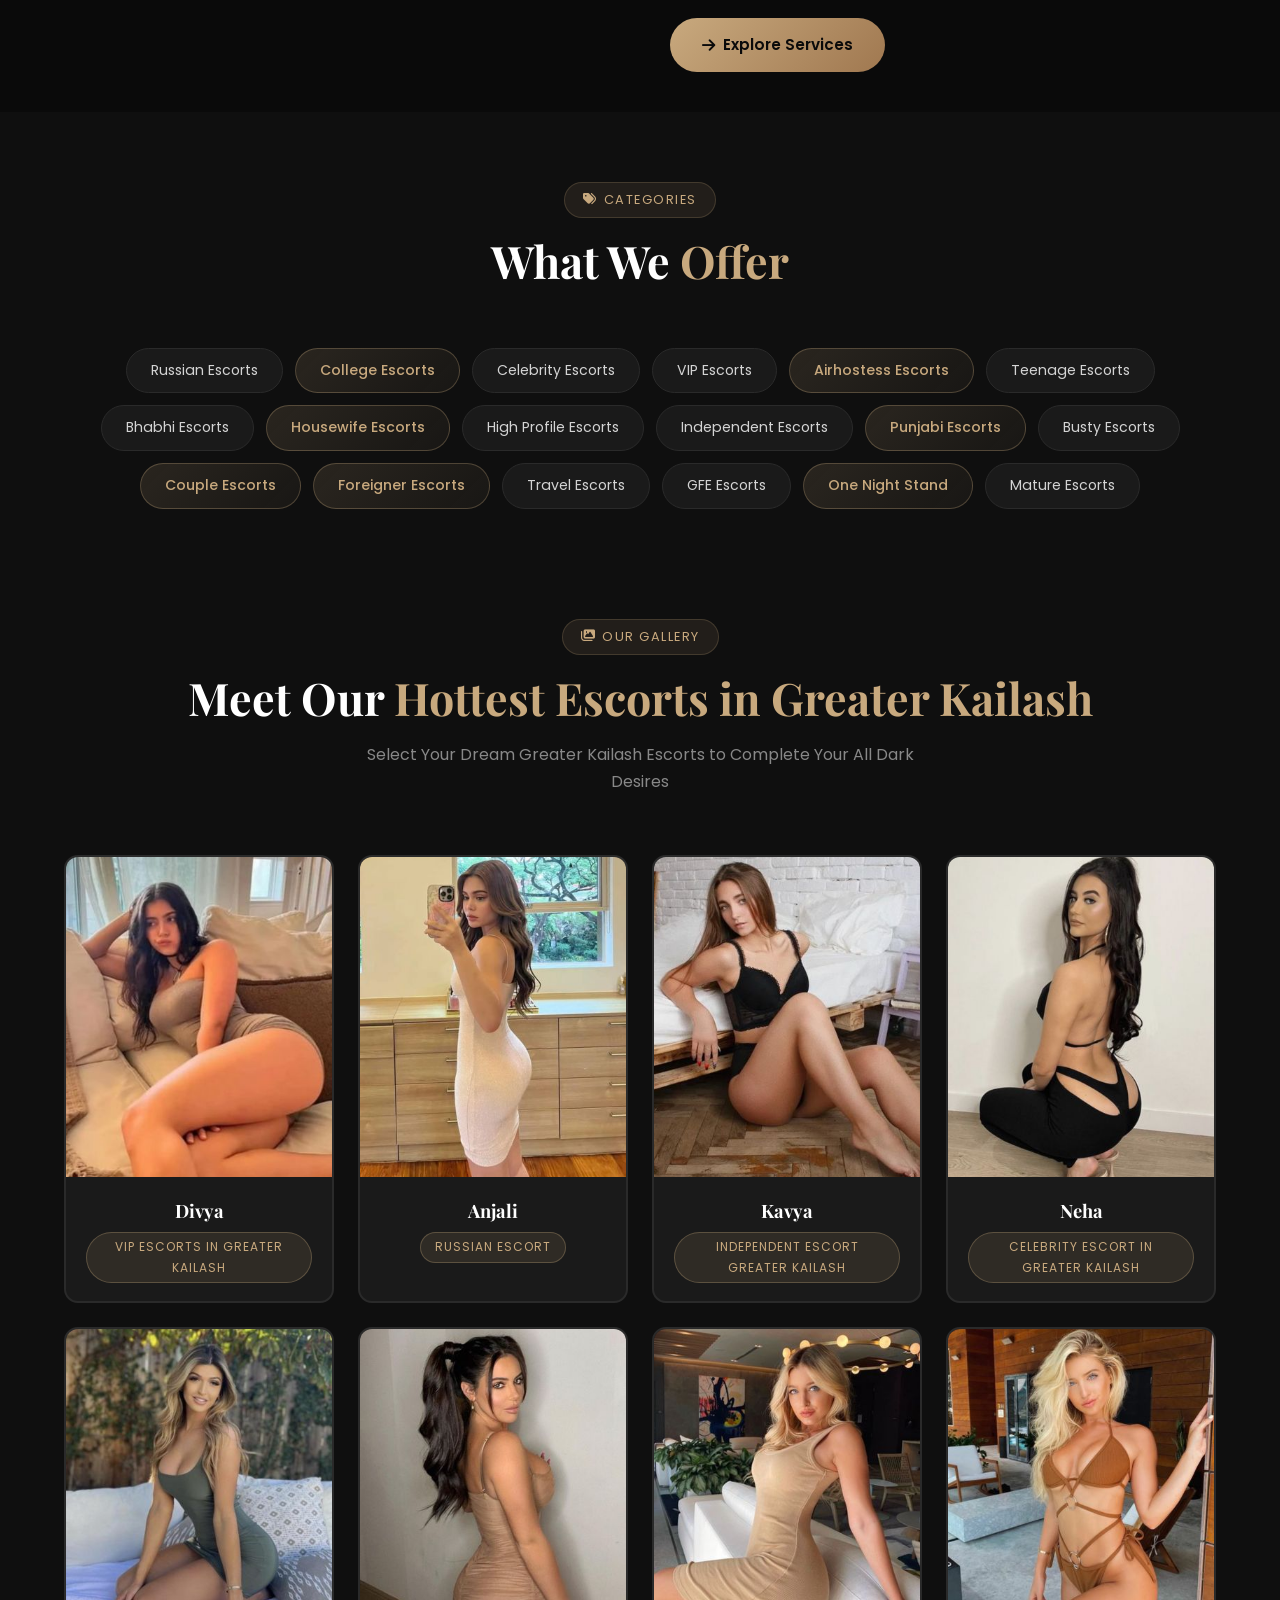
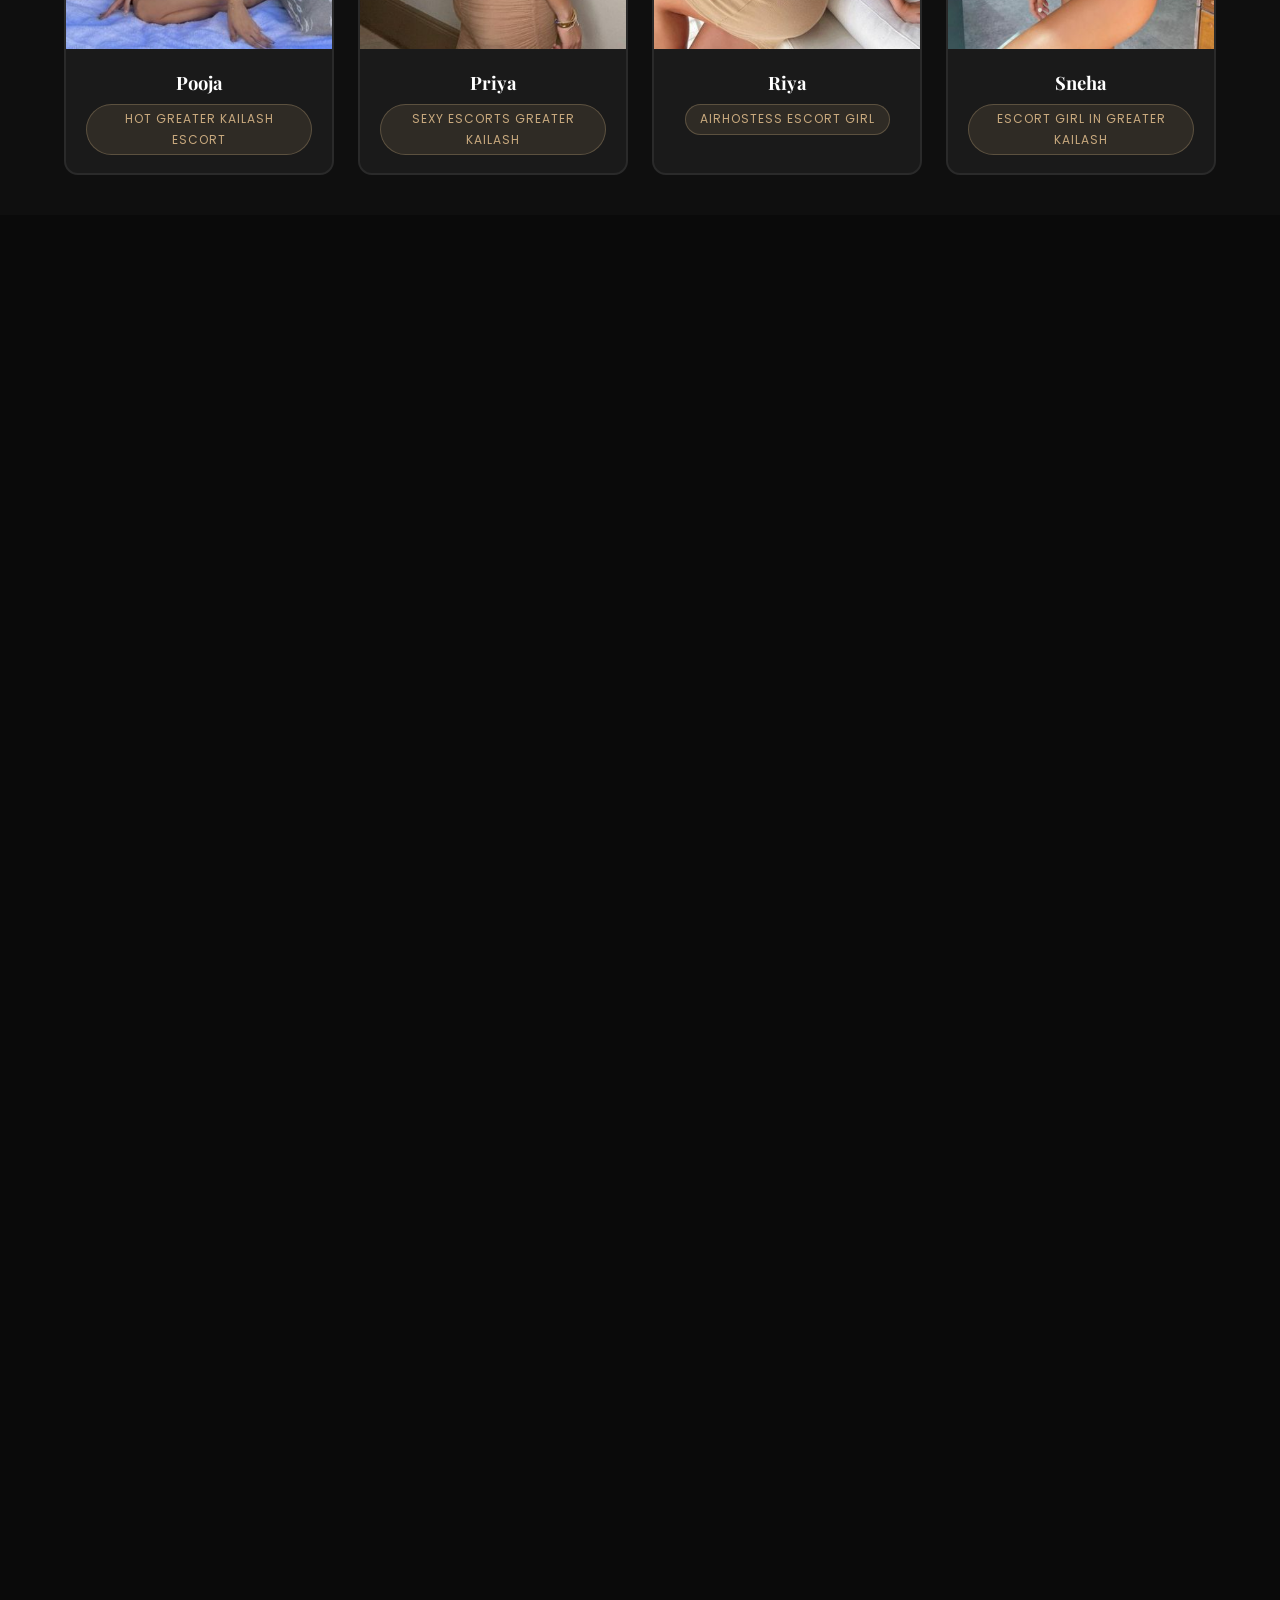
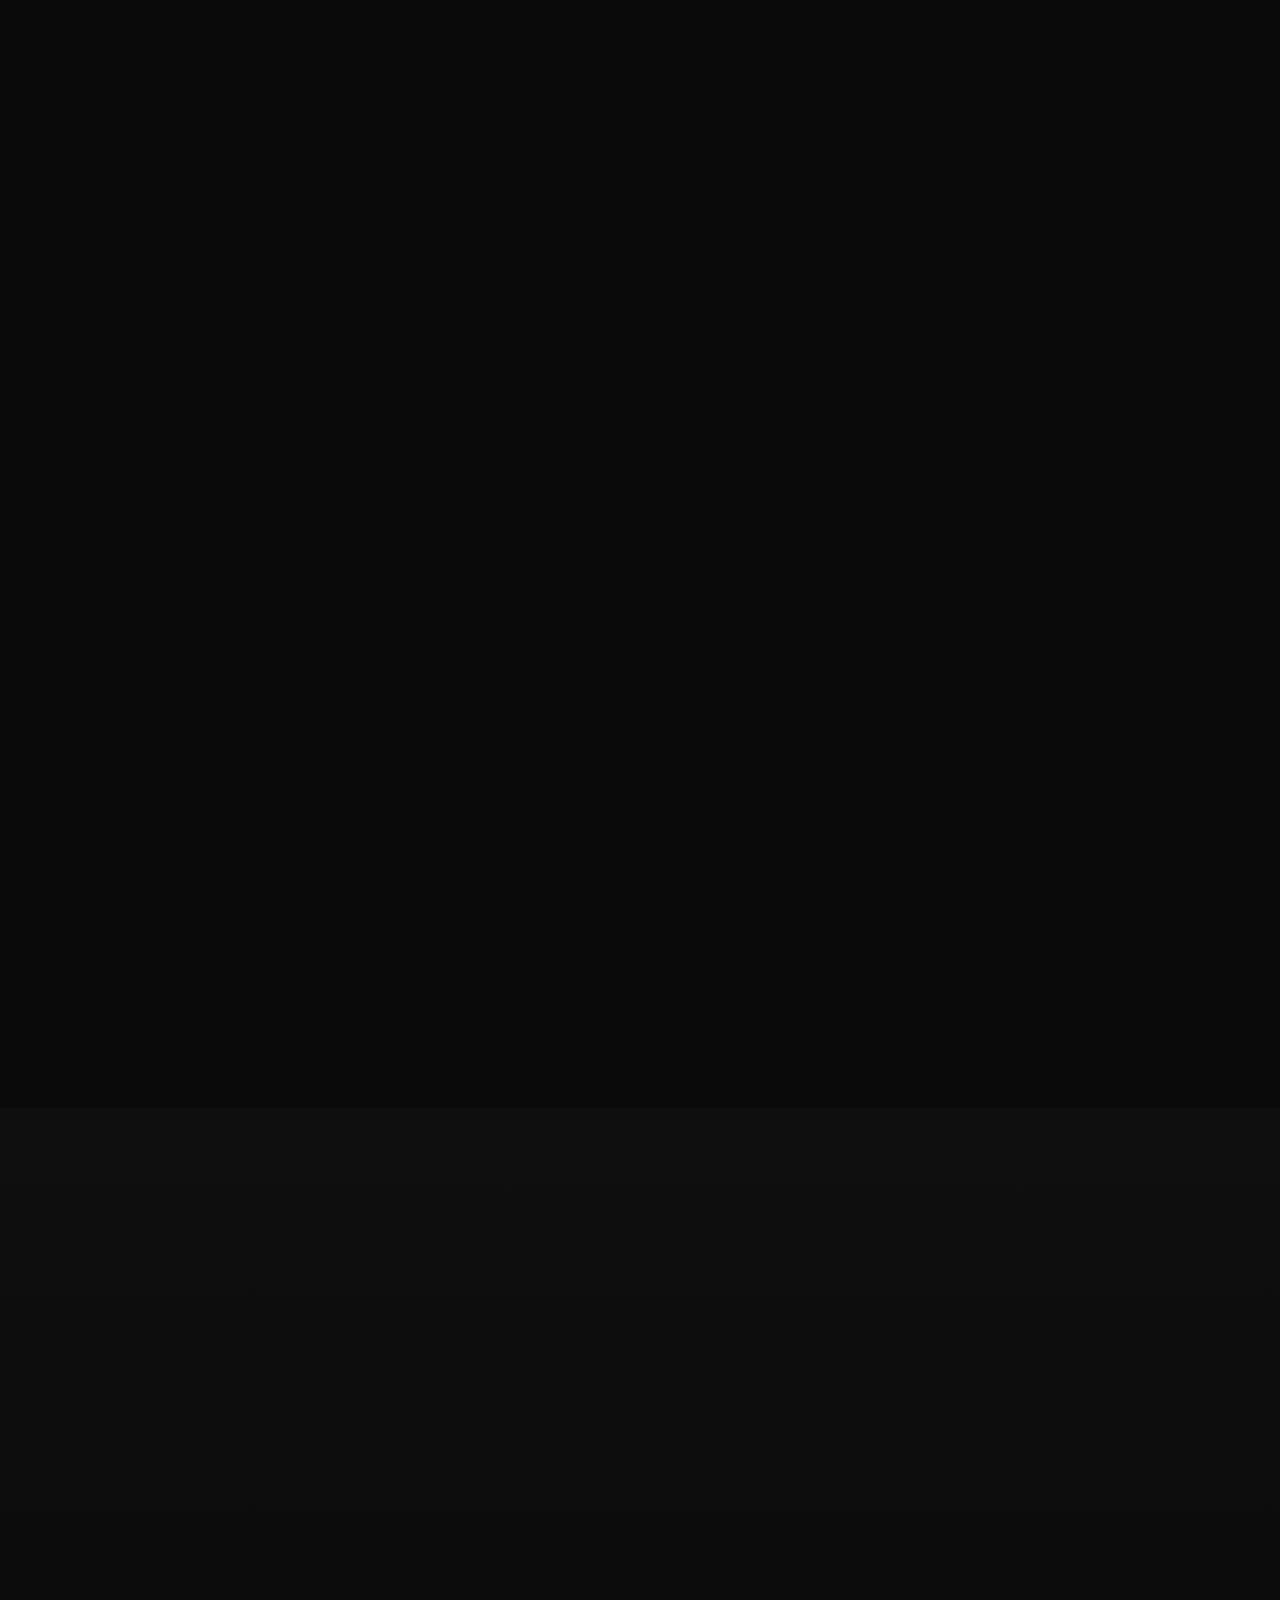
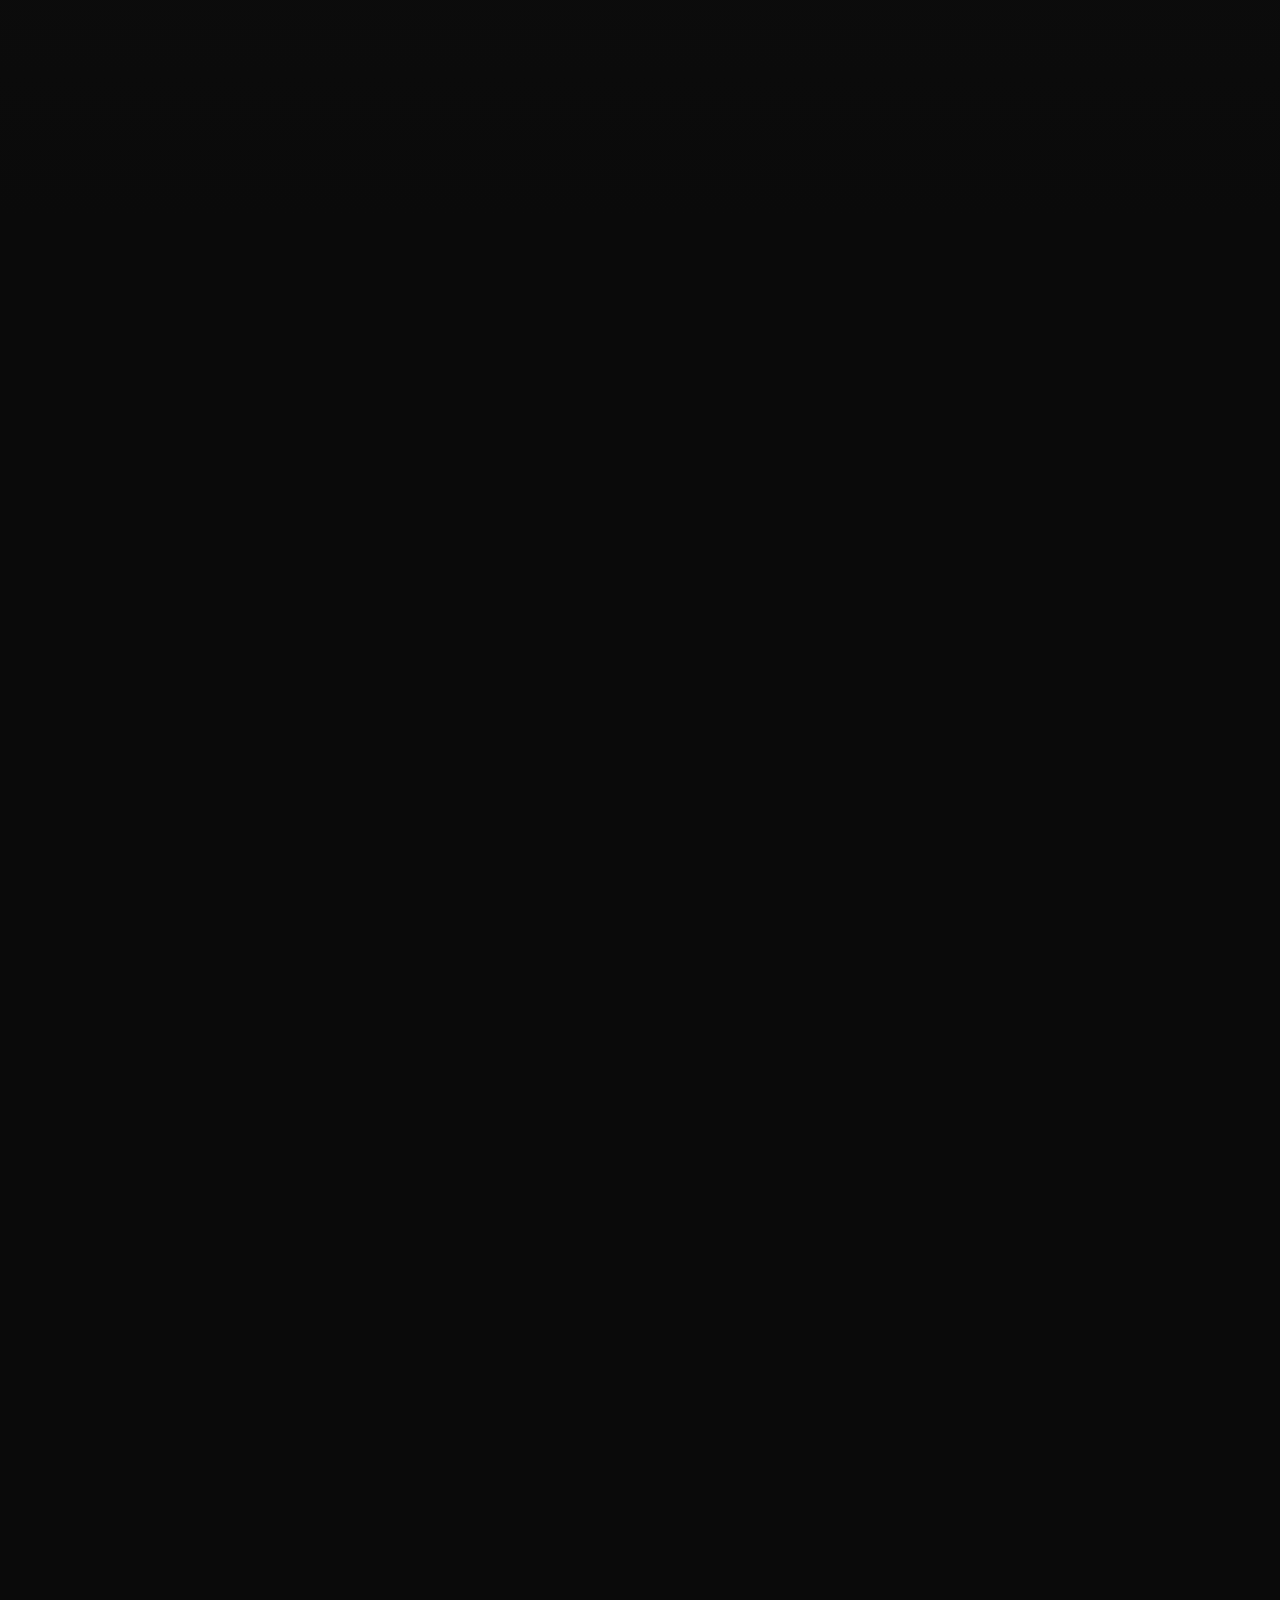
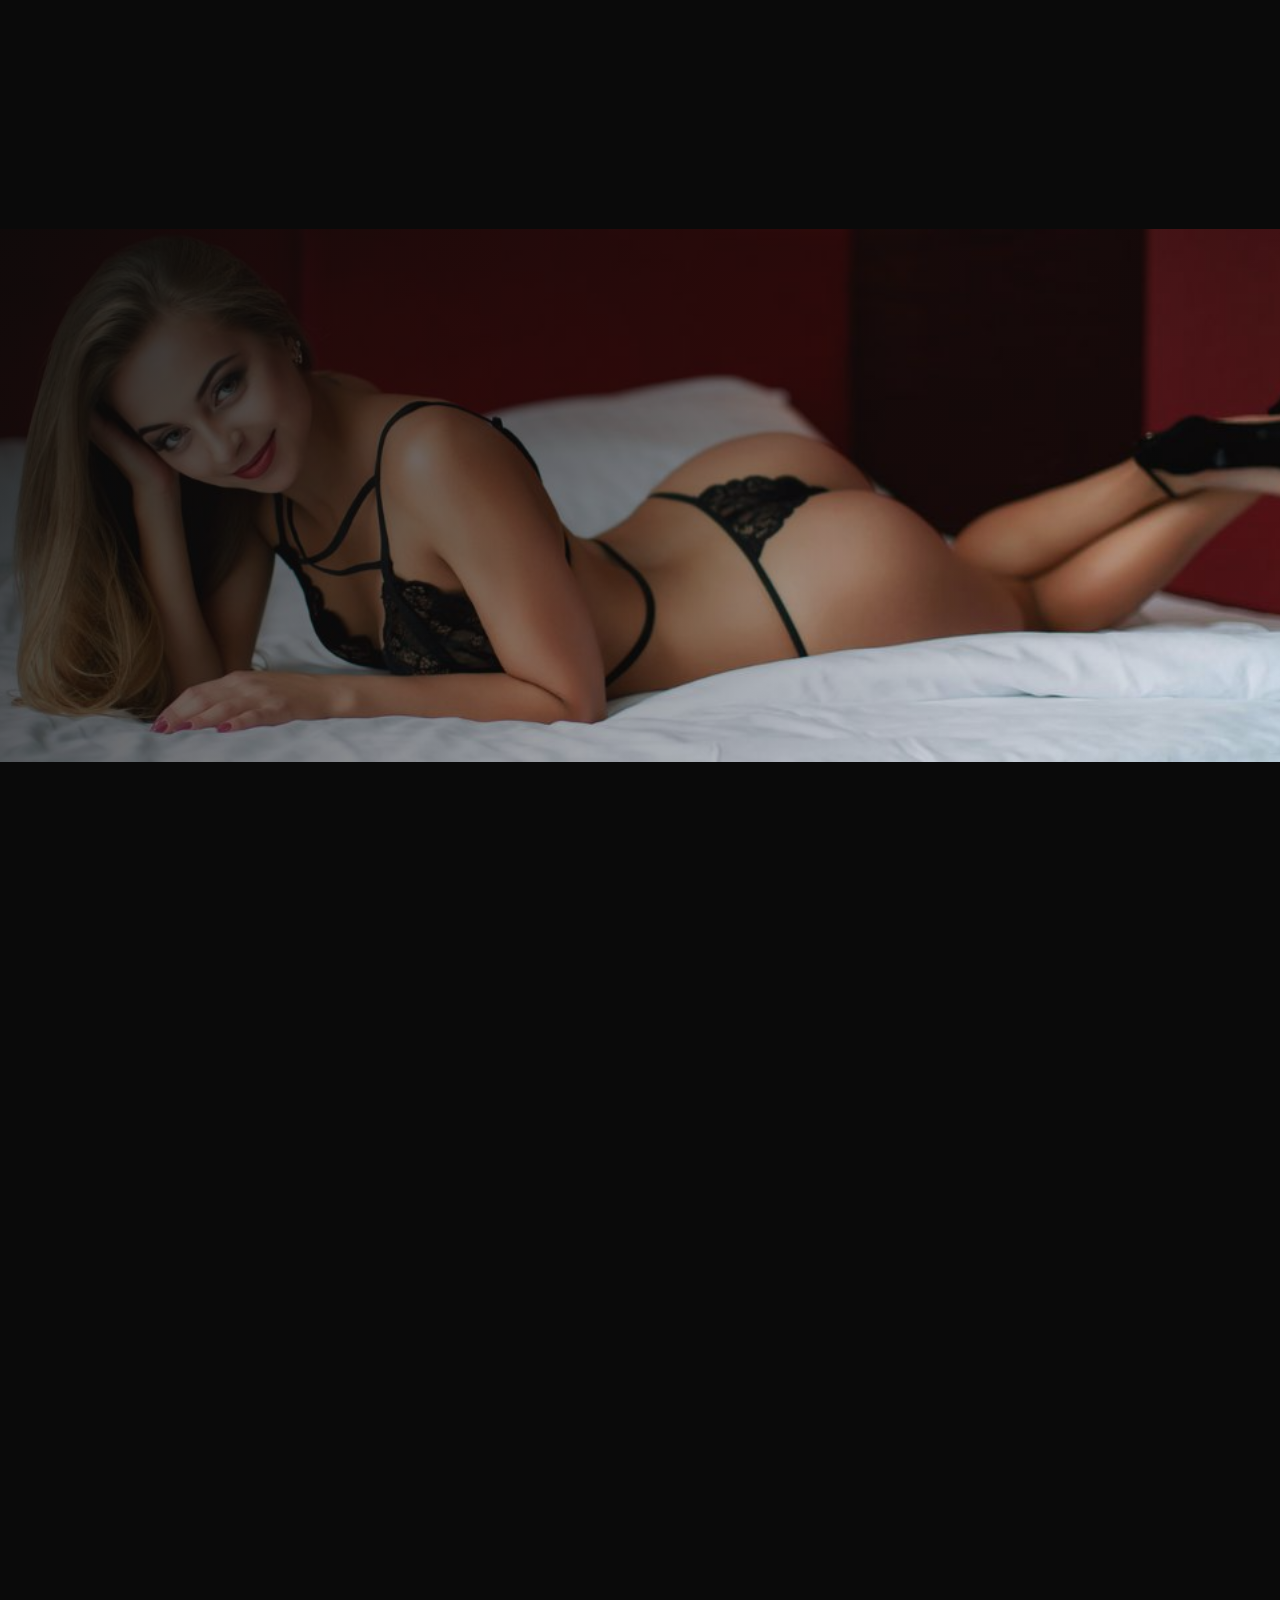
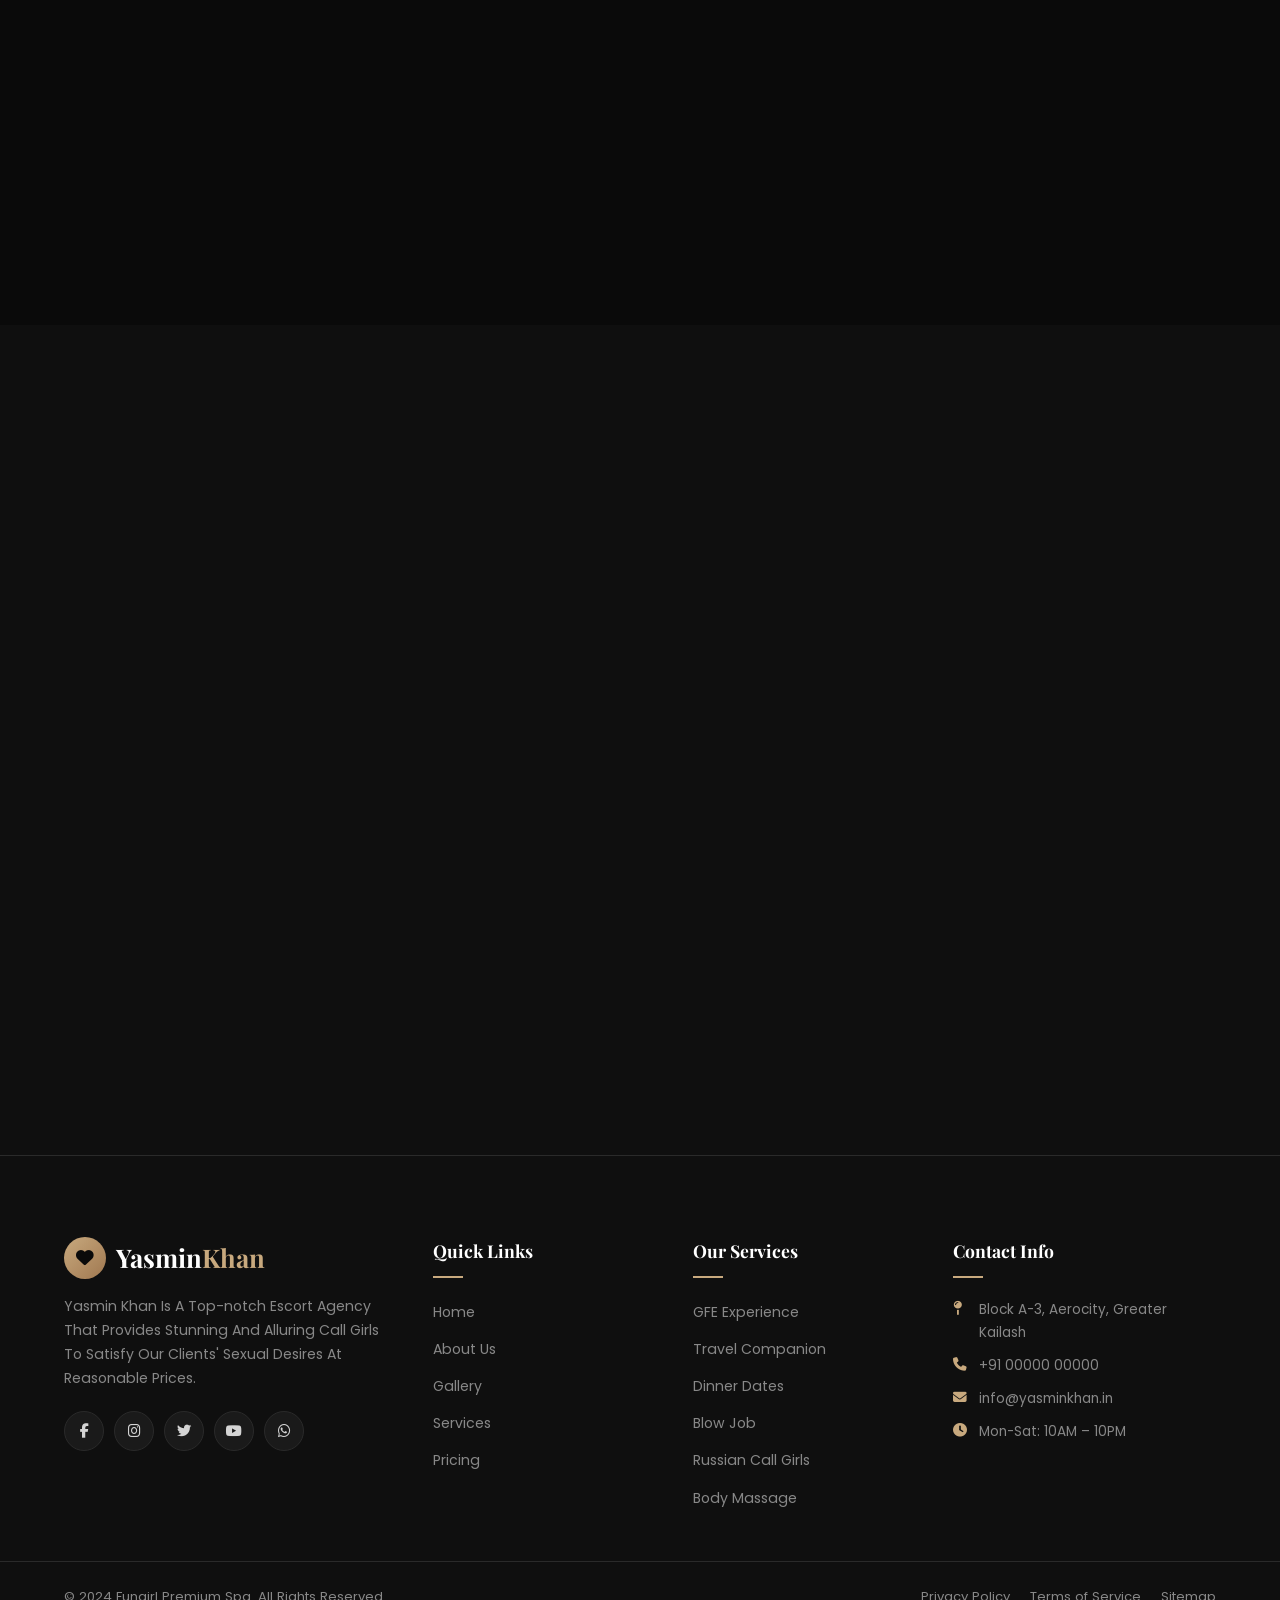
==== commit bebf9543: "Update greater-kailash-escorts.html" ====
--- a/greater-kailash-escorts.html
+++ b/greater-kailash-escorts.html
@@ -353,7 +353,8 @@
             <span class="hero-badge" data-animate="fadeDown">★ Premium Escorts Service in Greater Kailash ★</span>
             <h1 class="hero-title" data-animate="fadeUp">Yasmin<br> <span class="gold">Khan</span></h1>
             <p class="hero-sub" data-animate="fadeUp">Fulfill Your Sensual Desires At Affordable Rates Only ₹3.5K – High
-                Profile Escorts Service in Greater Kailash. We Have Variety of Call Girls Available For In Call & Outcall
+                Profile Escorts Service in Greater Kailash. We Have Variety of Call Girls Available For In Call &
+                Outcall
                 Service
                 in Greater Kailash</p>
             <div class="hero-btns" data-animate="fadeUp">
@@ -362,8 +363,8 @@
             </div>
             <div class="hero-stats" data-animate="fadeUp">
                 <div class="stat"><span class="stat-num">369</span>+ <small>Greater Kailash Escorts</small></div>
-                <div class="stat"><span class="stat-num">5Year</span>+ <small>Experience Escorts in Malviya
-                        Nagar</small>
+                <div class="stat"><span class="stat-num">5Year</span>+ <small>Experience Escorts in Greater
+                        Kailash</small>
                 </div>
                 <div class="stat"><span class="stat-num">169</span>+ <small>Premium Escort in Greater Kailash</small>
                 </div>
@@ -388,25 +389,24 @@
                 </div>
                 <div class="about-text">
                     <span class="section-tag"><i class="fas fa-star"></i> About Us</span>
-                    <h1 class="section-title">Discover Premium Moments With <span class="gold">Greater Kailash
-                            Escorts</span>
-                        for Unforgettable Experience</h1>
-                    <p>A great social experience can depend on the quality of the company, the environment, and the
-                        organization of the meeting itself. The people who are going to use <a
-                            href="https://yasmindelhi.github.io/greater-kailash-escorts.html"> Greater Kailash Escorts </a>
-                        might
-                        be looking for a partner for a dinner, a social event, or any other type of planned event. Some
-                        may want an assertive character, and others may be looking for a peaceful temperament and nice
-                        conversation. These qualities might be very diverse, which is why having a useful profile
-                        information is important for making the choice.</p>
-                    <p>Of course, a neat appearance can give a positive first impression, but there is more to it than
-                        that. The visitors should also have a look at the interests, communication style, and general
-                        description provided in the profile. An appropriate choice should be made according to the
-                        desired company type rather than just the looks of the pictures.</p>
-                    <p>The concept of an everlasting experience is not supposed to involve any sort of hyperbolic
-                        pledges. With a thought-out meeting, a proper venue, and some shared understanding, the whole
-                        social experience can be greatly enhanced. It is wise to speak about the timing, the duration,
-                        and the terms prior to making a decision on that matter.</p>
+                    <h1 class="section-title">Greater Kailash Escorts – <span class="gold">Premium Luxury</span>
+                        Companionship Services in Greater Kailash</h1>
+
+                    <p>Experience the elegant world of luxurious company by choosing our highly rated Greater Kailash
+                        escorts. Greater Kailash is a highly prestigious locality in Delhi, which offers luxurious
+                        living and lifestyle along with elegance and an active social scene. If you want to experience
+                        the feeling of companionship in a respectable way, it will always be better to go for a
+                        respectable escort service provider.</p>
+
+                    <p>The above process is based on providing a higher level of companionship by communicating
+                        effectively and professionally, considering your preferences and maintaining a high level of
+                        respect. In case you are looking for spending some quality time with an independent adult
+                        companion, we consider it to be more important than anything else.</p>
+
+                    <p>TDiscover the details of Greater Kailash escorts service information that we have compiled
+                        carefully. We appreciate the importance of privacy, transparency in communications, and
+                        consideration of the individual limits.</p>
+                        
                     <a href="#services" class="btn btn-primary"><i class="fas fa-arrow-right"></i> Explore Services</a>
                 </div>
             </div>
@@ -1074,7 +1074,8 @@
                     <div class="review-stars"><i class="fas fa-star"></i><i class="fas fa-star"></i><i
                             class="fas fa-star"></i><i class="fas fa-star"></i><i class="fas fa-star-half-alt"></i>
                     </div>
-                    <p class="review-text">"Searching for Desi call girls near me in Greater Kailash led me to an amazing
+                    <p class="review-text">"Searching for Desi call girls near me in Greater Kailash led me to an
+                        amazing
                         experience. The service was discreet, and the girl I met was vibrant and fun. It felt like
                         spending time with an old friend, making the entire experience enjoyable and memorable. I’ll
                         definitely be back!"</p>
@@ -1086,7 +1087,8 @@
                 <div class="review-card">
                     <div class="review-stars"><i class="fas fa-star"></i><i class="fas fa-star"></i><i
                             class="fas fa-star"></i><i class="fas fa-star"></i><i class="fas fa-star"></i></div>
-                    <p class="review-text">"I recently booked a call girls service in Greater Kailash, and the experience
+                    <p class="review-text">"I recently booked a call girls service in Greater Kailash, and the
+                        experience
                         was
                         truly impressive. The Greater Kailash escort I met was elegant, friendly, and very professional.
                         We
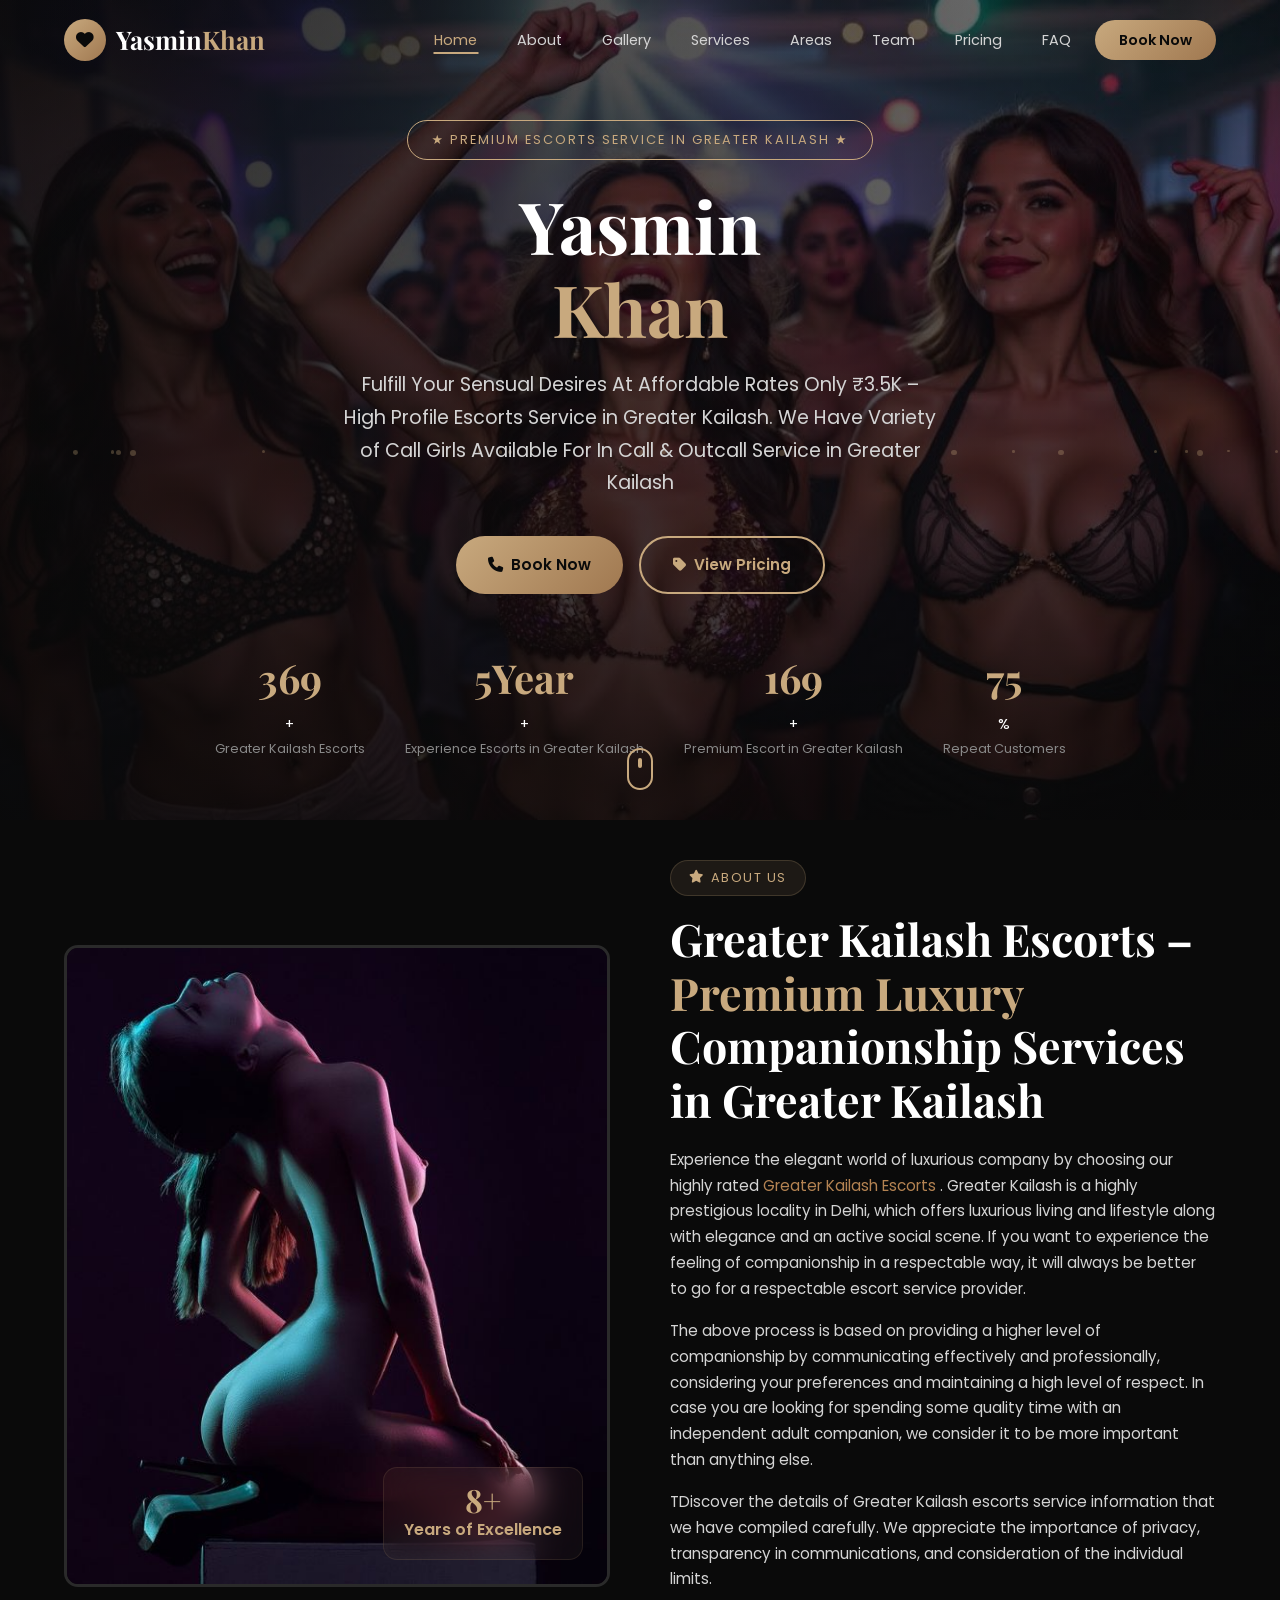
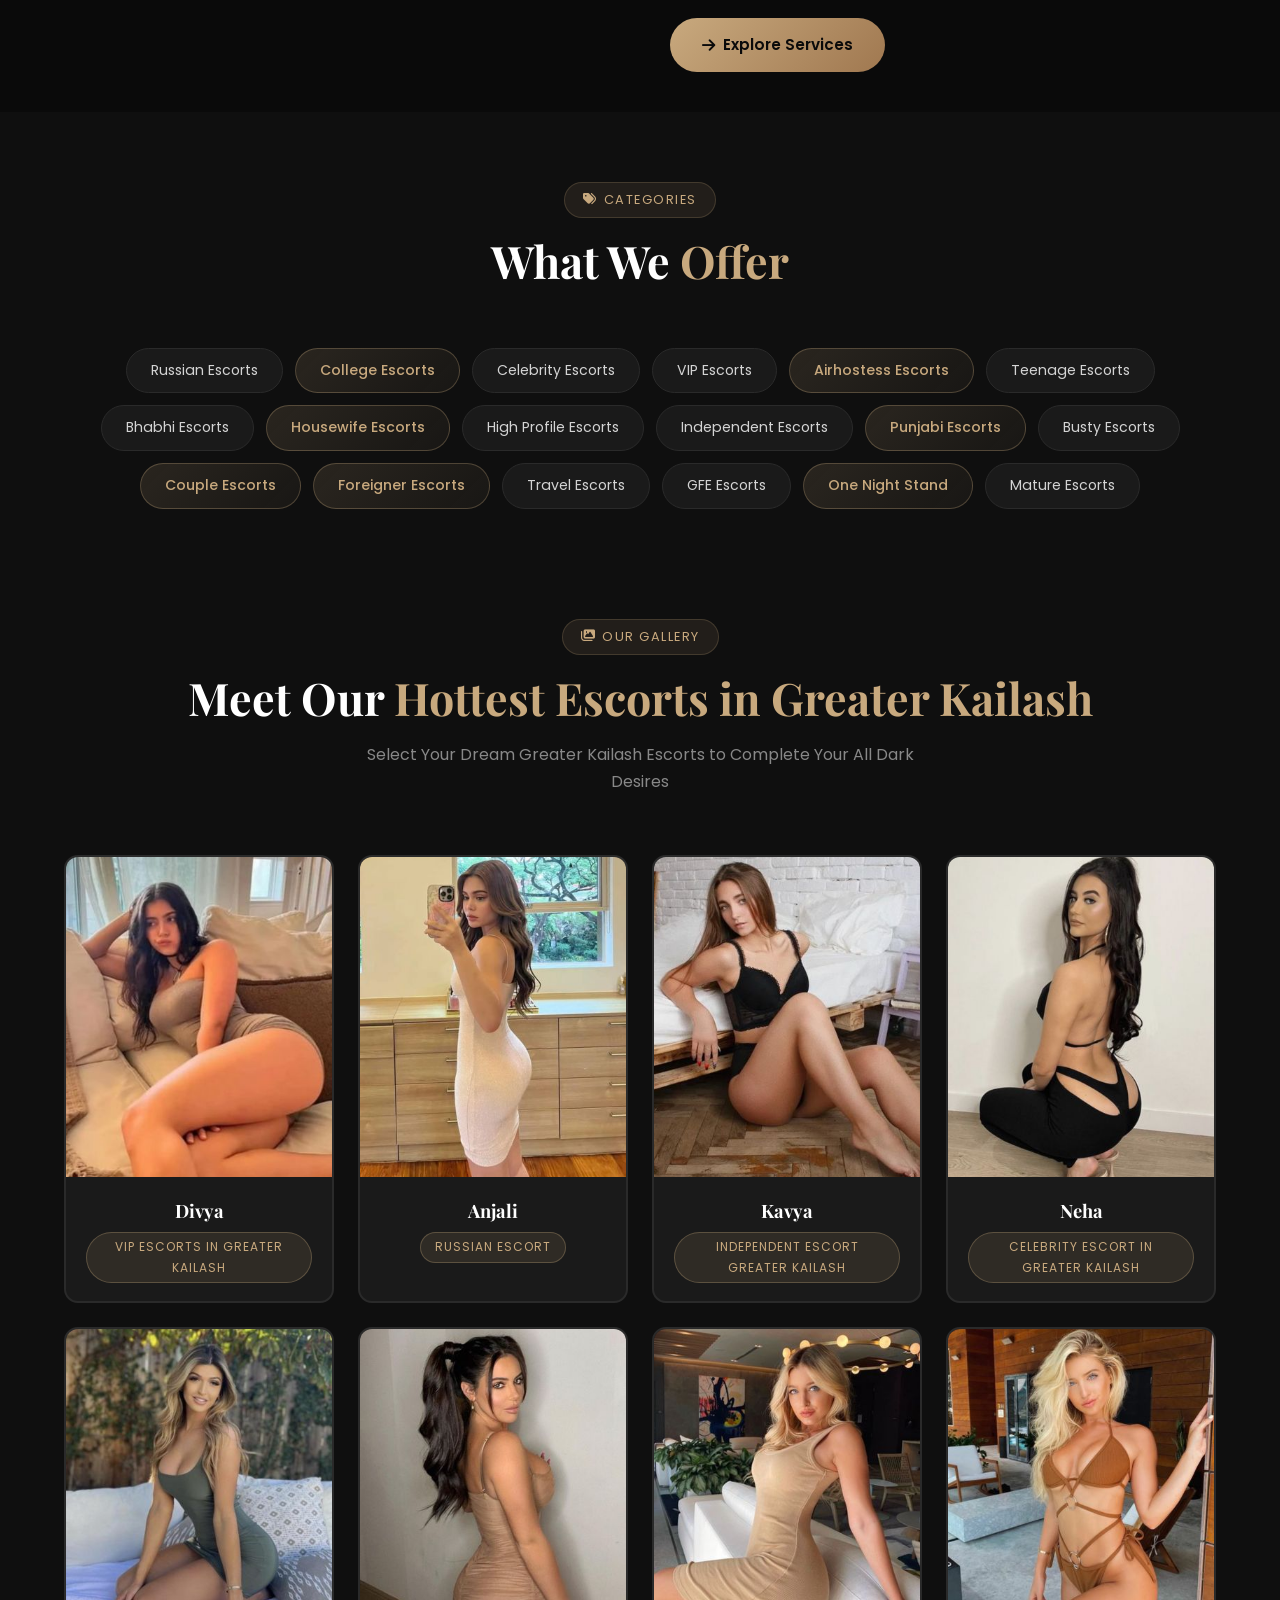
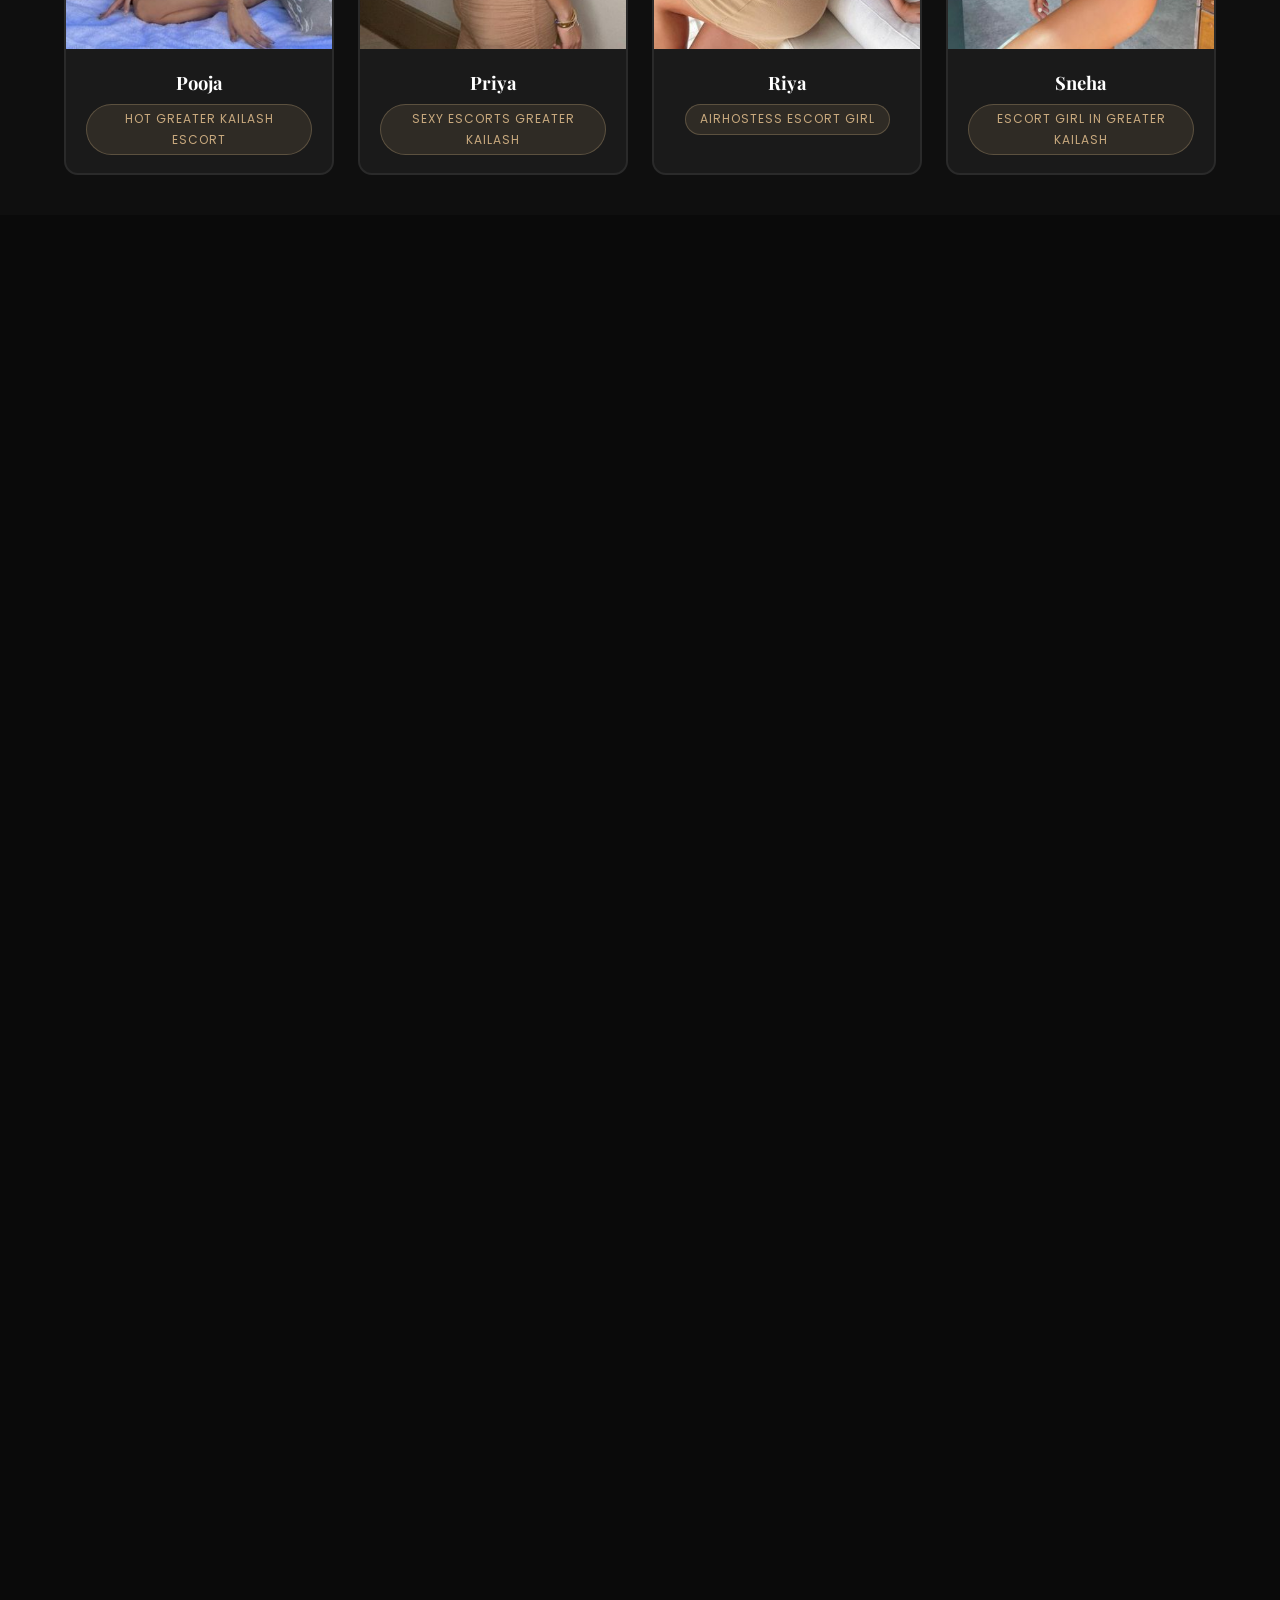
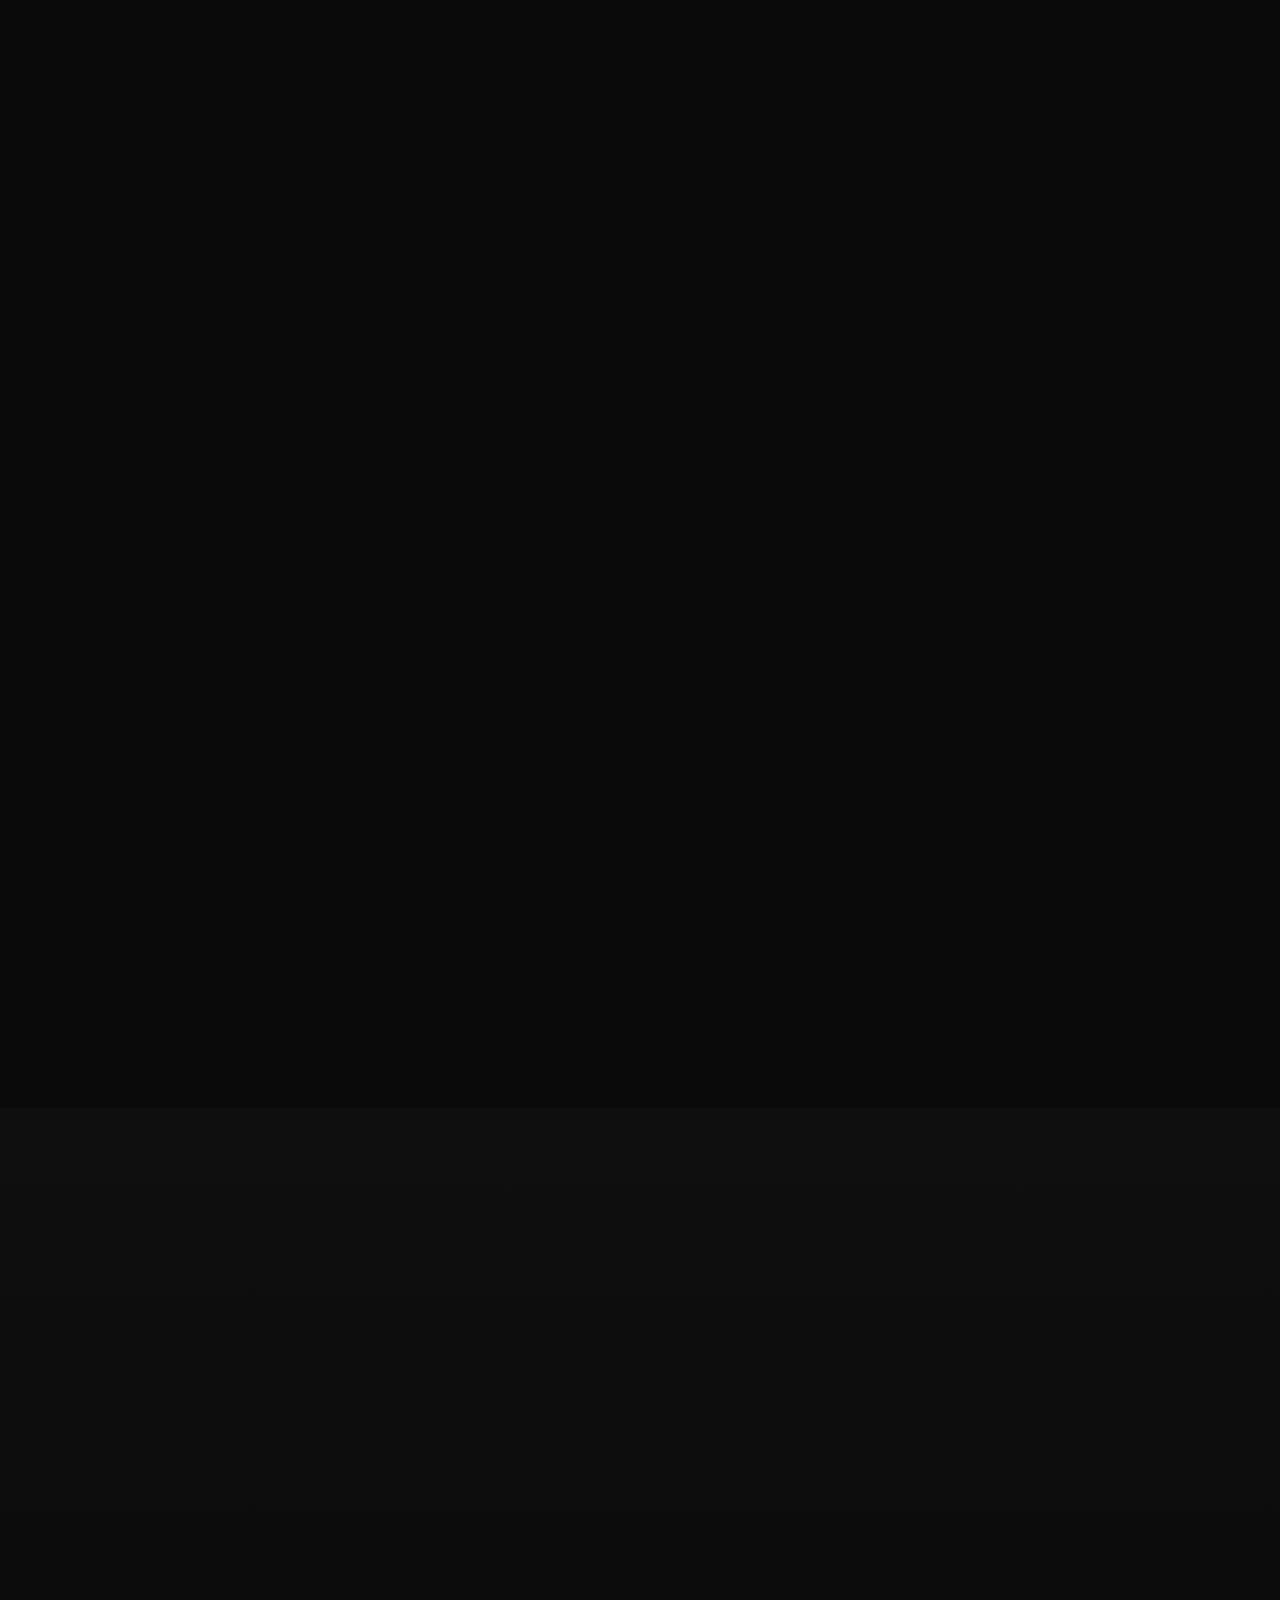
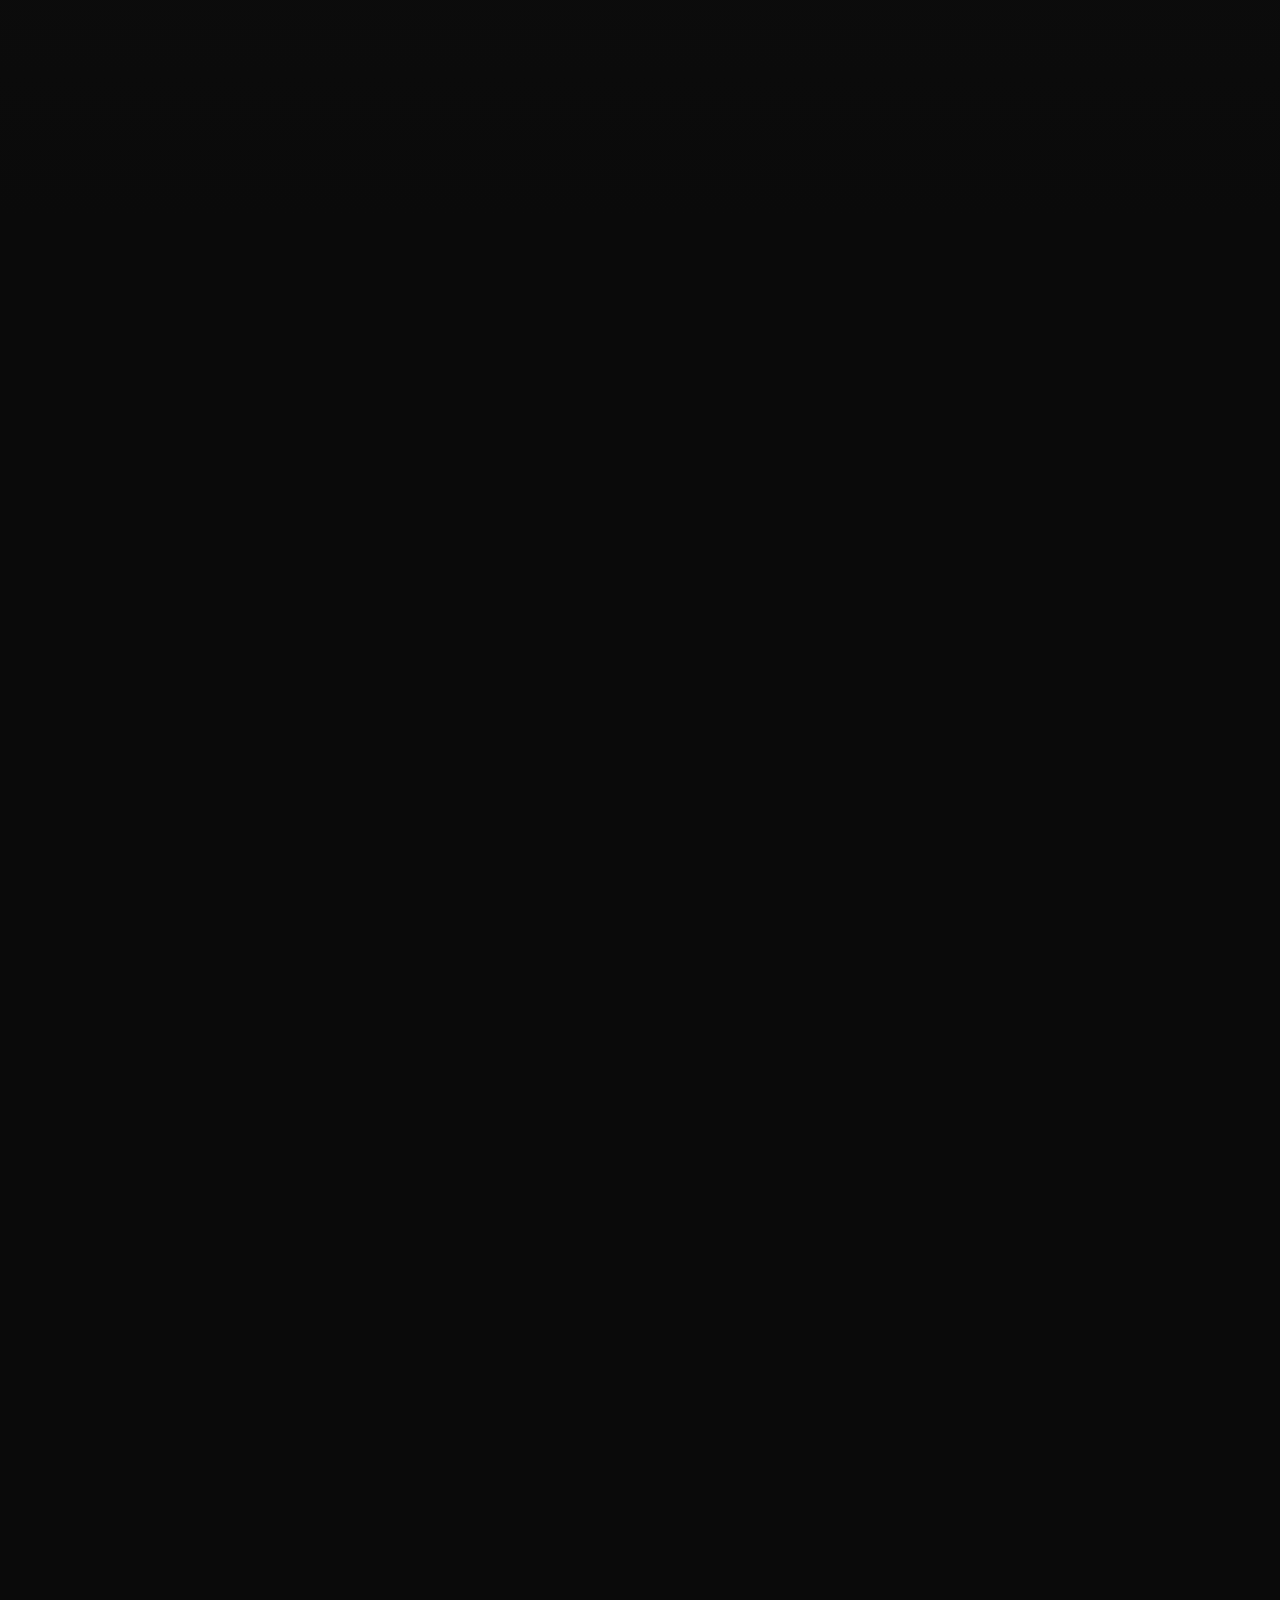
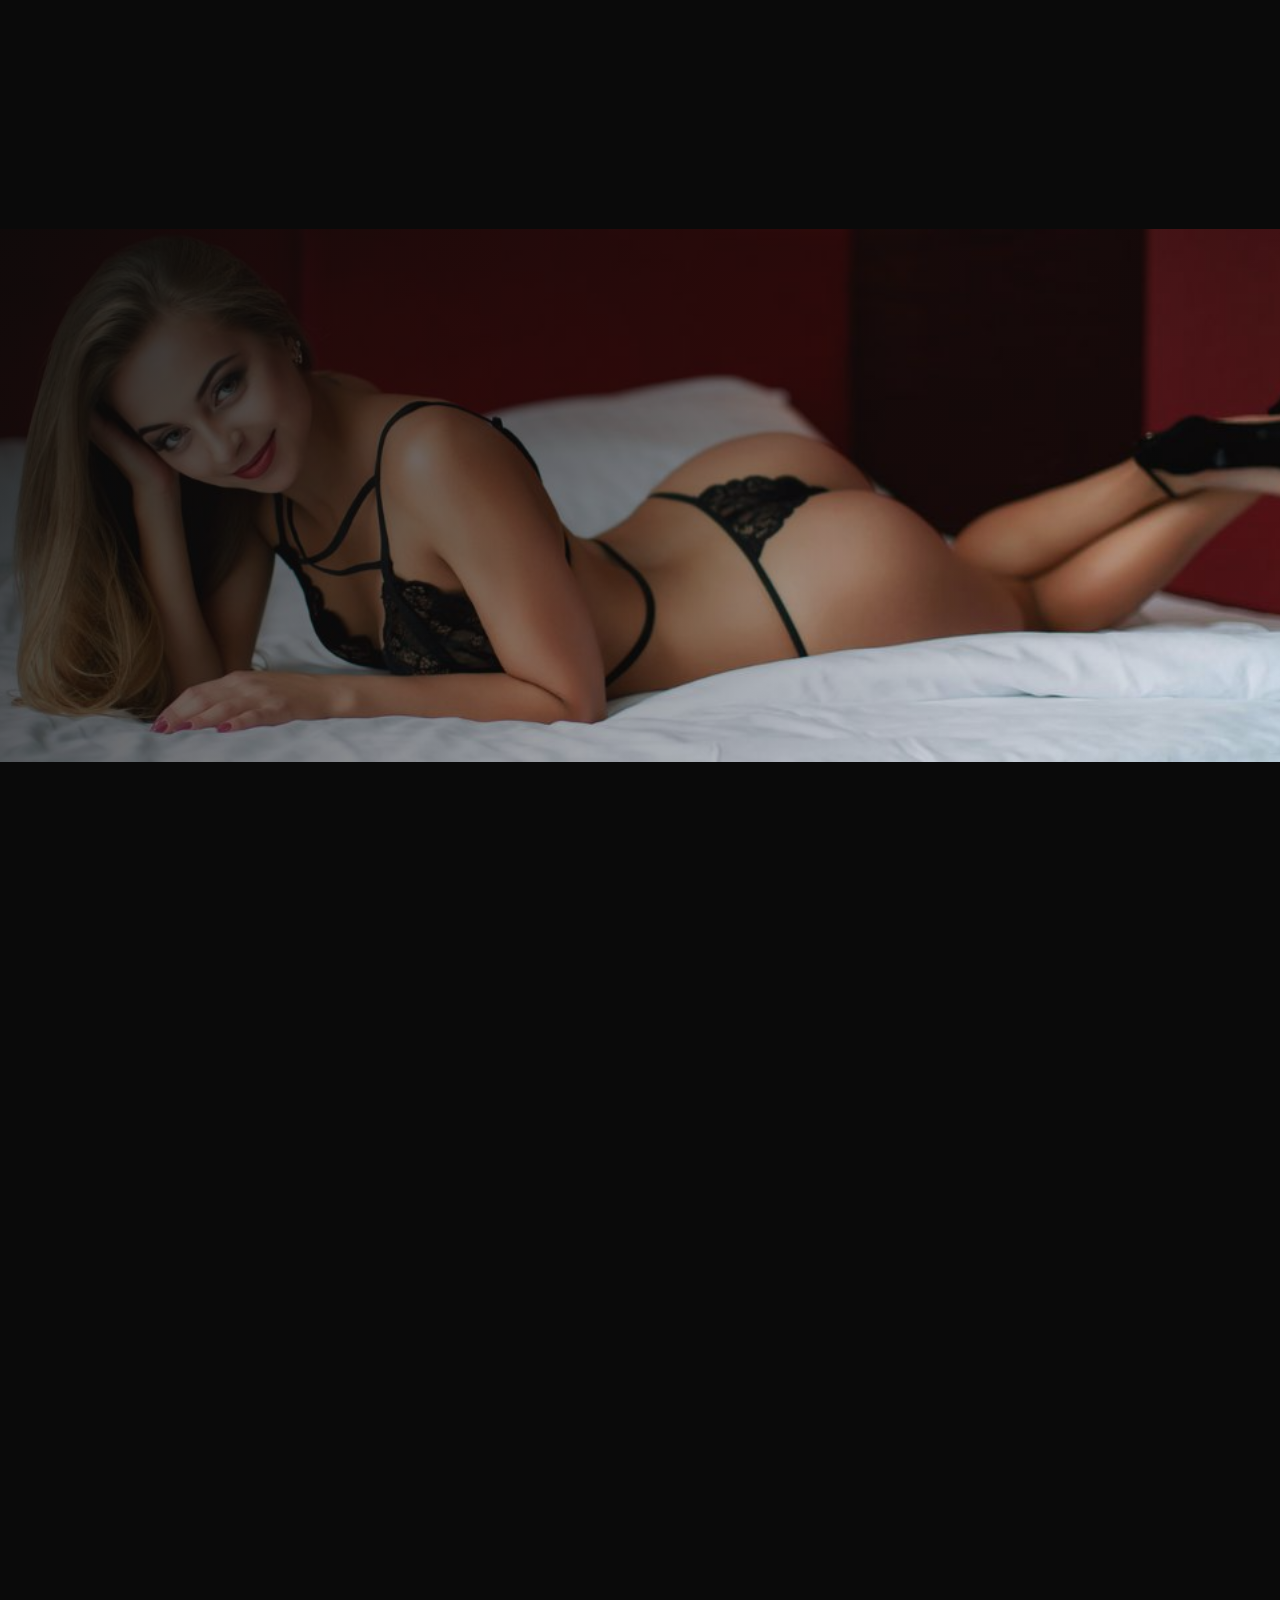
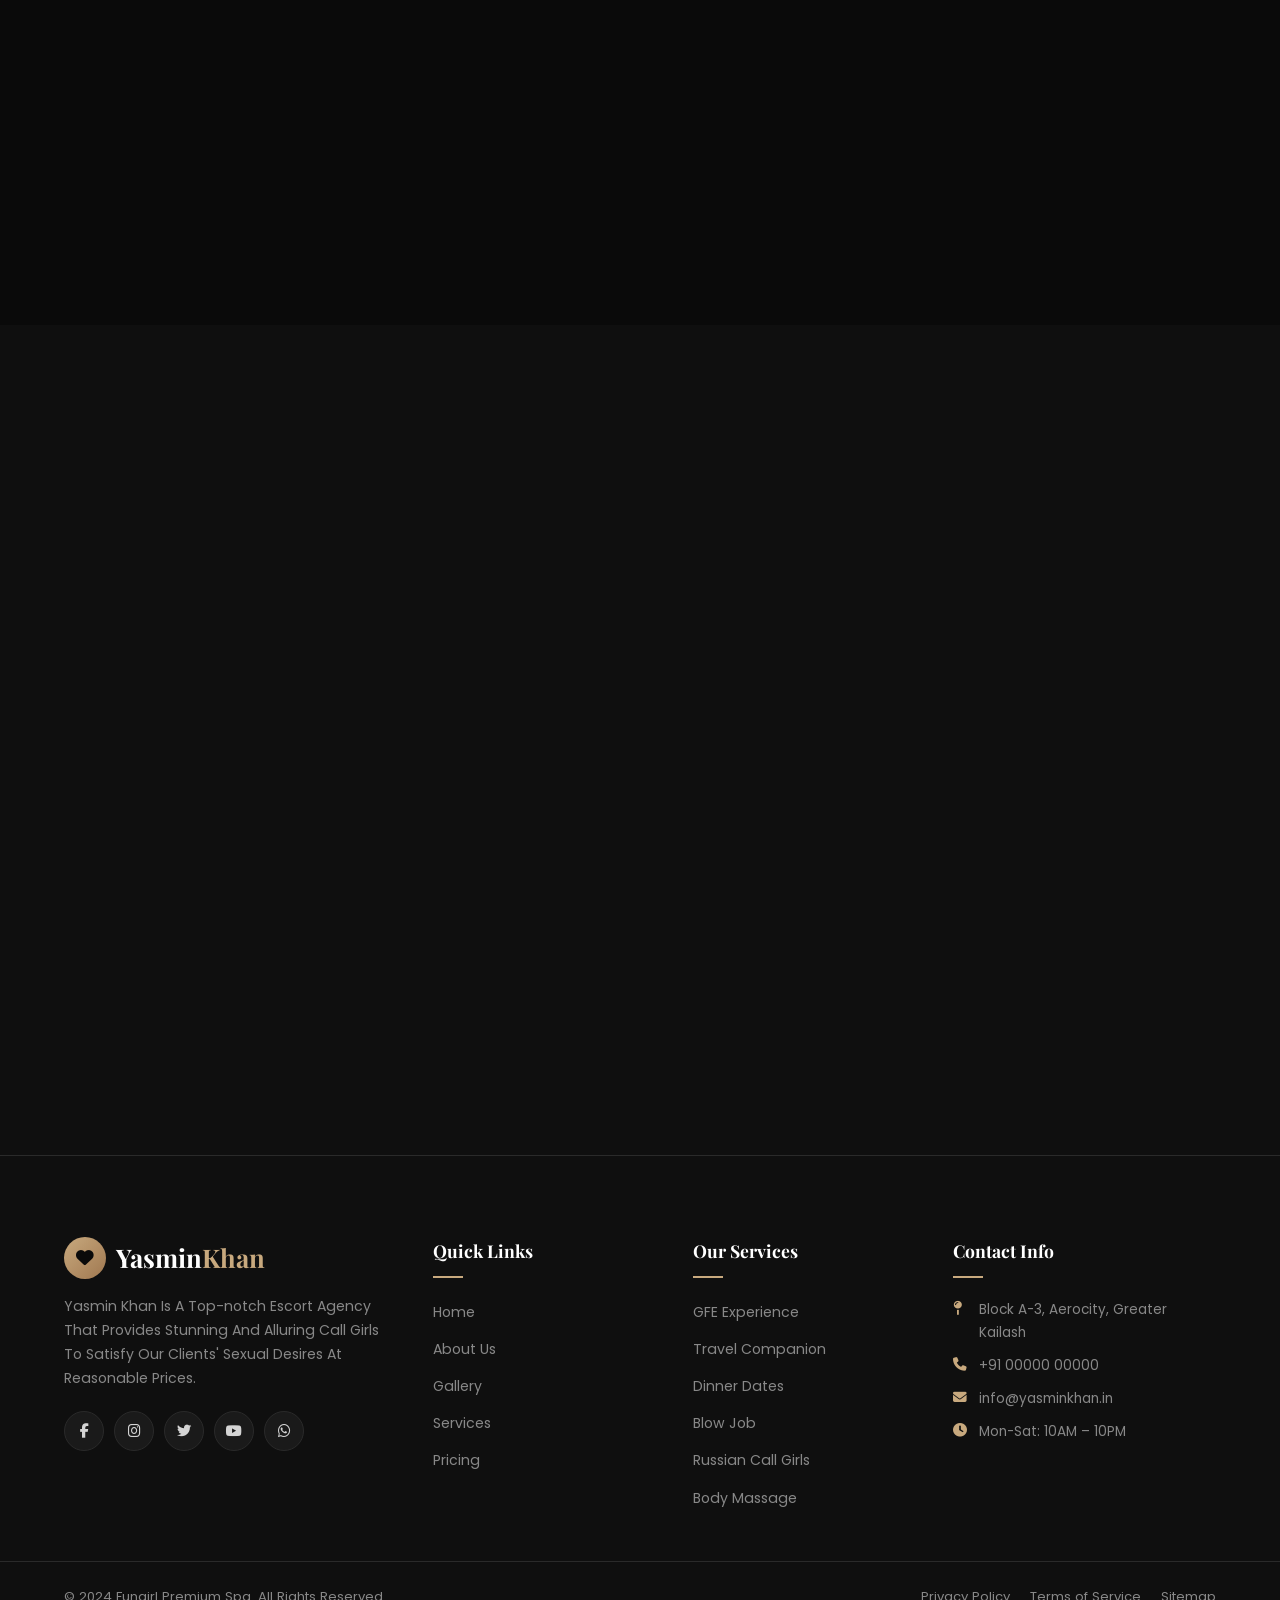
==== commit 899914f2: "Update greater-kailash-escorts.html" ====
--- a/greater-kailash-escorts.html
+++ b/greater-kailash-escorts.html
@@ -392,8 +392,7 @@
                     <h1 class="section-title">Greater Kailash Escorts – <span class="gold">Premium Luxury</span>
                         Companionship Services in Greater Kailash</h1>
 
-                    <p>Experience the elegant world of luxurious company by choosing our highly rated Greater Kailash
-                        escorts. Greater Kailash is a highly prestigious locality in Delhi, which offers luxurious
+                    <p>Experience the elegant world of luxurious company by choosing our highly rated <a href="https://yasmindelhi.github.io/greater-kailash-escorts.html"> Greater Kailash Escorts </a>. Greater Kailash is a highly prestigious locality in Delhi, which offers luxurious
                         living and lifestyle along with elegance and an active social scene. If you want to experience
                         the feeling of companionship in a respectable way, it will always be better to go for a
                         respectable escort service provider.</p>
@@ -406,7 +405,7 @@
                     <p>TDiscover the details of Greater Kailash escorts service information that we have compiled
                         carefully. We appreciate the importance of privacy, transparency in communications, and
                         consideration of the individual limits.</p>
-                        
+
                     <a href="#services" class="btn btn-primary"><i class="fas fa-arrow-right"></i> Explore Services</a>
                 </div>
             </div>
@@ -552,7 +551,7 @@
                     available options, subject to confirmation of price, availability, and other arrangements to be
                     agreed upon. We are of the view that luxury entails being comfortable, clear, and good.</p>
 
-                <p>Those who search for the escorts services at Greater Kailash definitely value the convenience, good
+                <p>Those who search for the <a href="https://yasmindelhi.github.io/greater-kailash-escorts.html"> Greater Kailash Escorts Service </a> definitely value the convenience, good
                     communication and professional approach to this business. Hence, we always concentrate all efforts
                     on giving clear information and professional help throughout the whole process of enquiry. Whether
                     you want to have a relaxed chat, some elegant social event or just good company, selecting the
@@ -566,7 +565,7 @@
 
                 <p>Trust should be taken into account when looking for professional companions. For a good experience,
                     one needs to have clear communication, realistic expectations, and respect for personal boundaries.
-                    It is the principle that we follow in providing escort services in Greater Kailash for adult clients
+                    It is the principle that we follow in providing <a href="https://yasmindelhi.github.io/greater-kailash-escorts.html"> Escort Service in Greater Kailash </a> for adult clients
                     to make informed choices without being put under unnecessary pressure.
 
                     When choosing an escort in Greater Kailash, it is necessary to learn about their policy, booking
@@ -632,7 +631,7 @@
                         peace and tranquillity. Setting expectations will aid both of you in understanding your
                         companion service.
 
-                        Professional escort Greater Kailash services should never be based on compulsion, unrealistic
+                        Professional <a href="https://yasmindelhi.github.io/greater-kailash-escorts.html"> Greater Kailash Escort </a> services should never be based on compulsion, unrealistic
                         promises, and undefined terms. Agreement and mutual respect together with proper pricing form
                         the basis of a decent companionship service.</p>
 
@@ -740,7 +739,7 @@
                         Escort In Greater Kailash</span> At Your Doorstep </h2>
                 <p>The option of independent adult companions provides a unique angle on professional companionship
                     services, often relying more on personal communication and individual preferences. Thus, for those
-                    adults looking for an escort in Greater Kailash, having an idea about the process of independent
+                    adults looking for an <a href="https://yasmindelhi.github.io/greater-kailash-escorts.html"> Escort in Greater Kailash </a>, having an idea about the process of independent
                     companionship would be beneficial.
 
                     It is crucial that an independent companion could freely organize personal availability, set
@@ -789,7 +788,7 @@
                 <h2 class="section-title">Why <span class="gold">Choose</span> Escort Service in Greater Kailash?</h2>
 
                 <p> The selection of the companionship service providers is not an easy task like comparing prices or
-                    availability. Adults looking to hire an escort in Greater Kailash should choose someone who would
+                    availability. Adults looking to hire an <a href="https://yasmindelhi.github.io/greater-kailash-escorts.html"> Escorts in Greater Kailash </a> should choose someone who would
                     provide you with clear communication, professionalism and respect towards one another.
 
                     Greater Kailash has gained popularity due to its upscale way of living, amenities of its locality,
@@ -901,7 +900,7 @@
                     should offer a possibility for people to communicate freely, settle the expectations, and spend some
                     time in a comfortable company.
 
-                    Keep in mind that when choosing a Greater Kailash escort service, it is essential to check all the
+                    Keep in mind that when choosing a <a href="https://yasmindelhi.github.io/greater-kailash-escorts.html"> Greater Kailash Escort Service </a>, it is essential to check all the
                     information regarding the terms and conditions beforehand.
 
                     Enjoy a new view on the world of adult dating, based on confidence and elegance.</p>
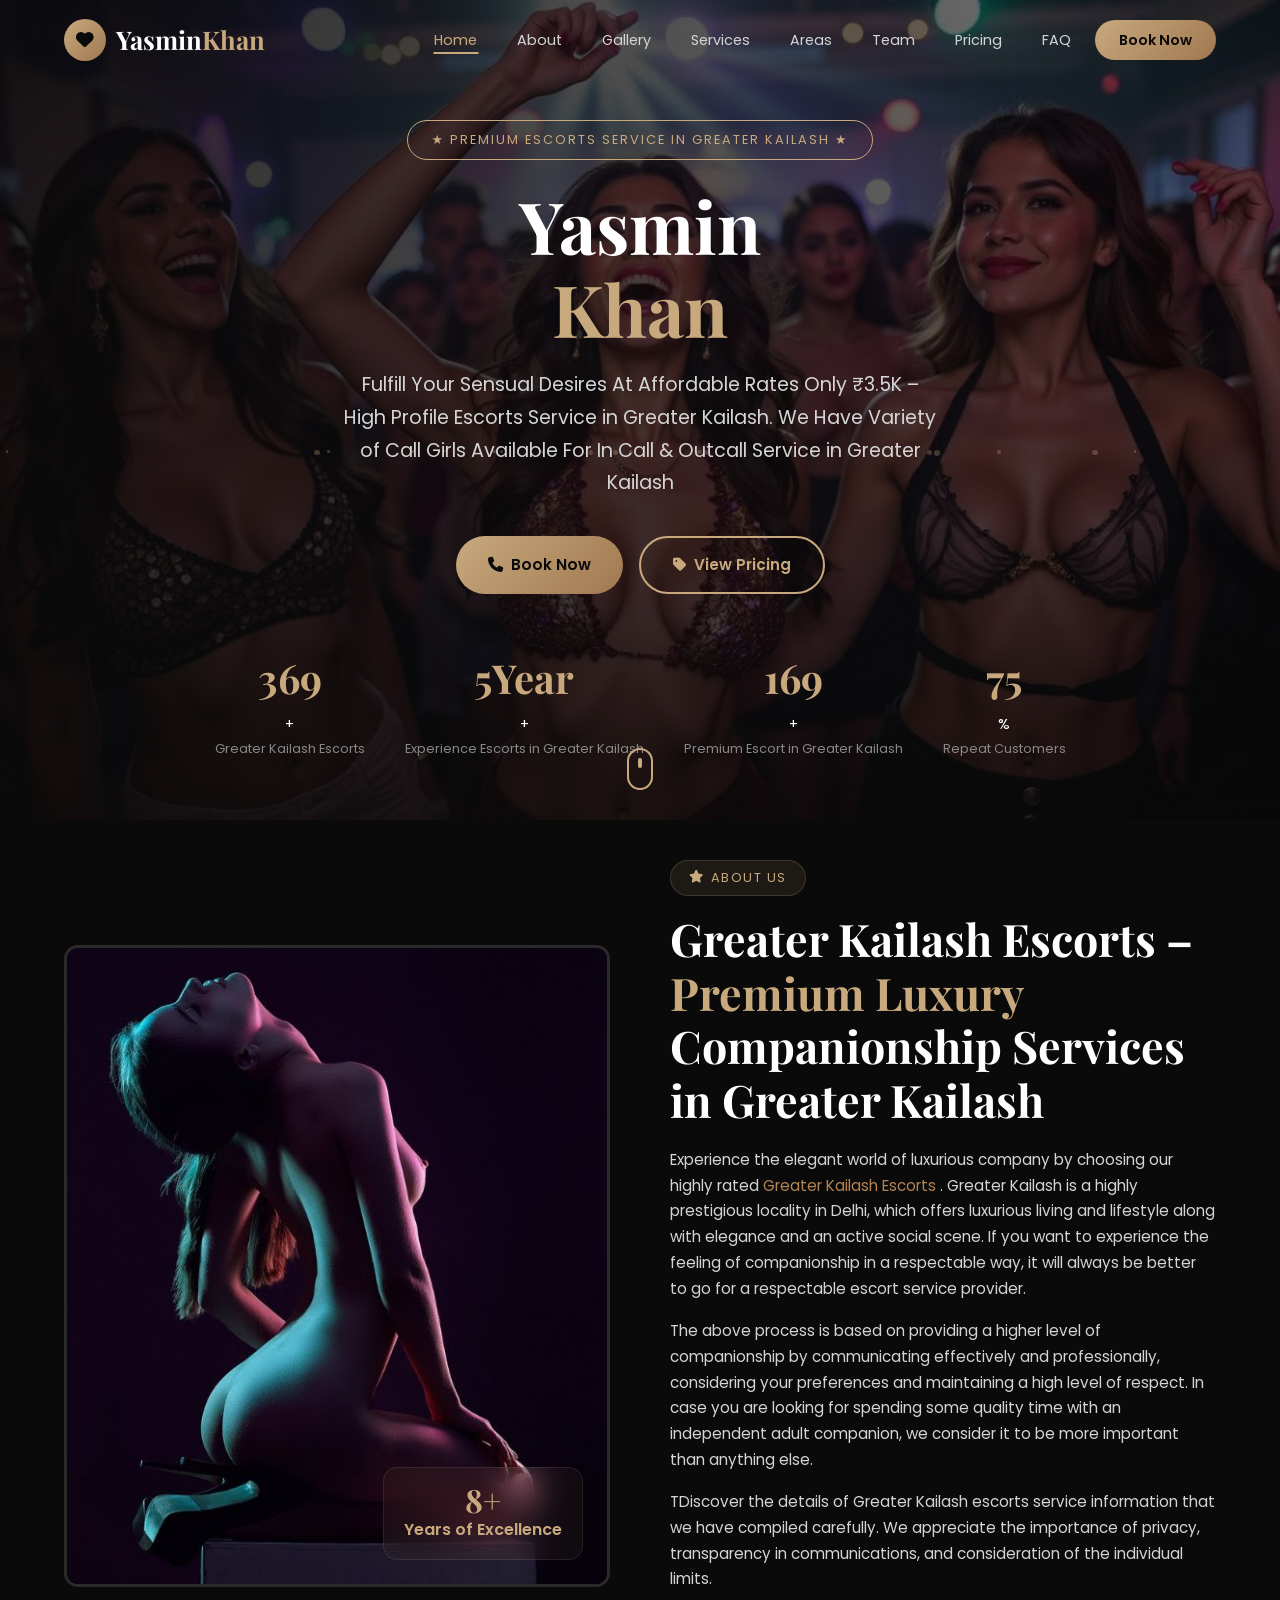
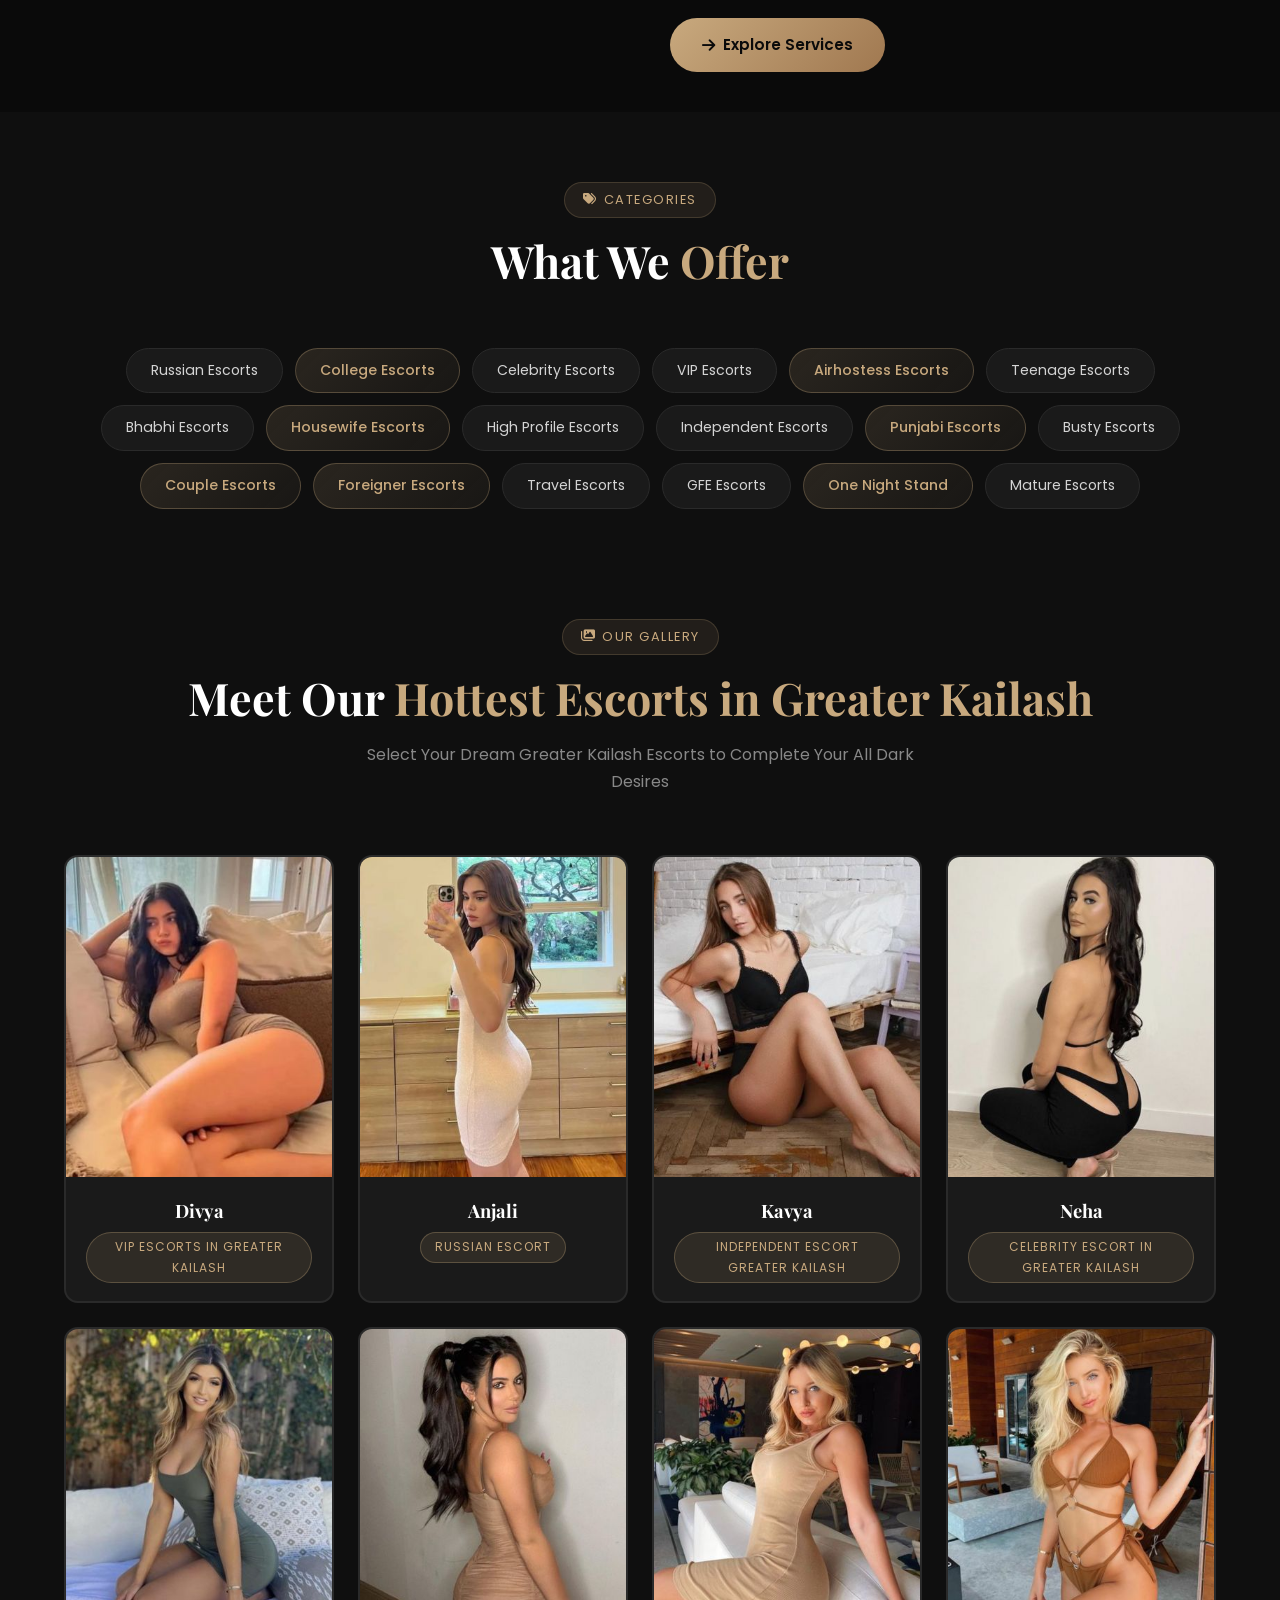
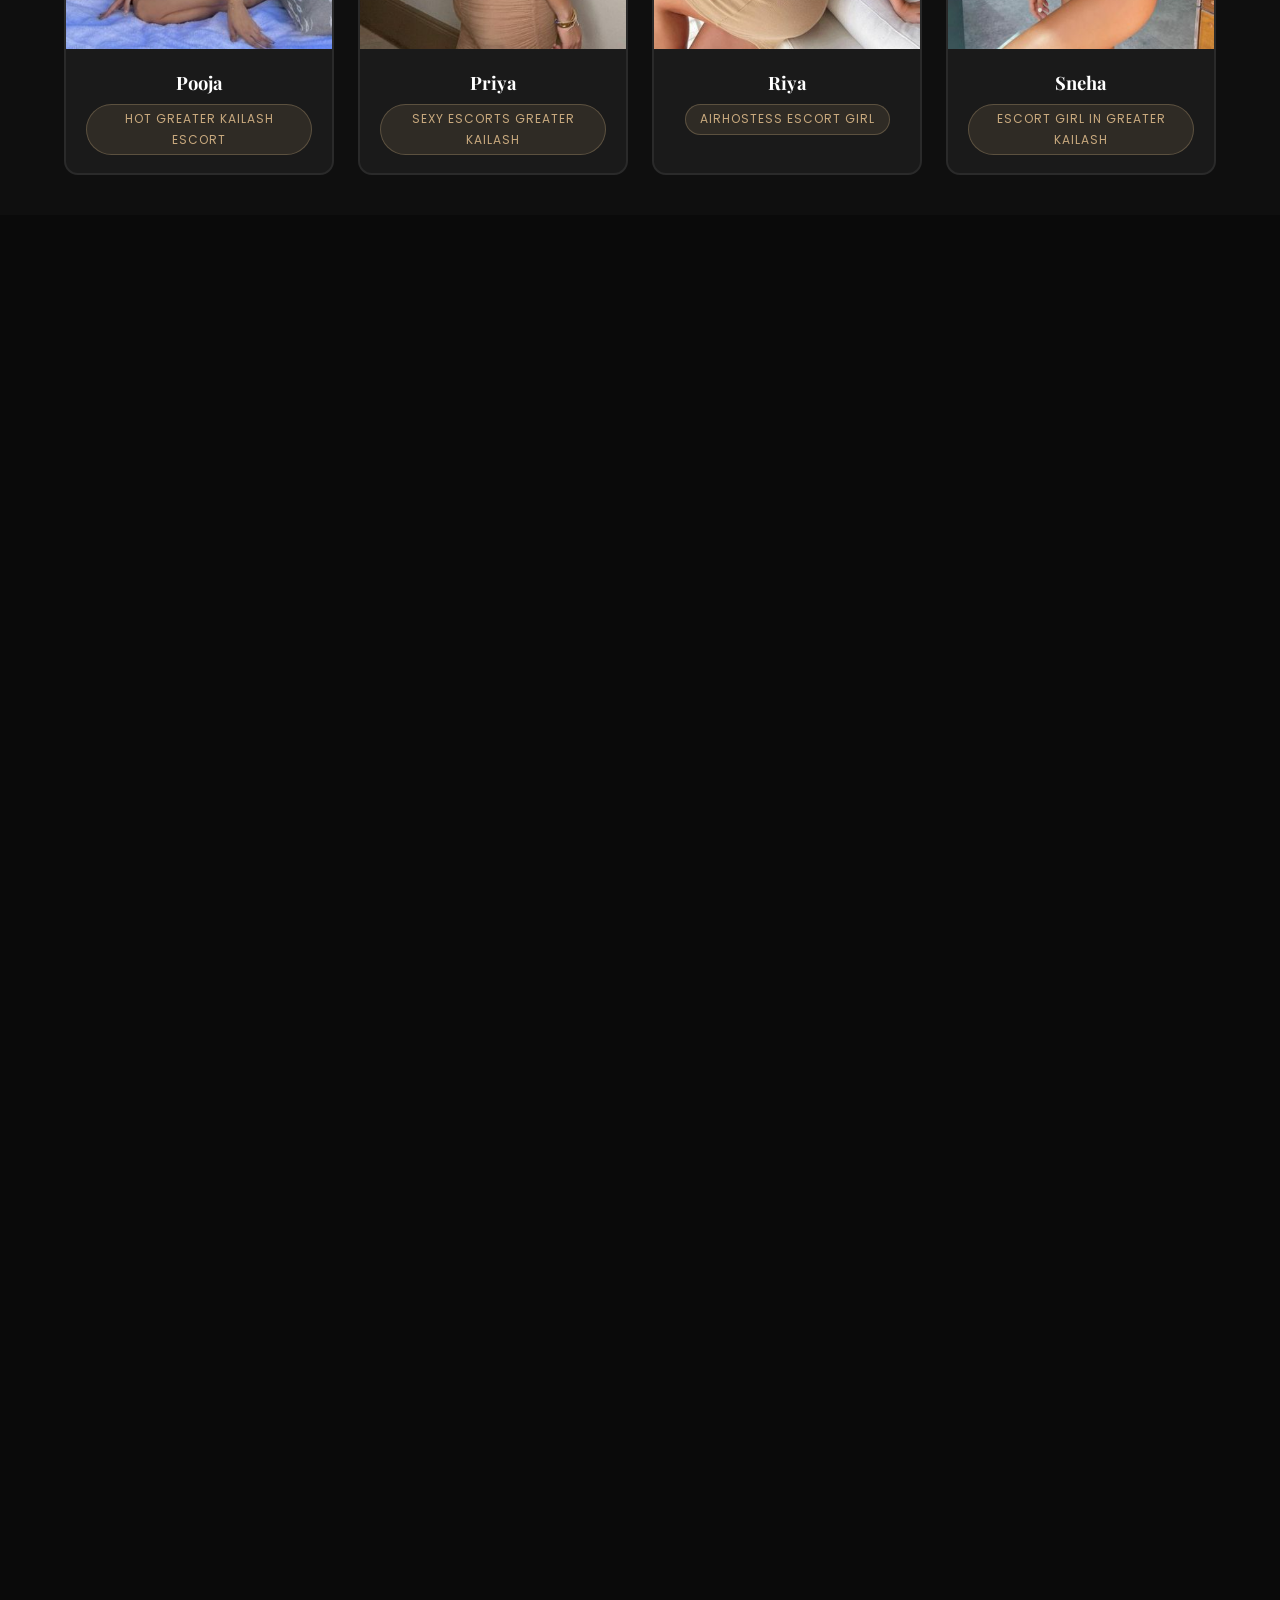
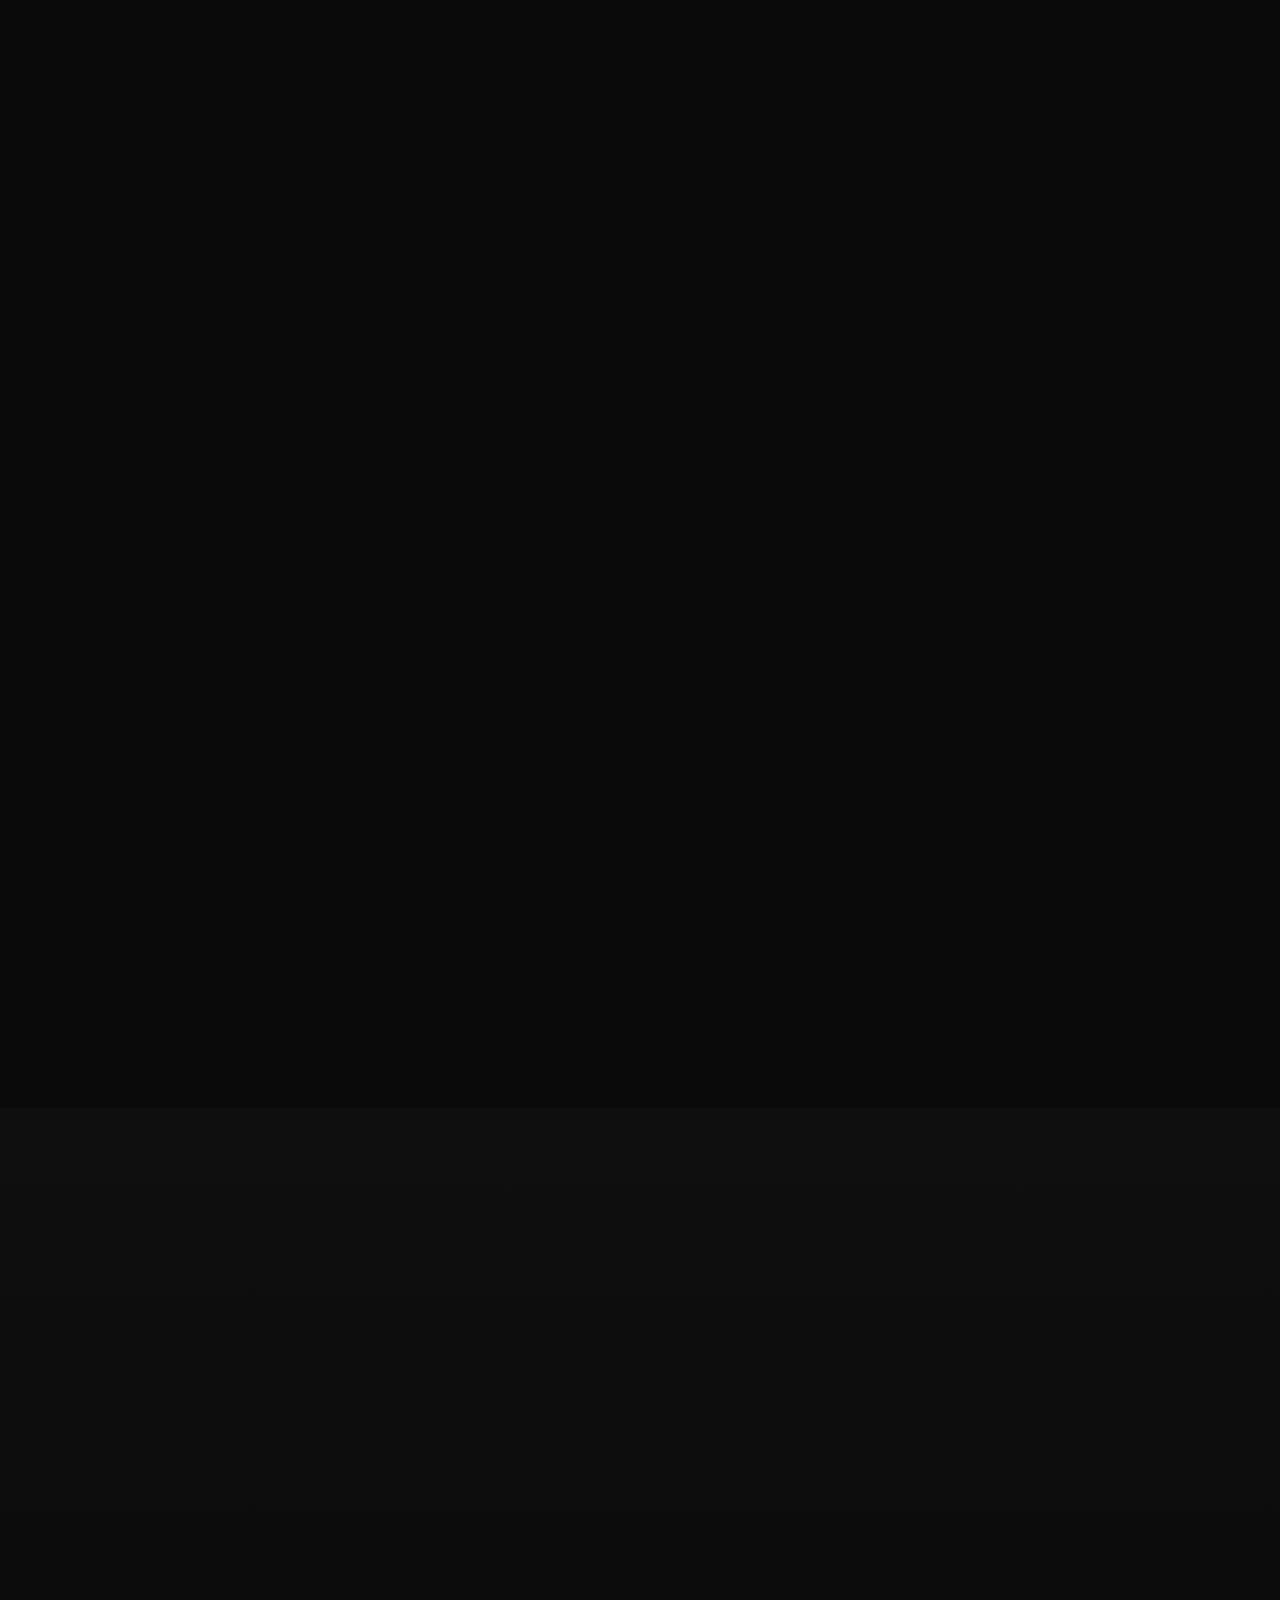
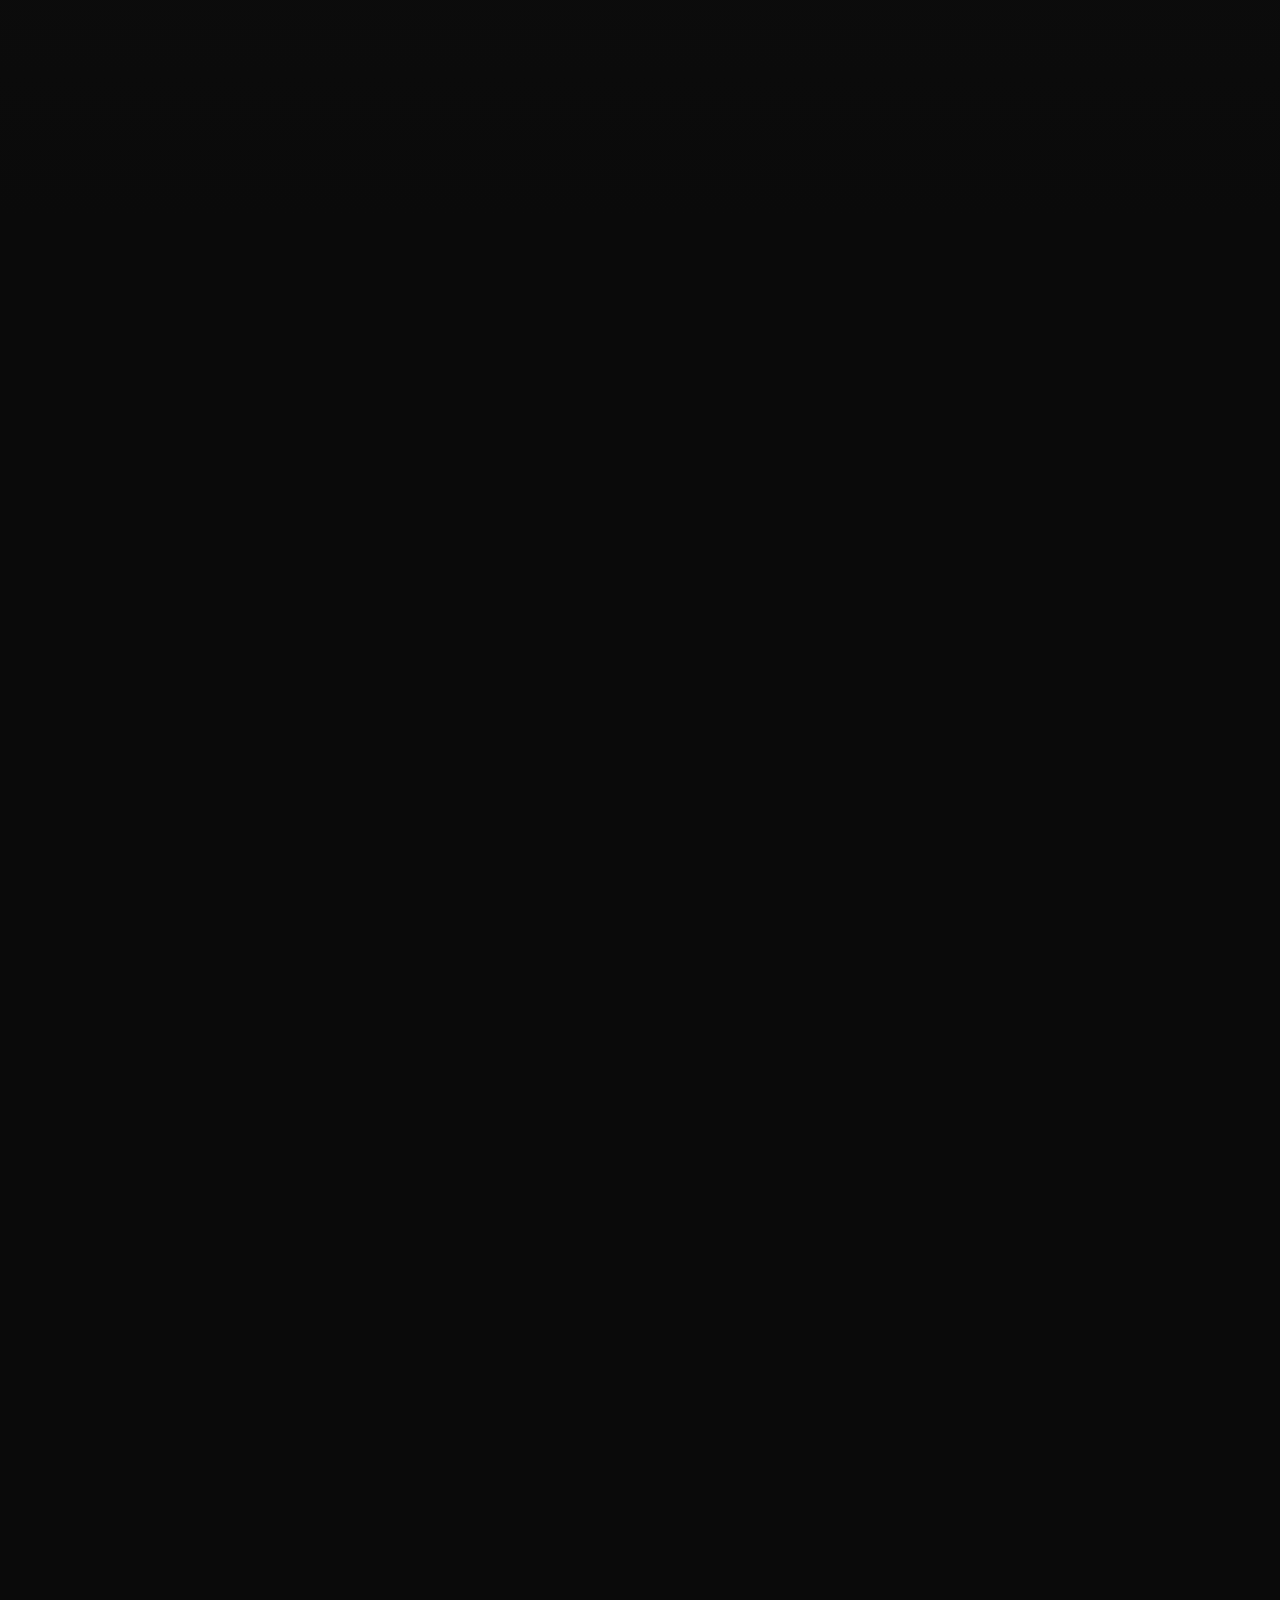
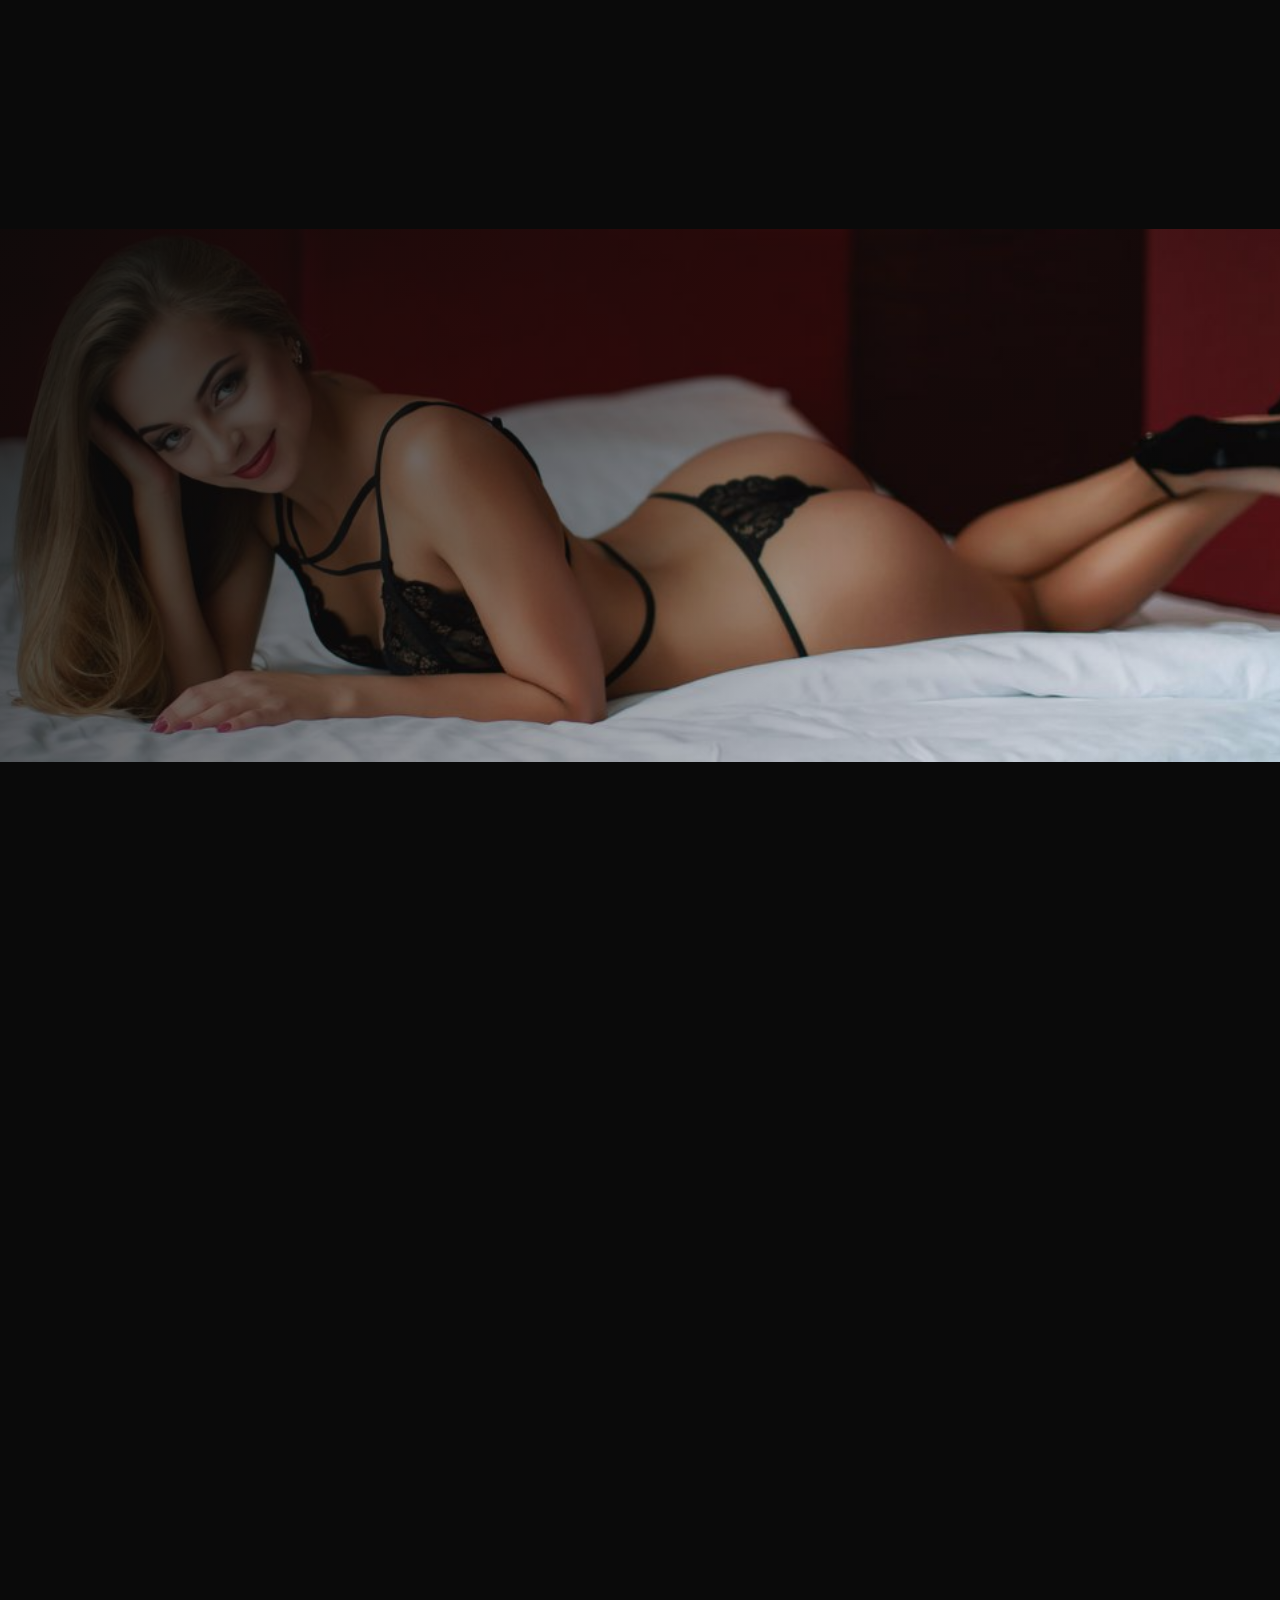
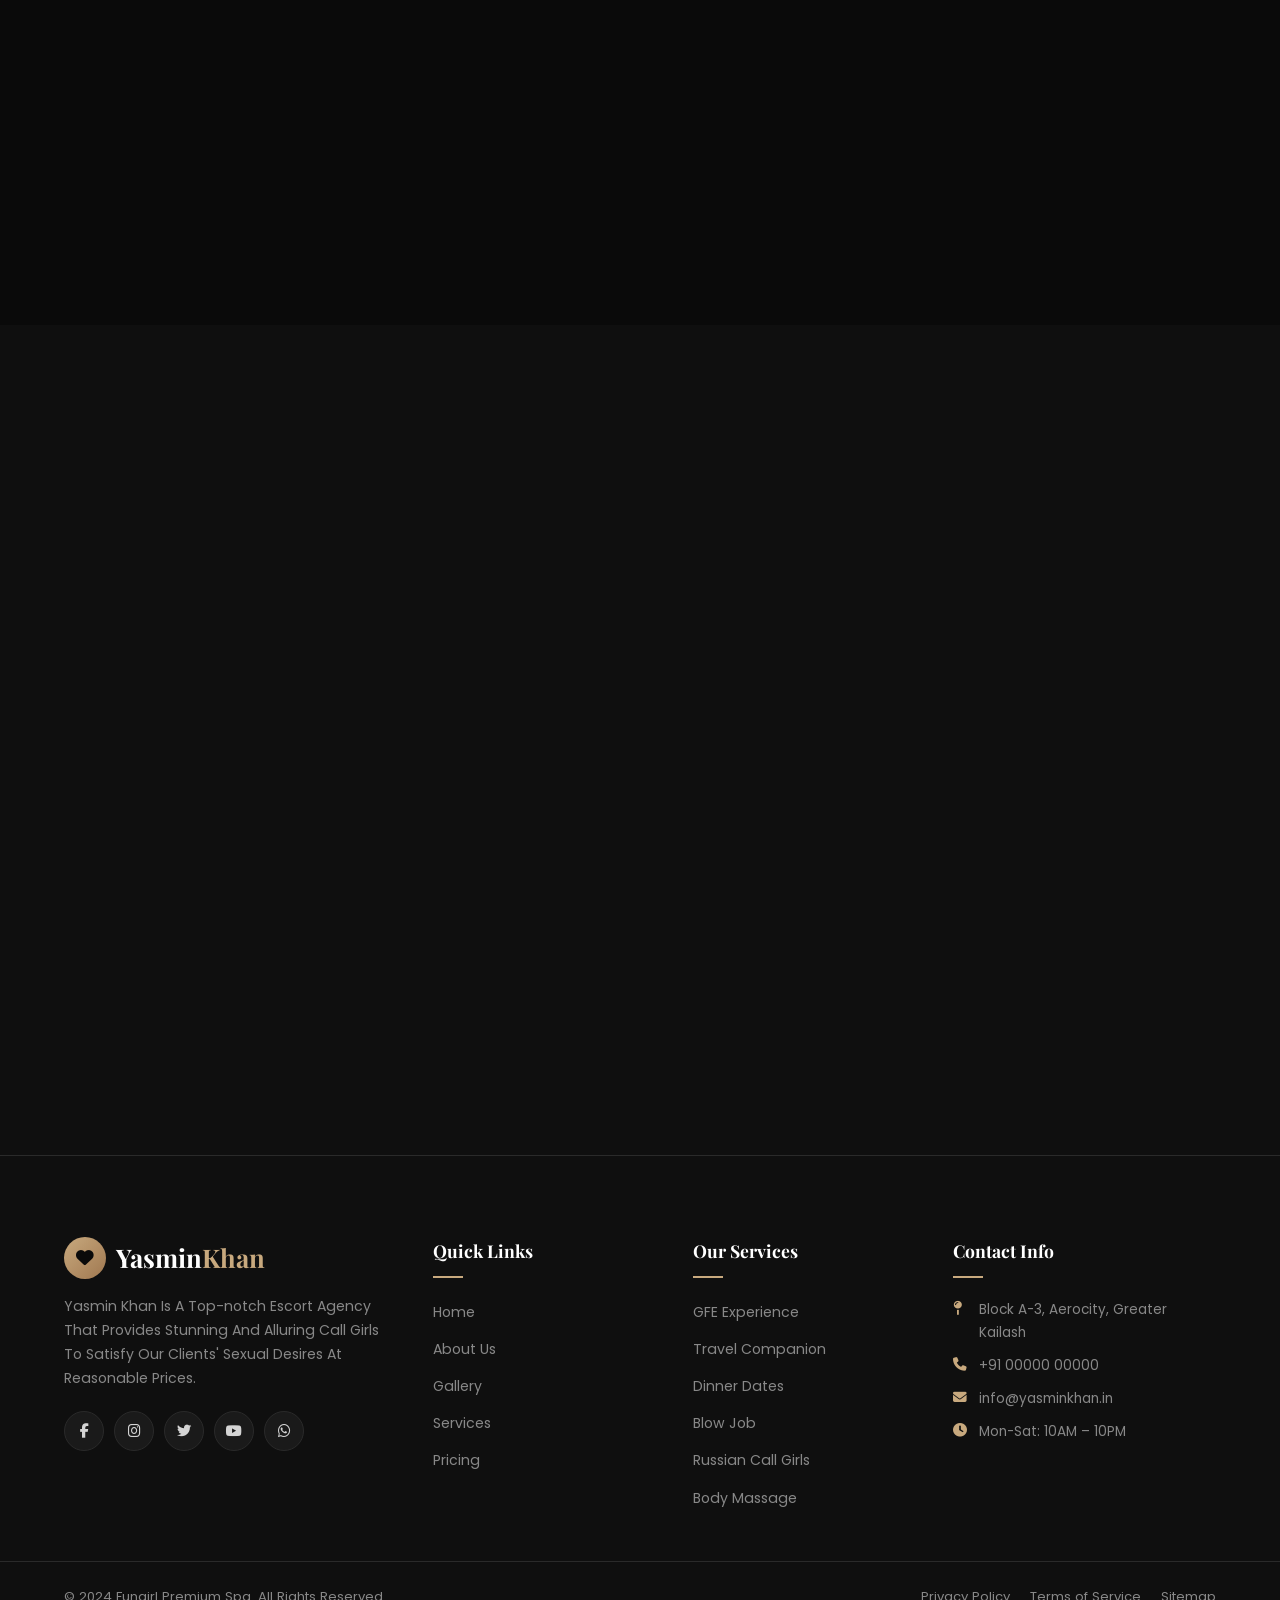
==== commit ba54ebc1: "Update greater-kailash-escorts.html" ====
--- a/greater-kailash-escorts.html
+++ b/greater-kailash-escorts.html
@@ -565,7 +565,7 @@
 
                 <p>Trust should be taken into account when looking for professional companions. For a good experience,
                     one needs to have clear communication, realistic expectations, and respect for personal boundaries.
-                    It is the principle that we follow in providing <a href="https://yasmindelhi.github.io/greater-kailash-escorts.html"> Escort Service in Greater Kailash </a> for adult clients
+                    It is the principle that we follow in providing <a href="https://www.erosescorts.in/greater-kailash-escorts.html"> Escort Service in Greater Kailash </a> for adult clients
                     to make informed choices without being put under unnecessary pressure.
 
                     When choosing an escort in Greater Kailash, it is necessary to learn about their policy, booking
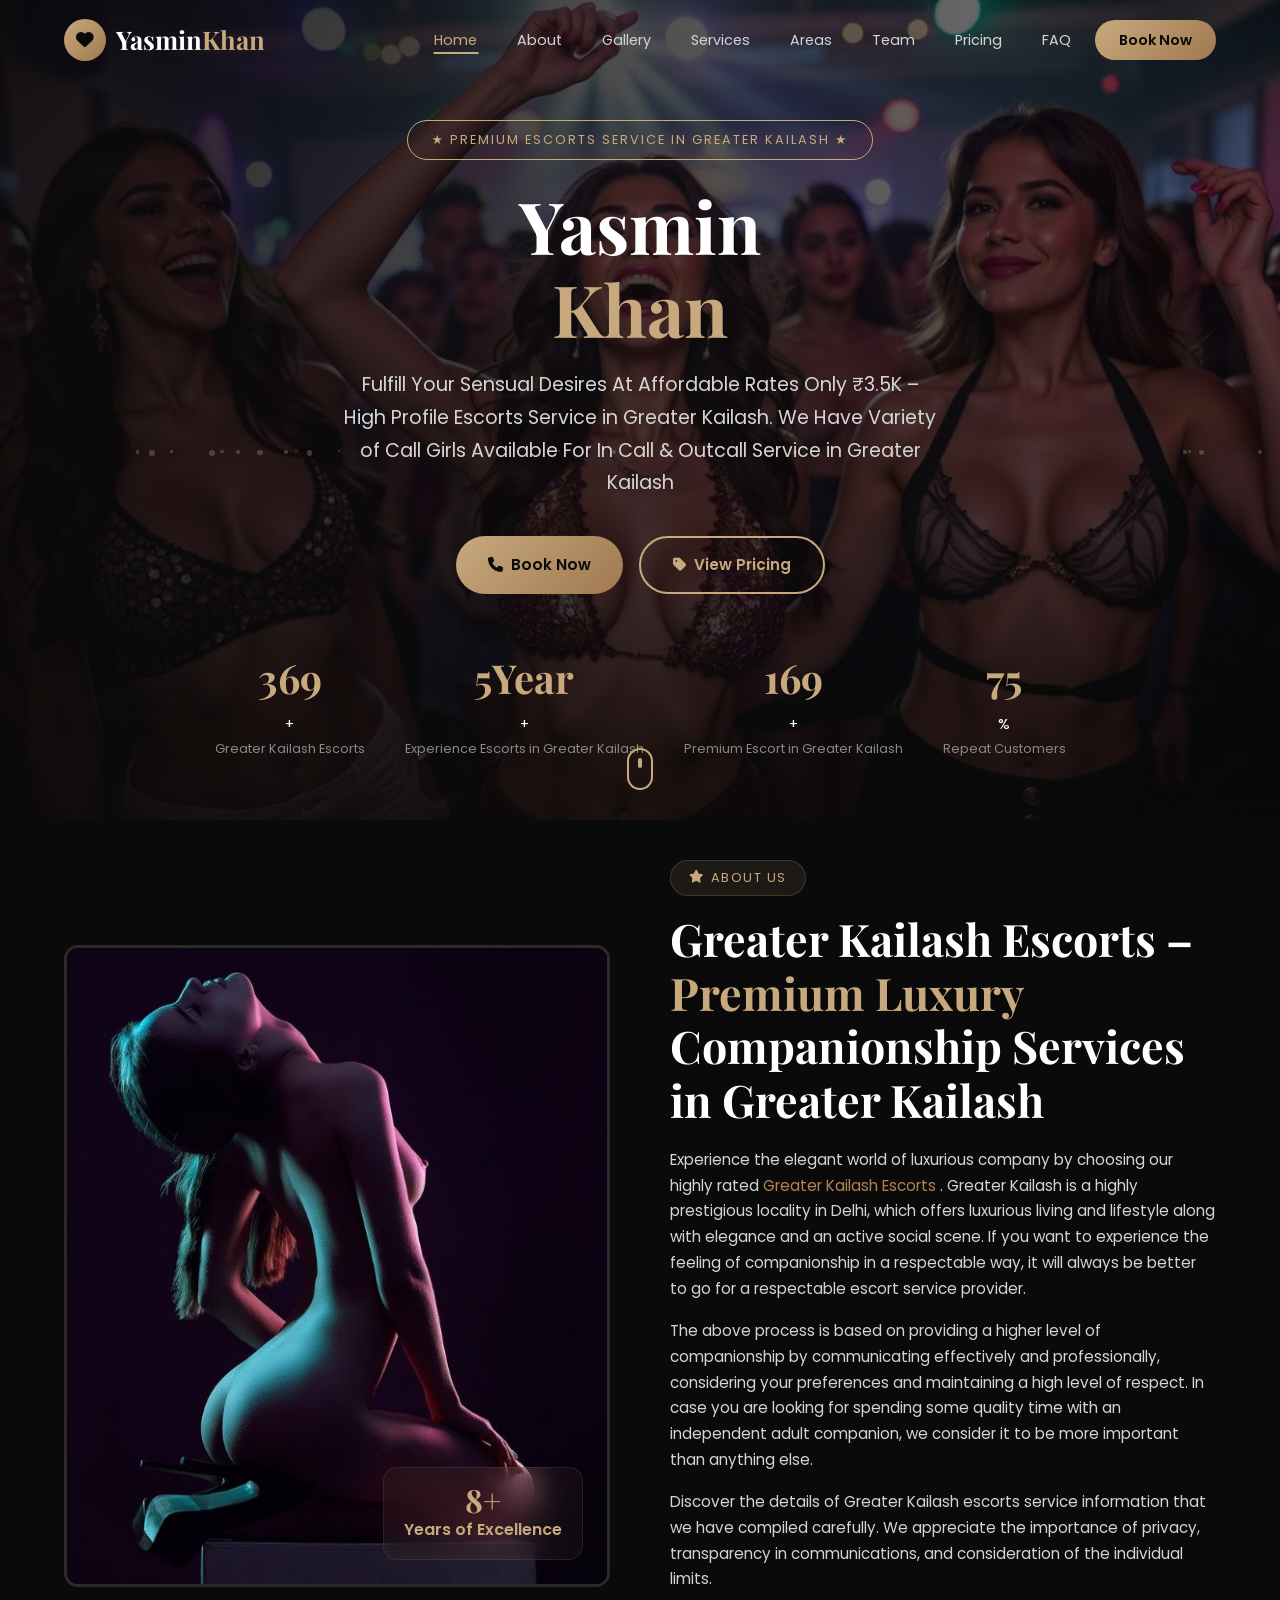
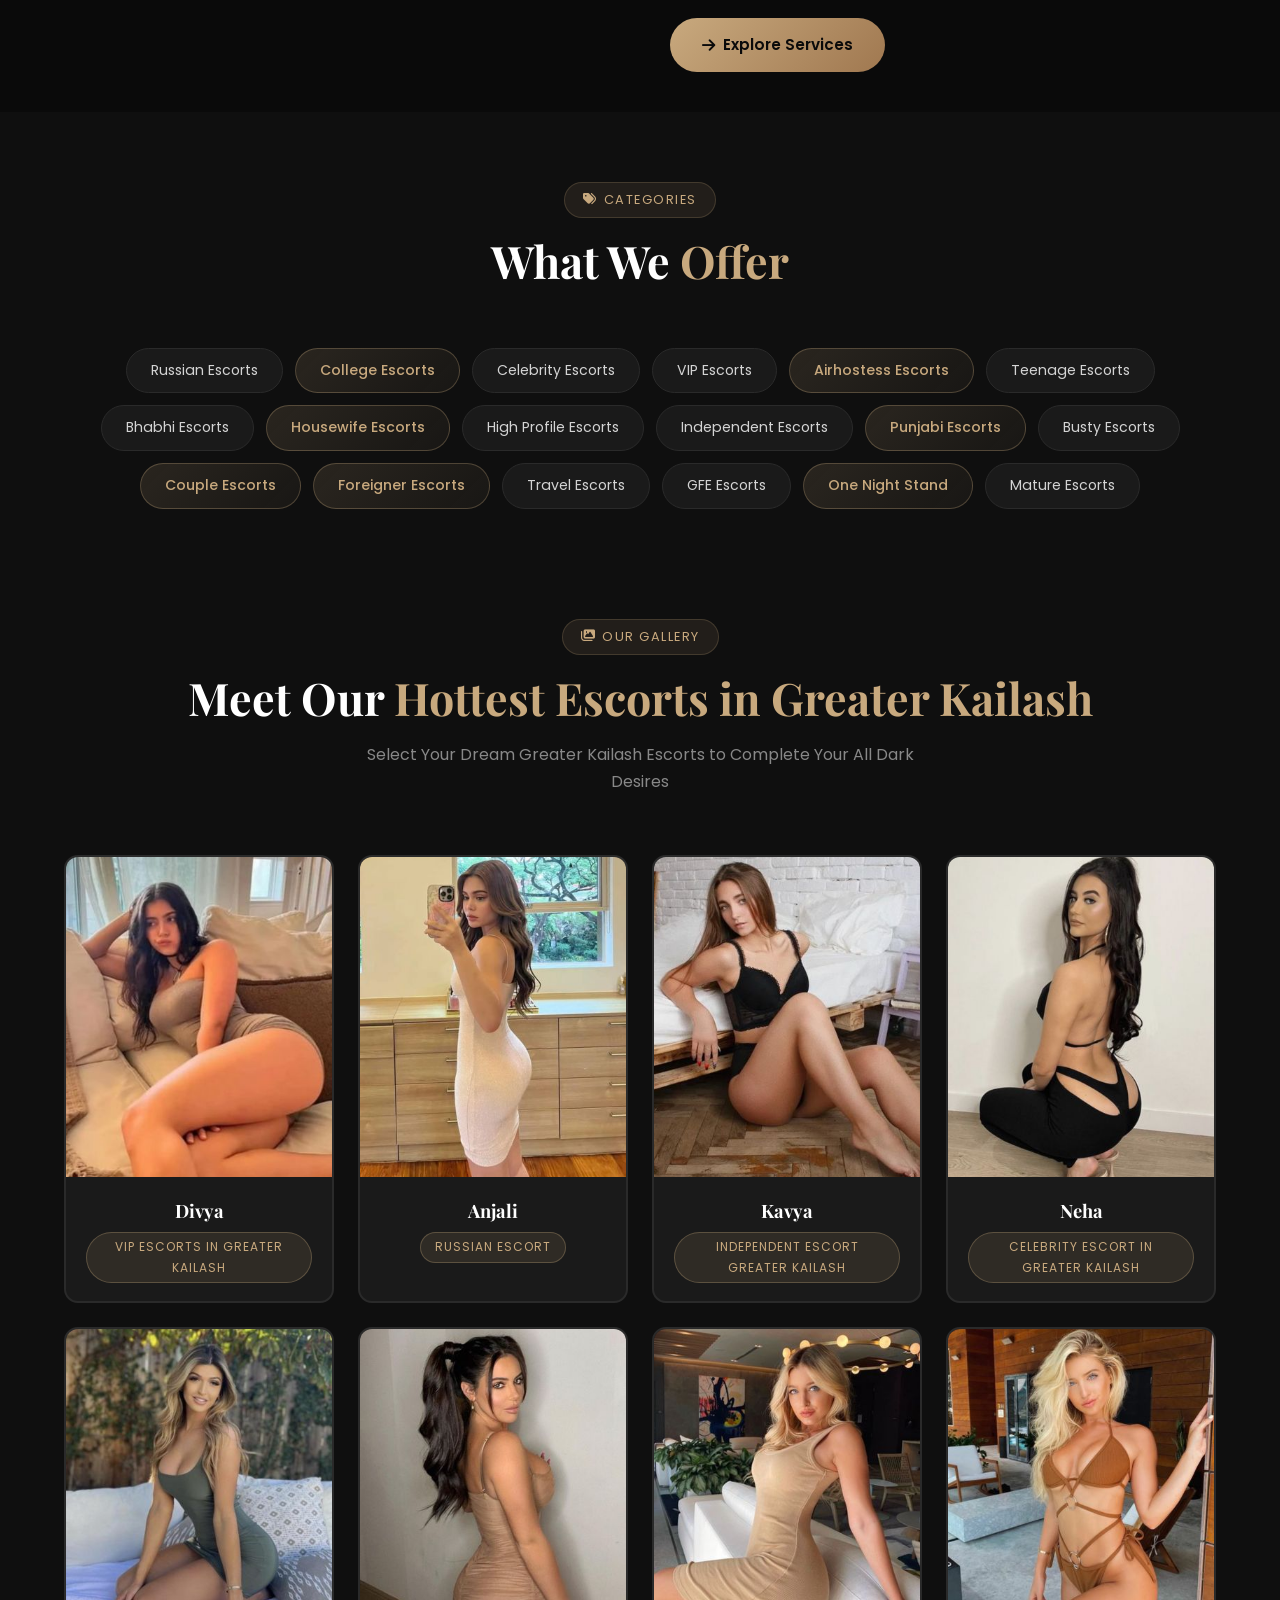
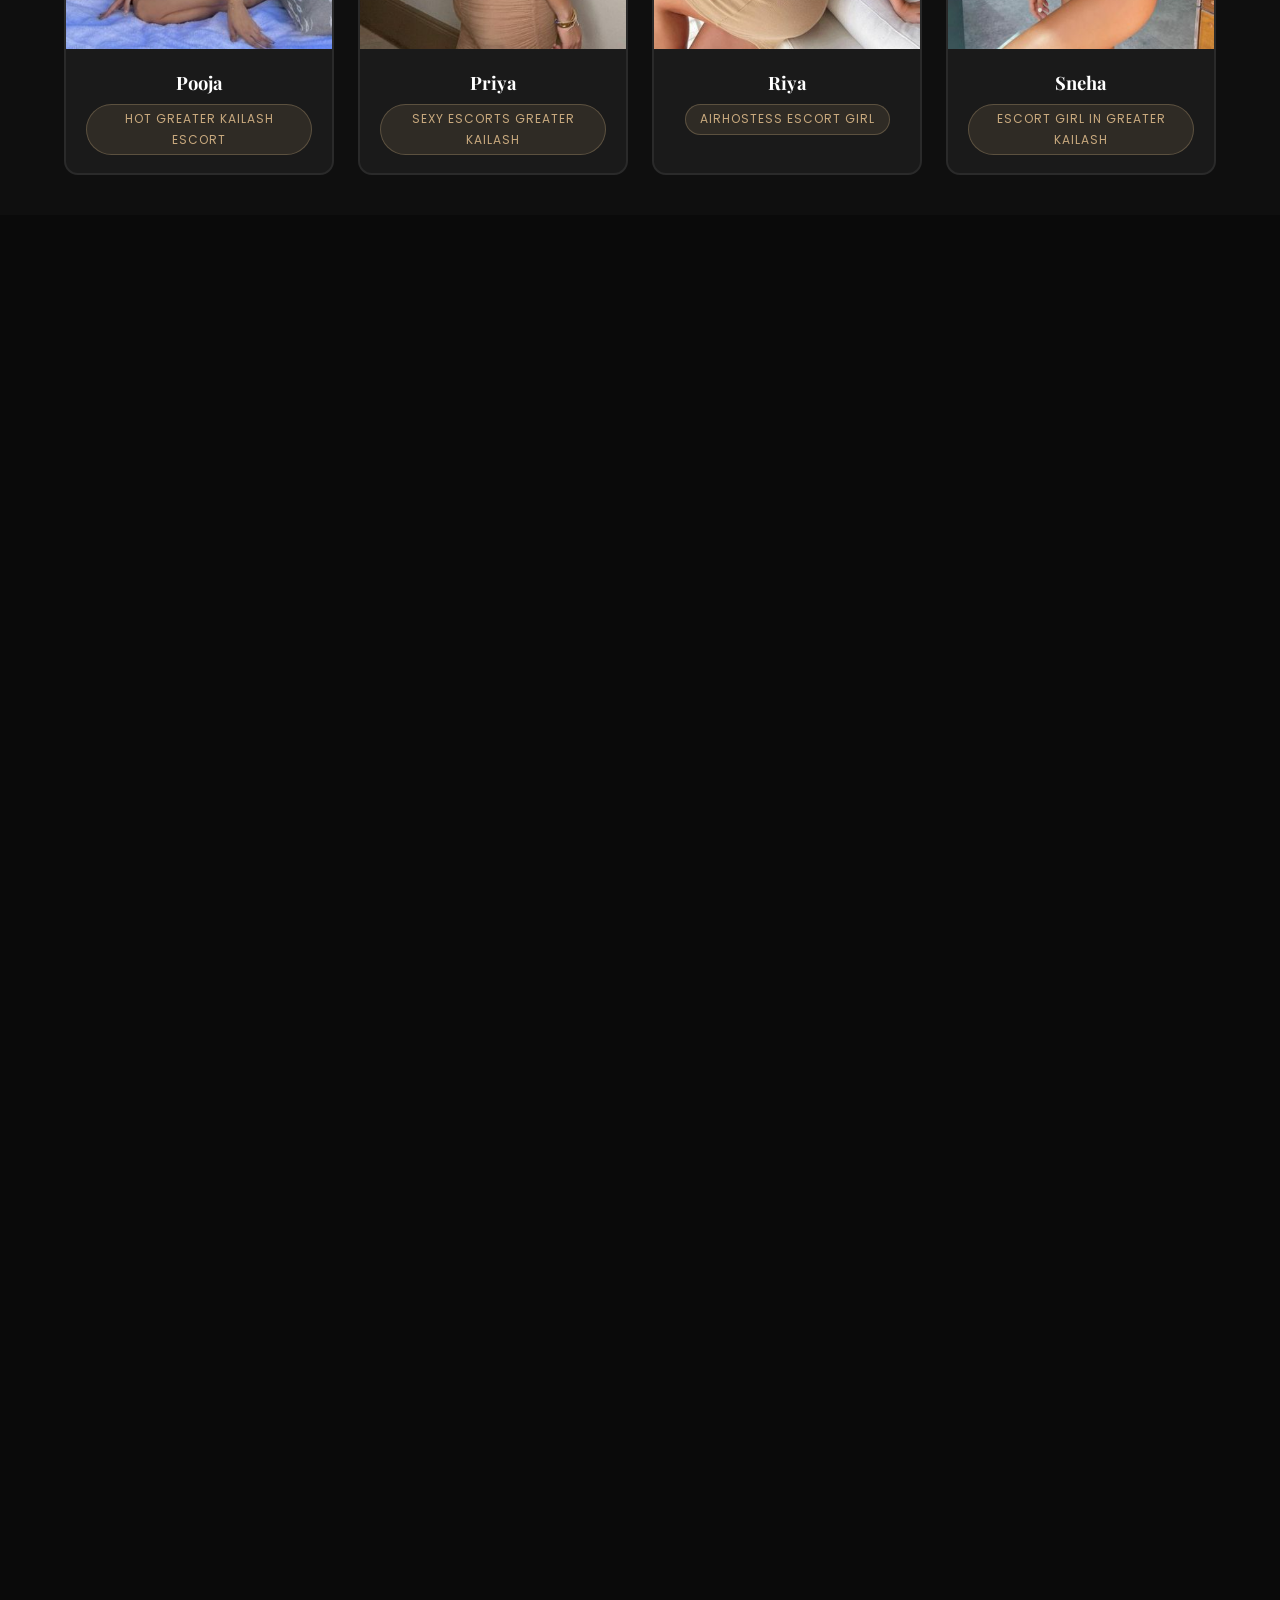
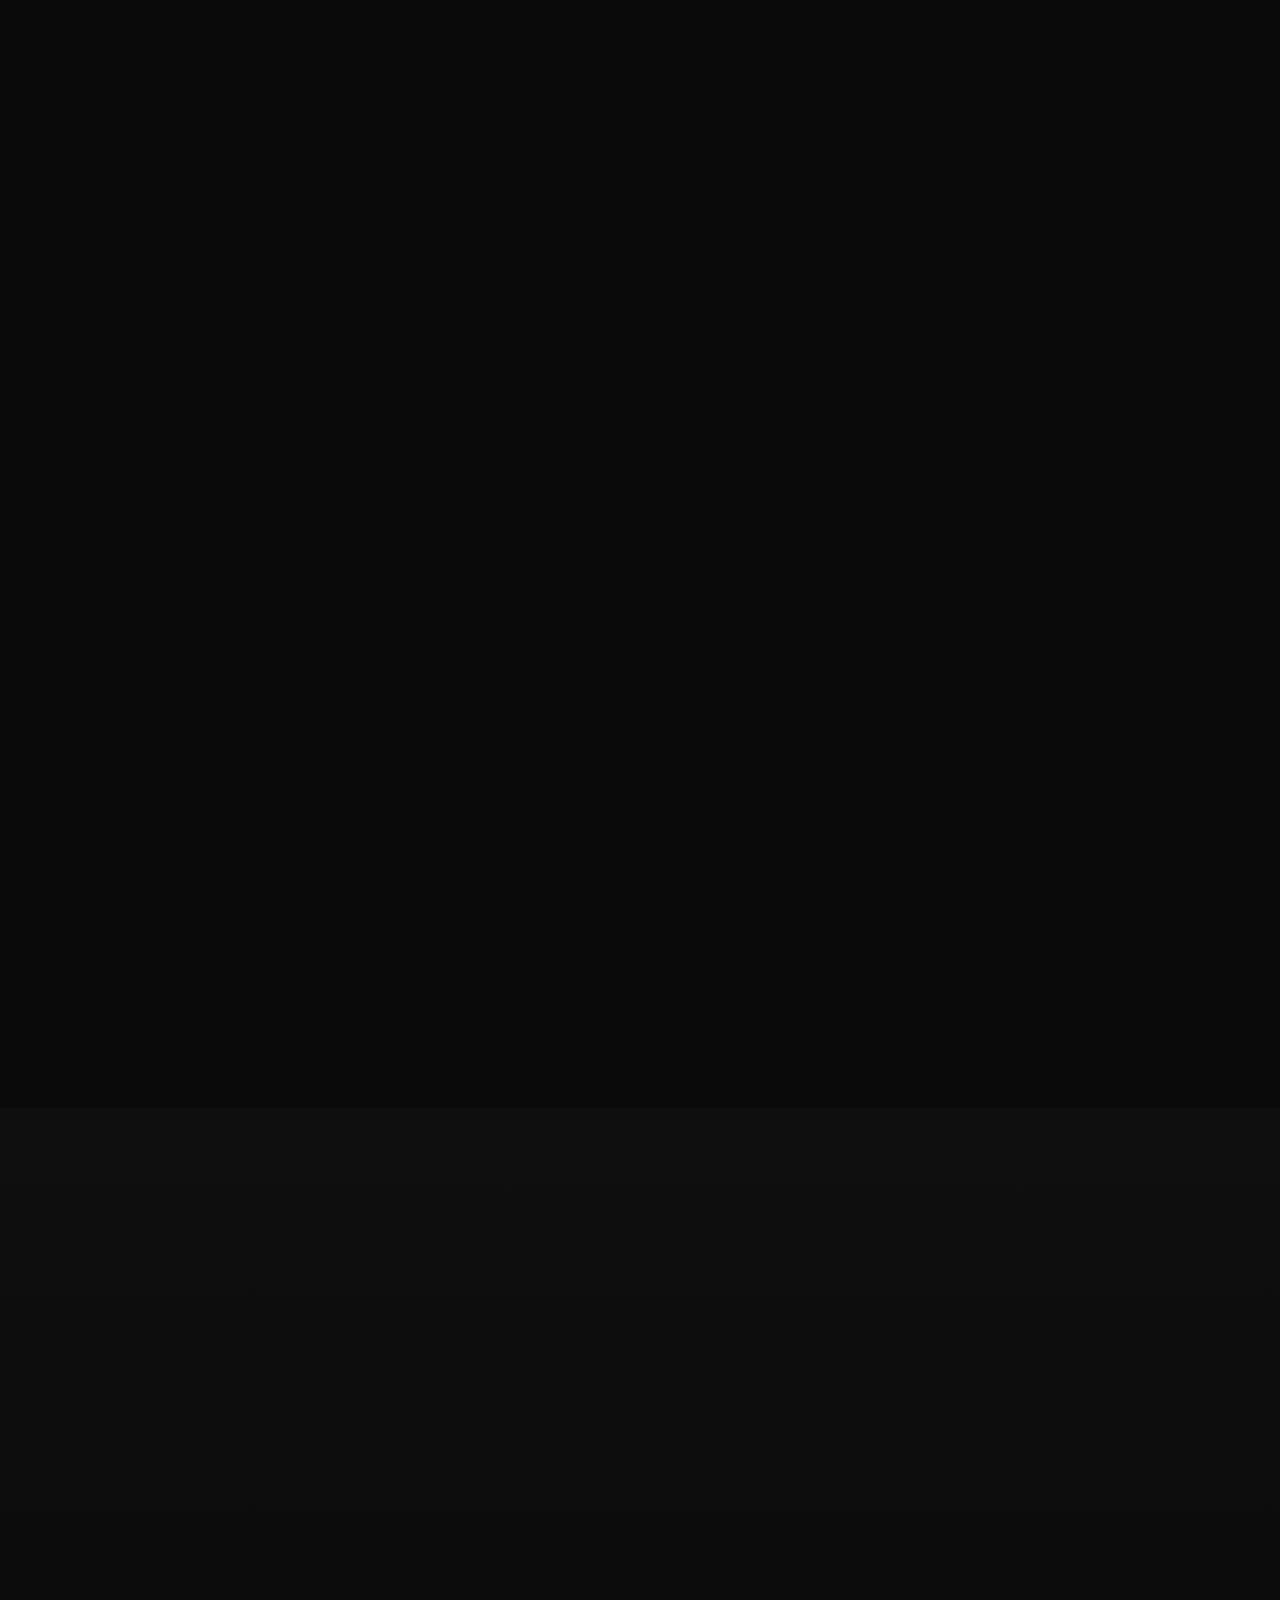
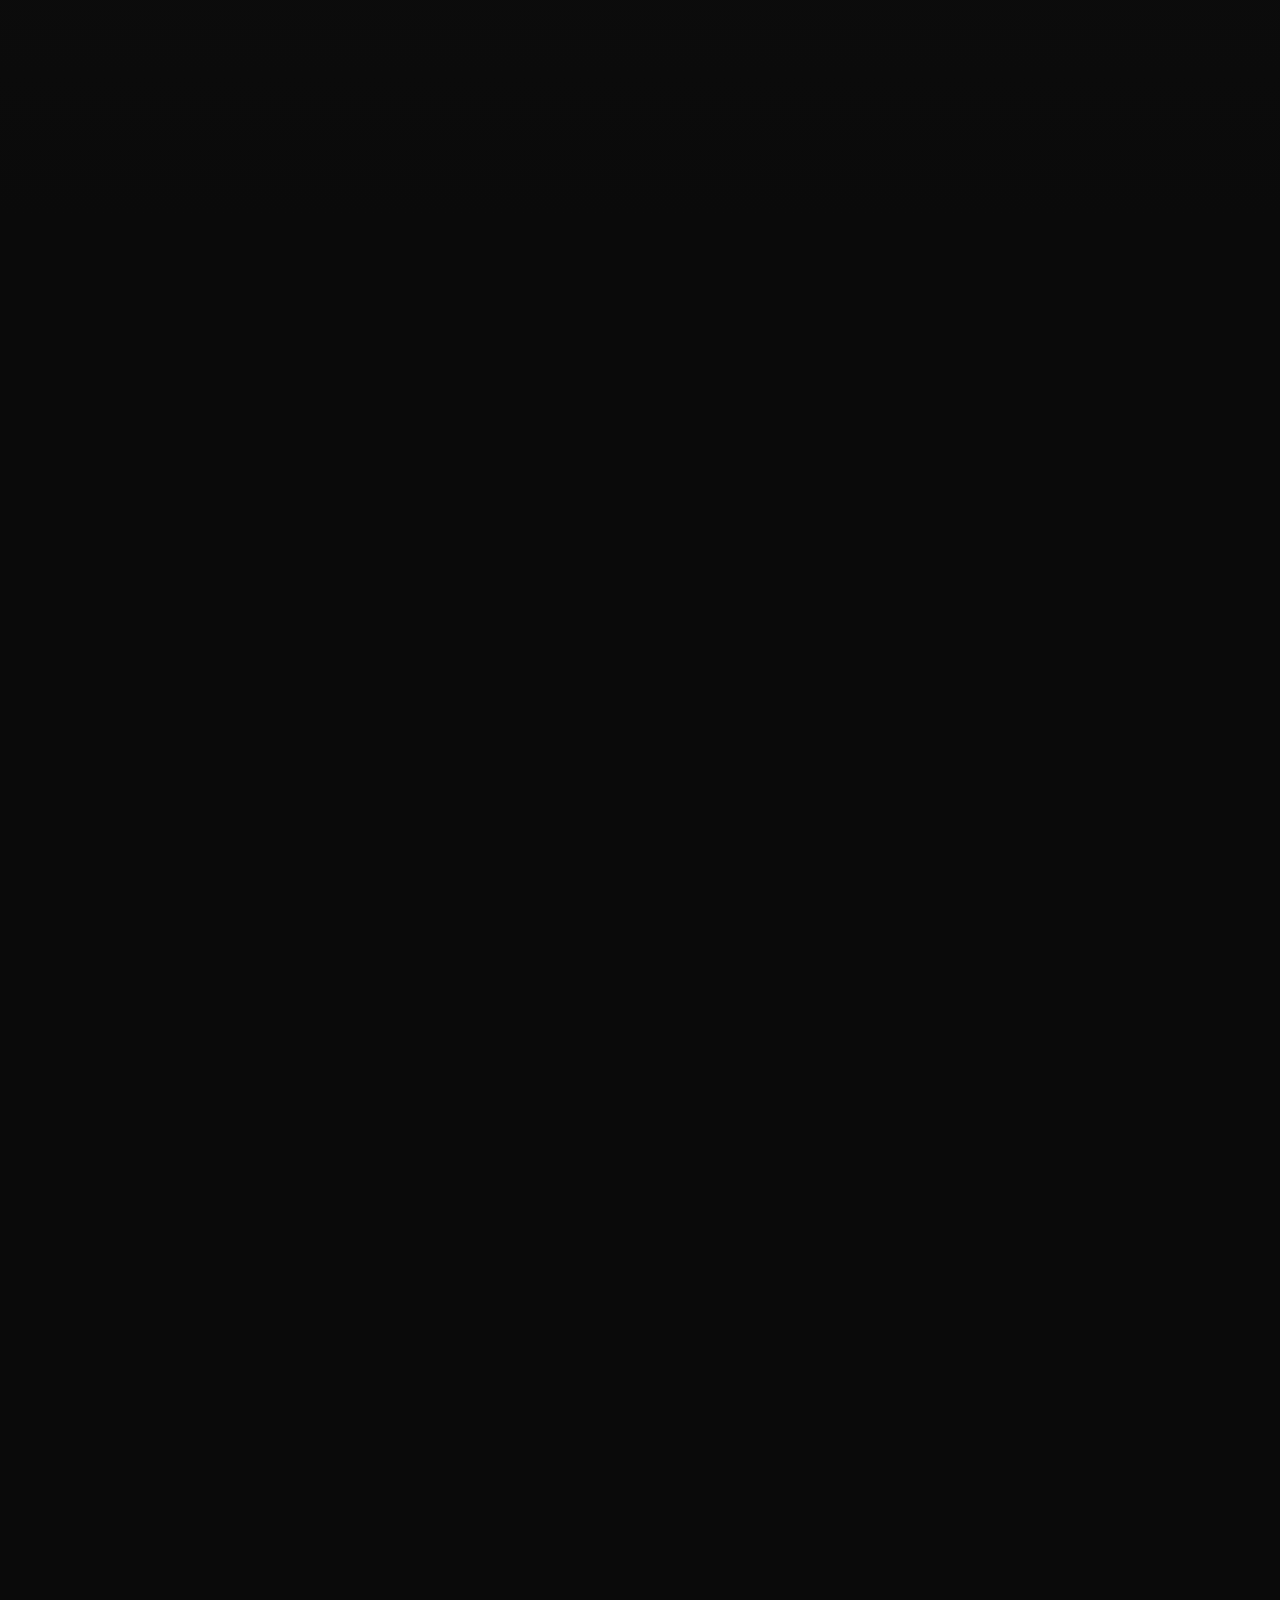
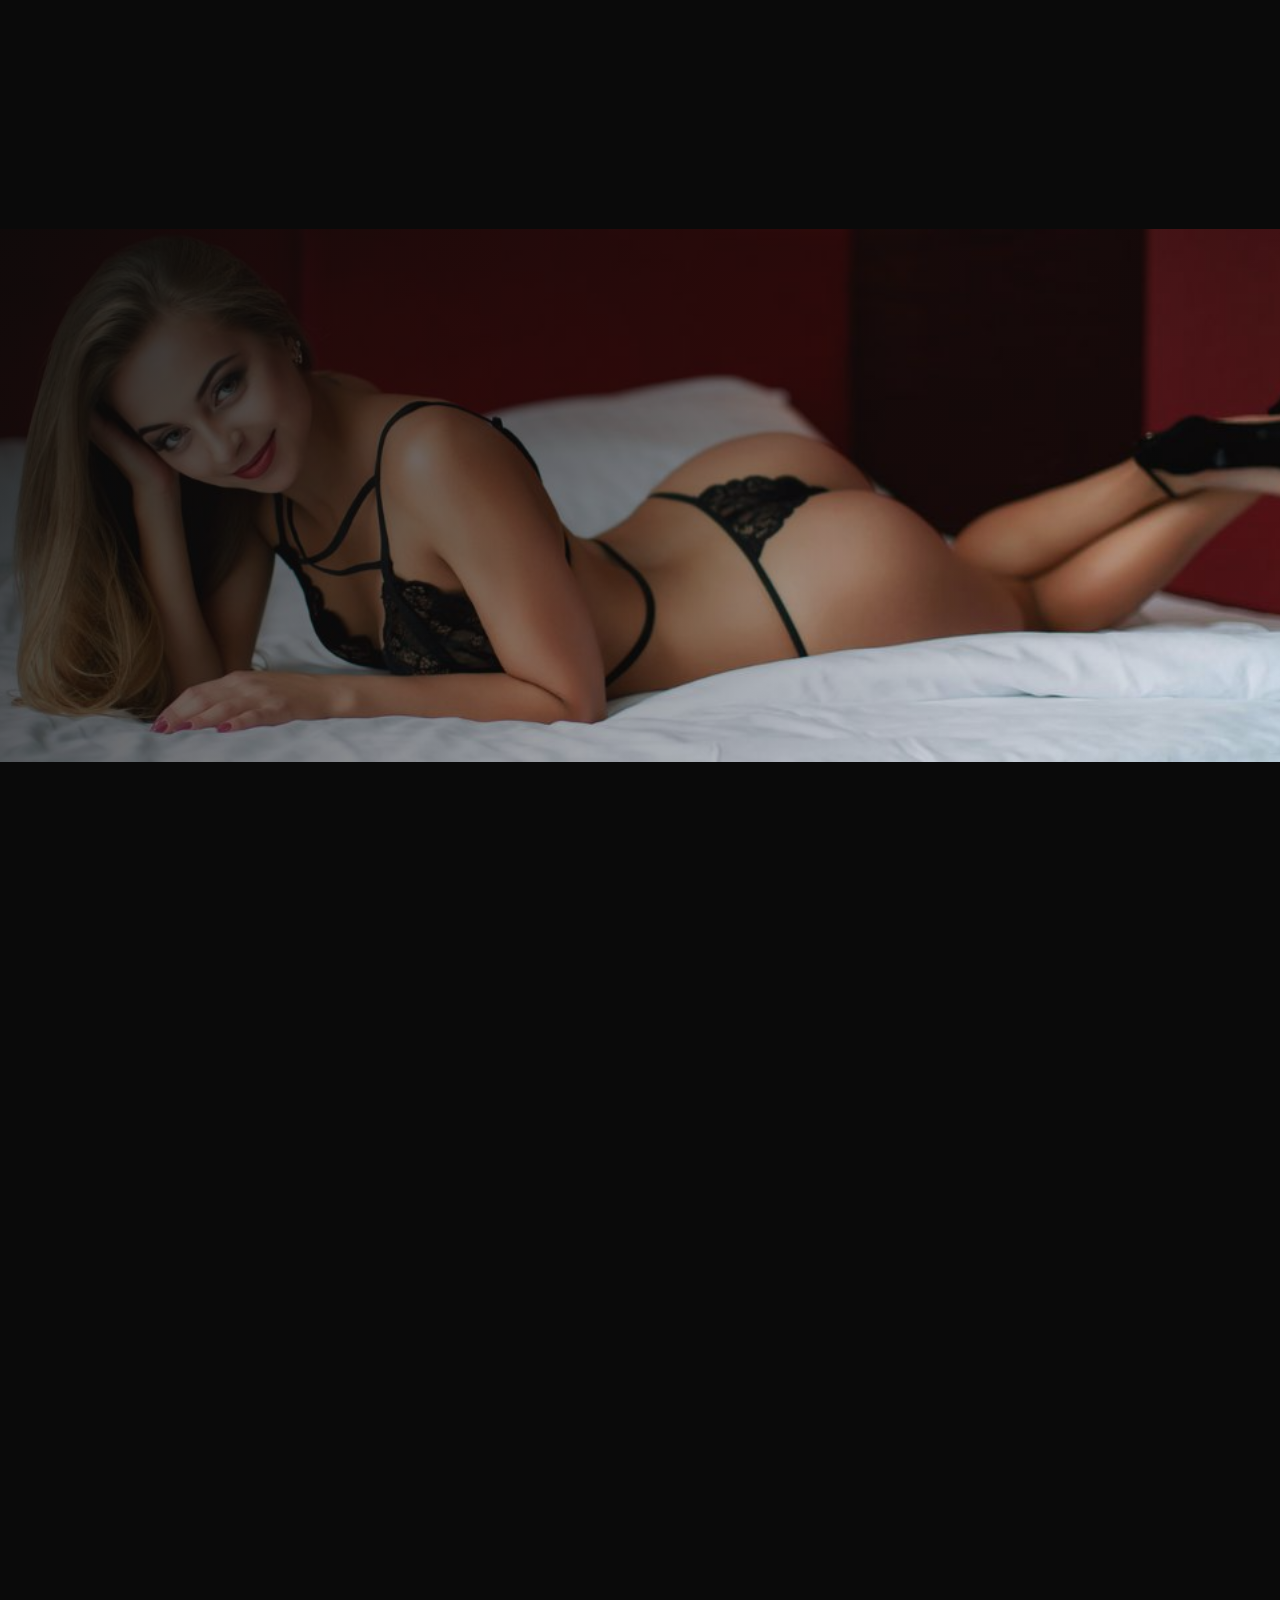
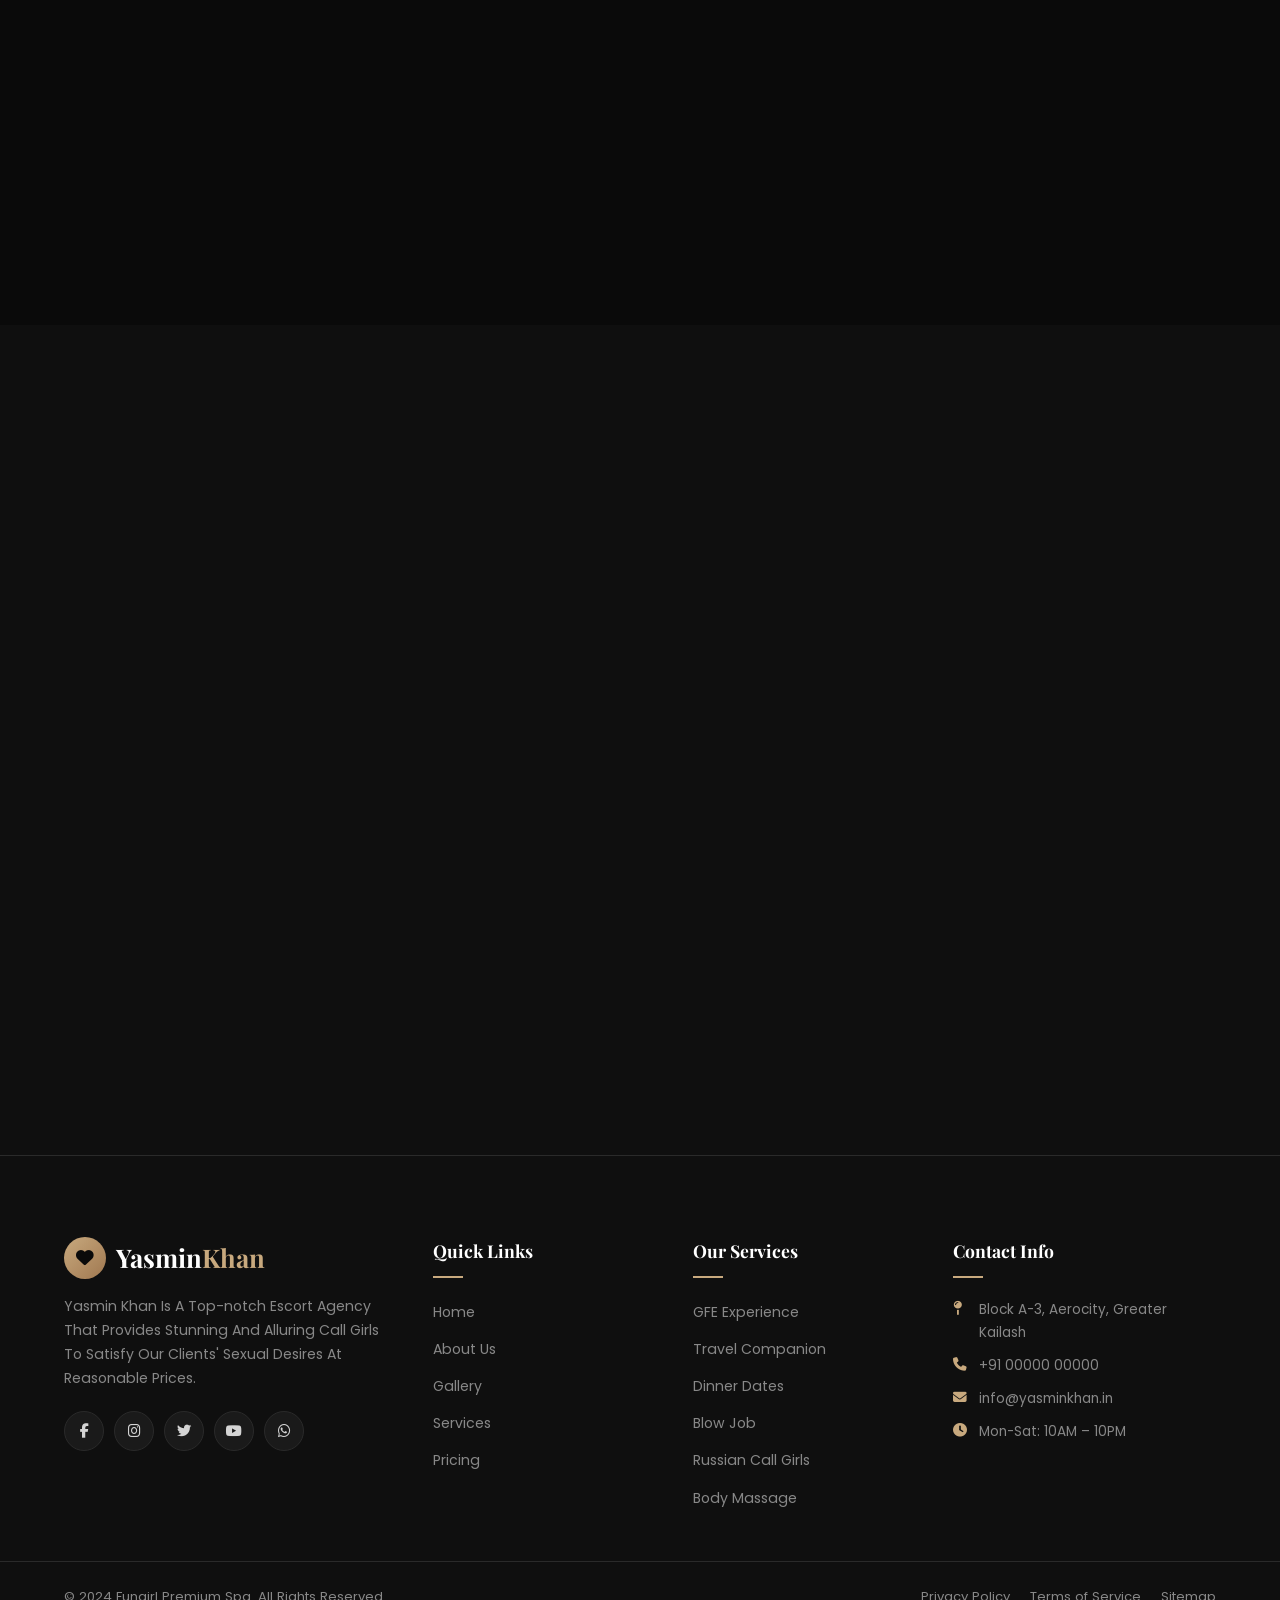
==== commit 8ebebf6a: "Update greater-kailash-escorts.html" ====
--- a/greater-kailash-escorts.html
+++ b/greater-kailash-escorts.html
@@ -402,7 +402,7 @@
                         respect. In case you are looking for spending some quality time with an independent adult
                         companion, we consider it to be more important than anything else.</p>
 
-                    <p>TDiscover the details of Greater Kailash escorts service information that we have compiled
+                    <p>Discover the details of Greater Kailash escorts service information that we have compiled
                         carefully. We appreciate the importance of privacy, transparency in communications, and
                         consideration of the individual limits.</p>
 
